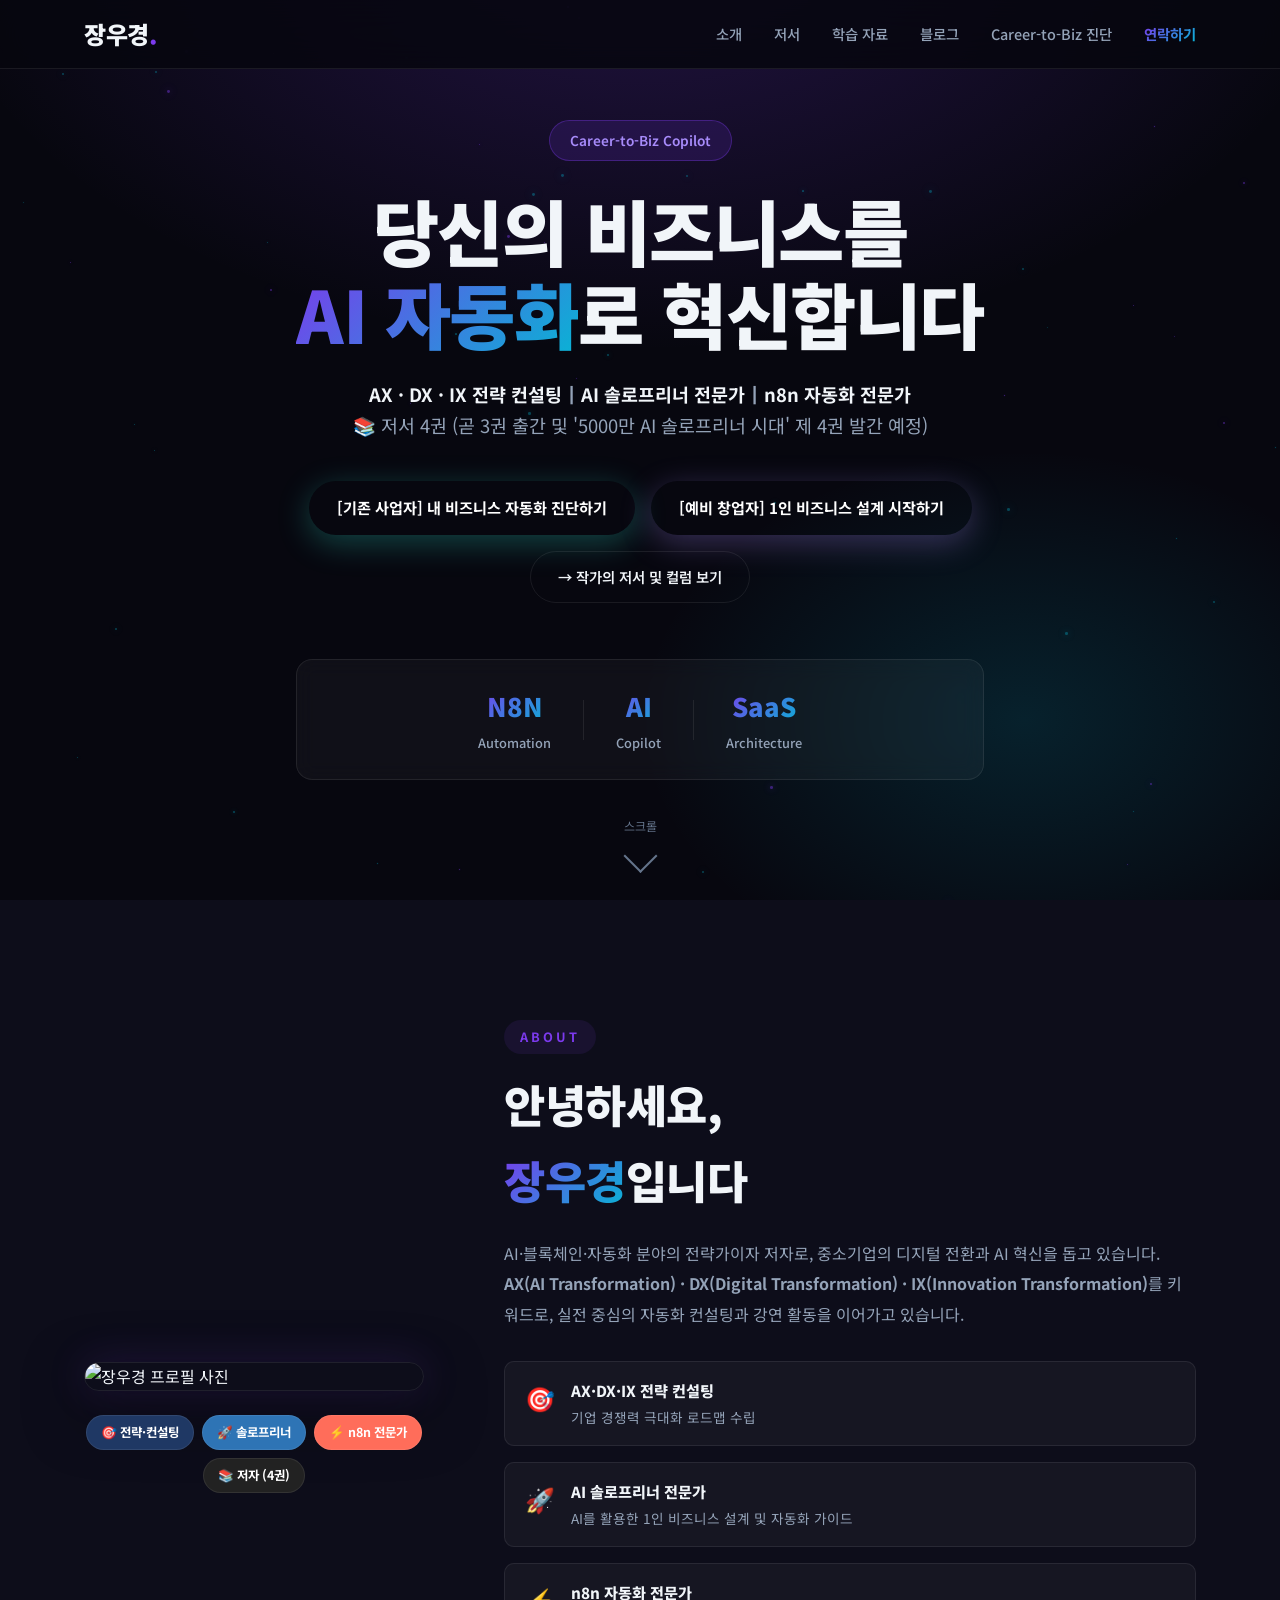
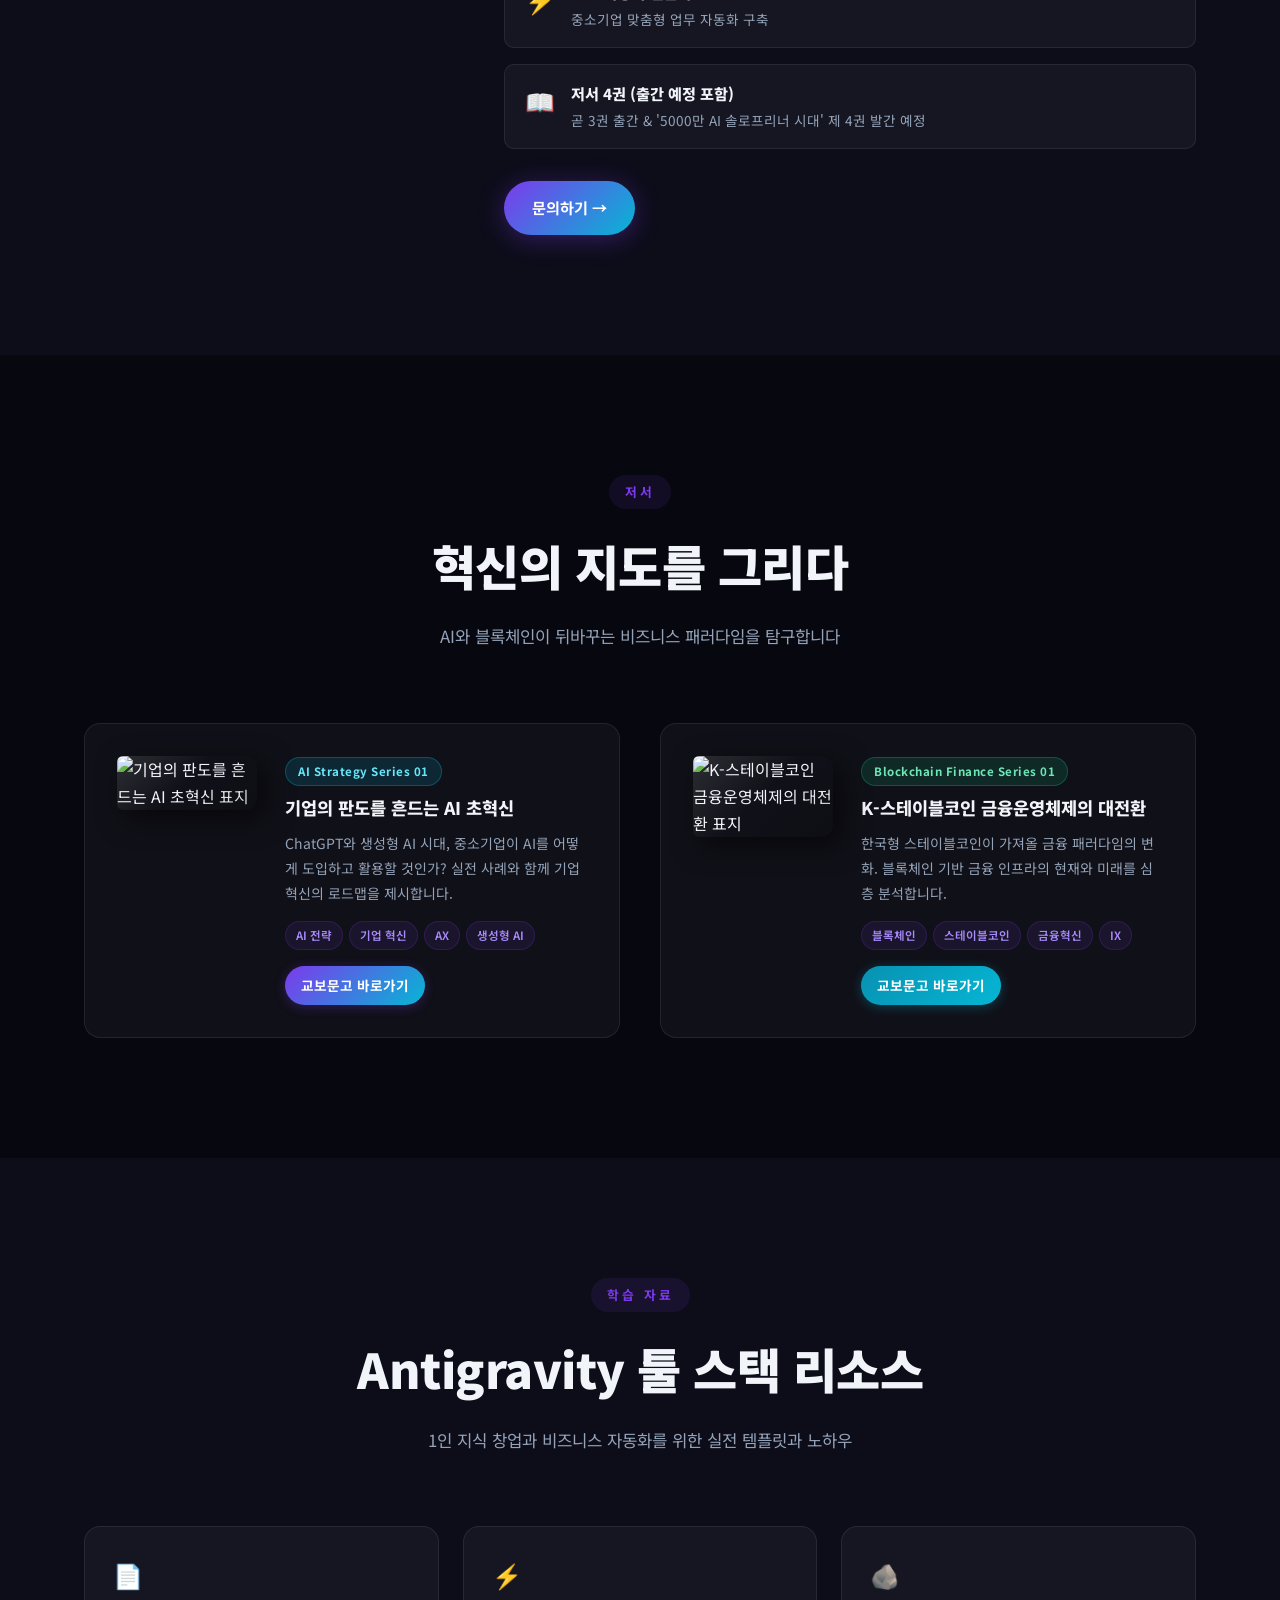
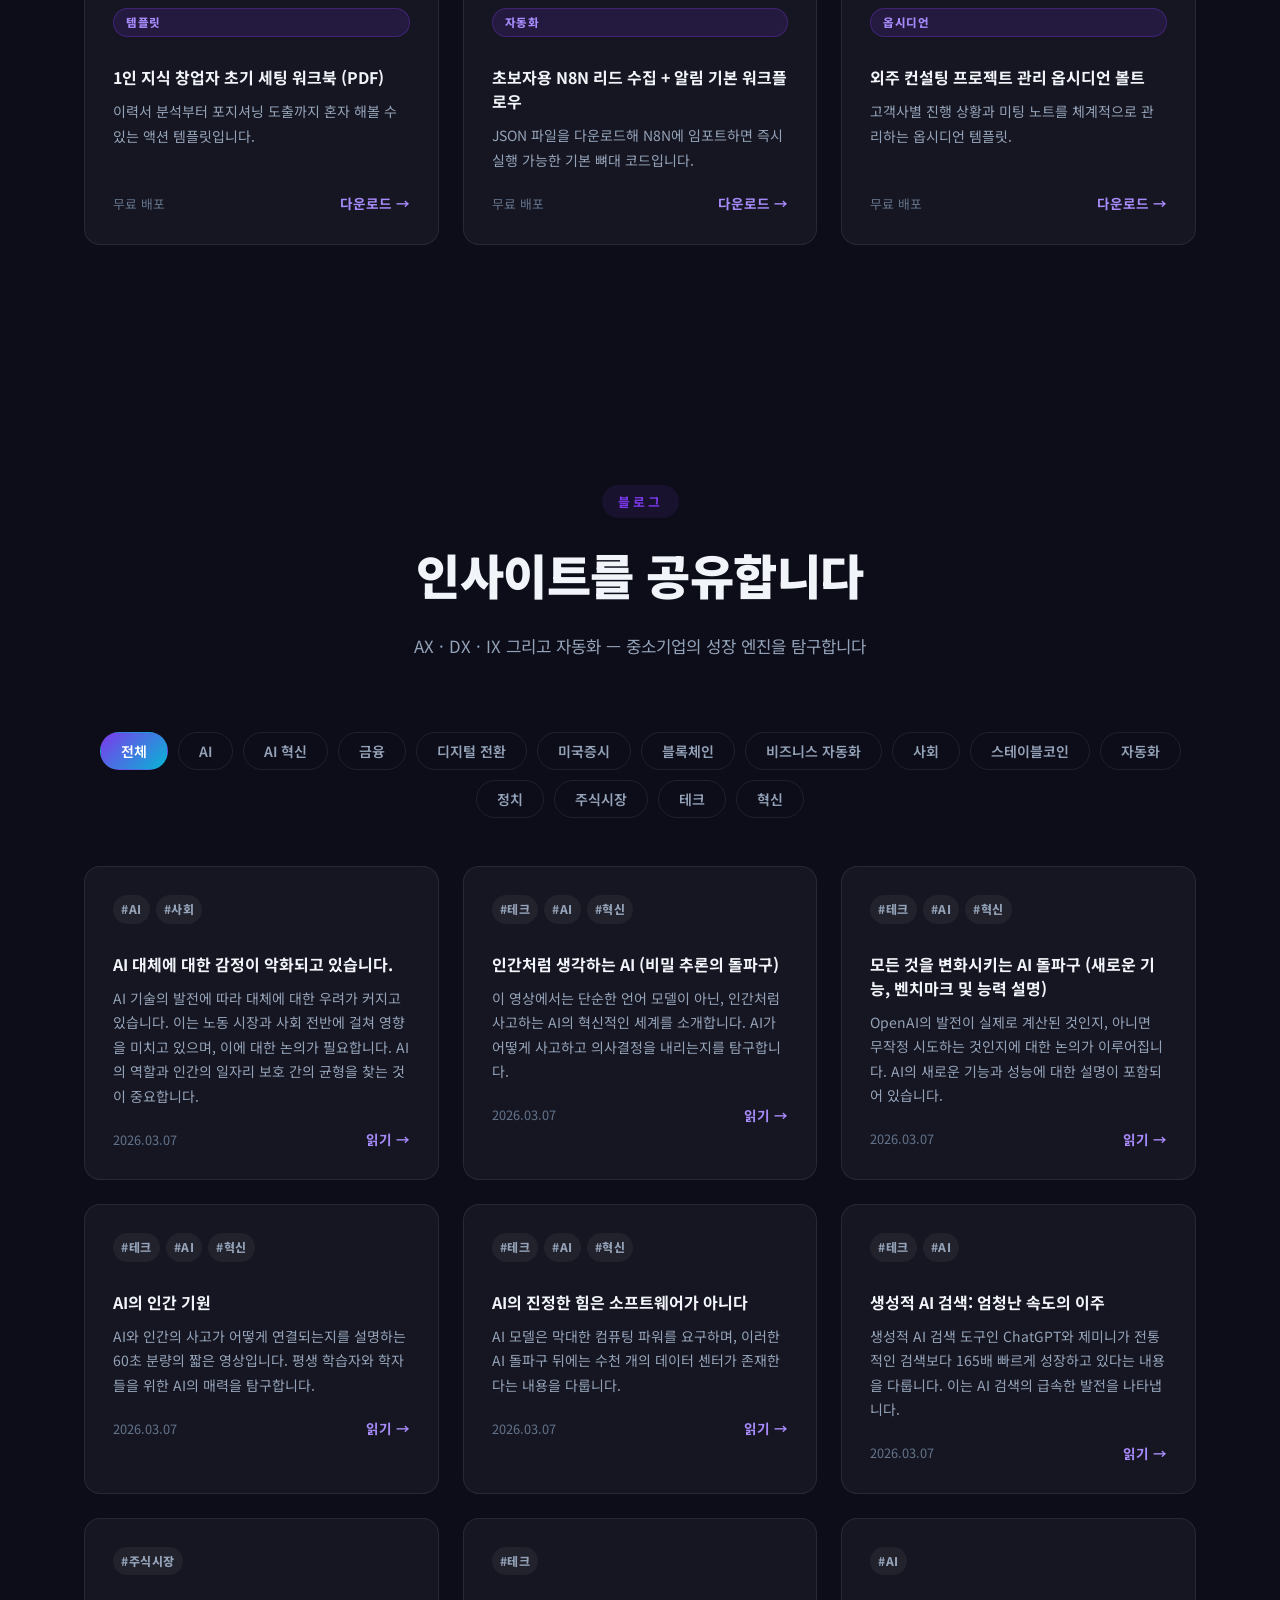
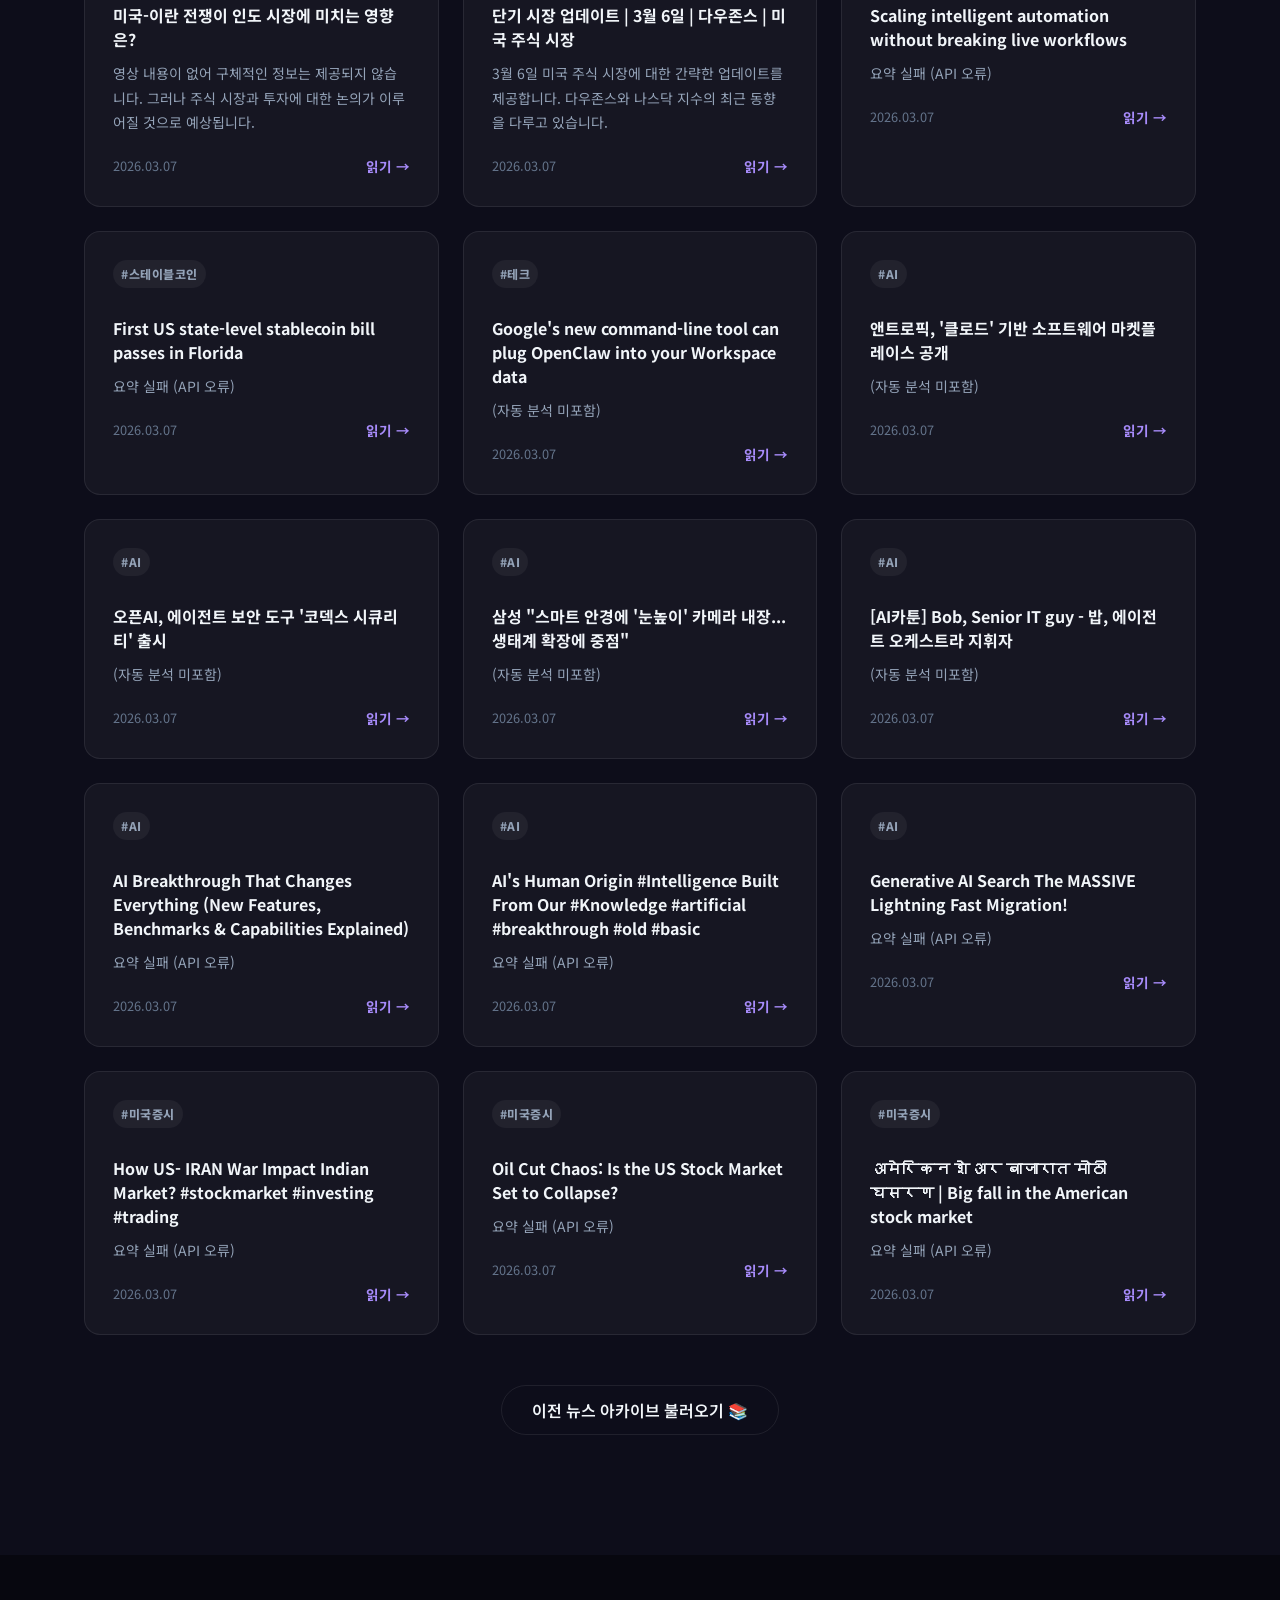
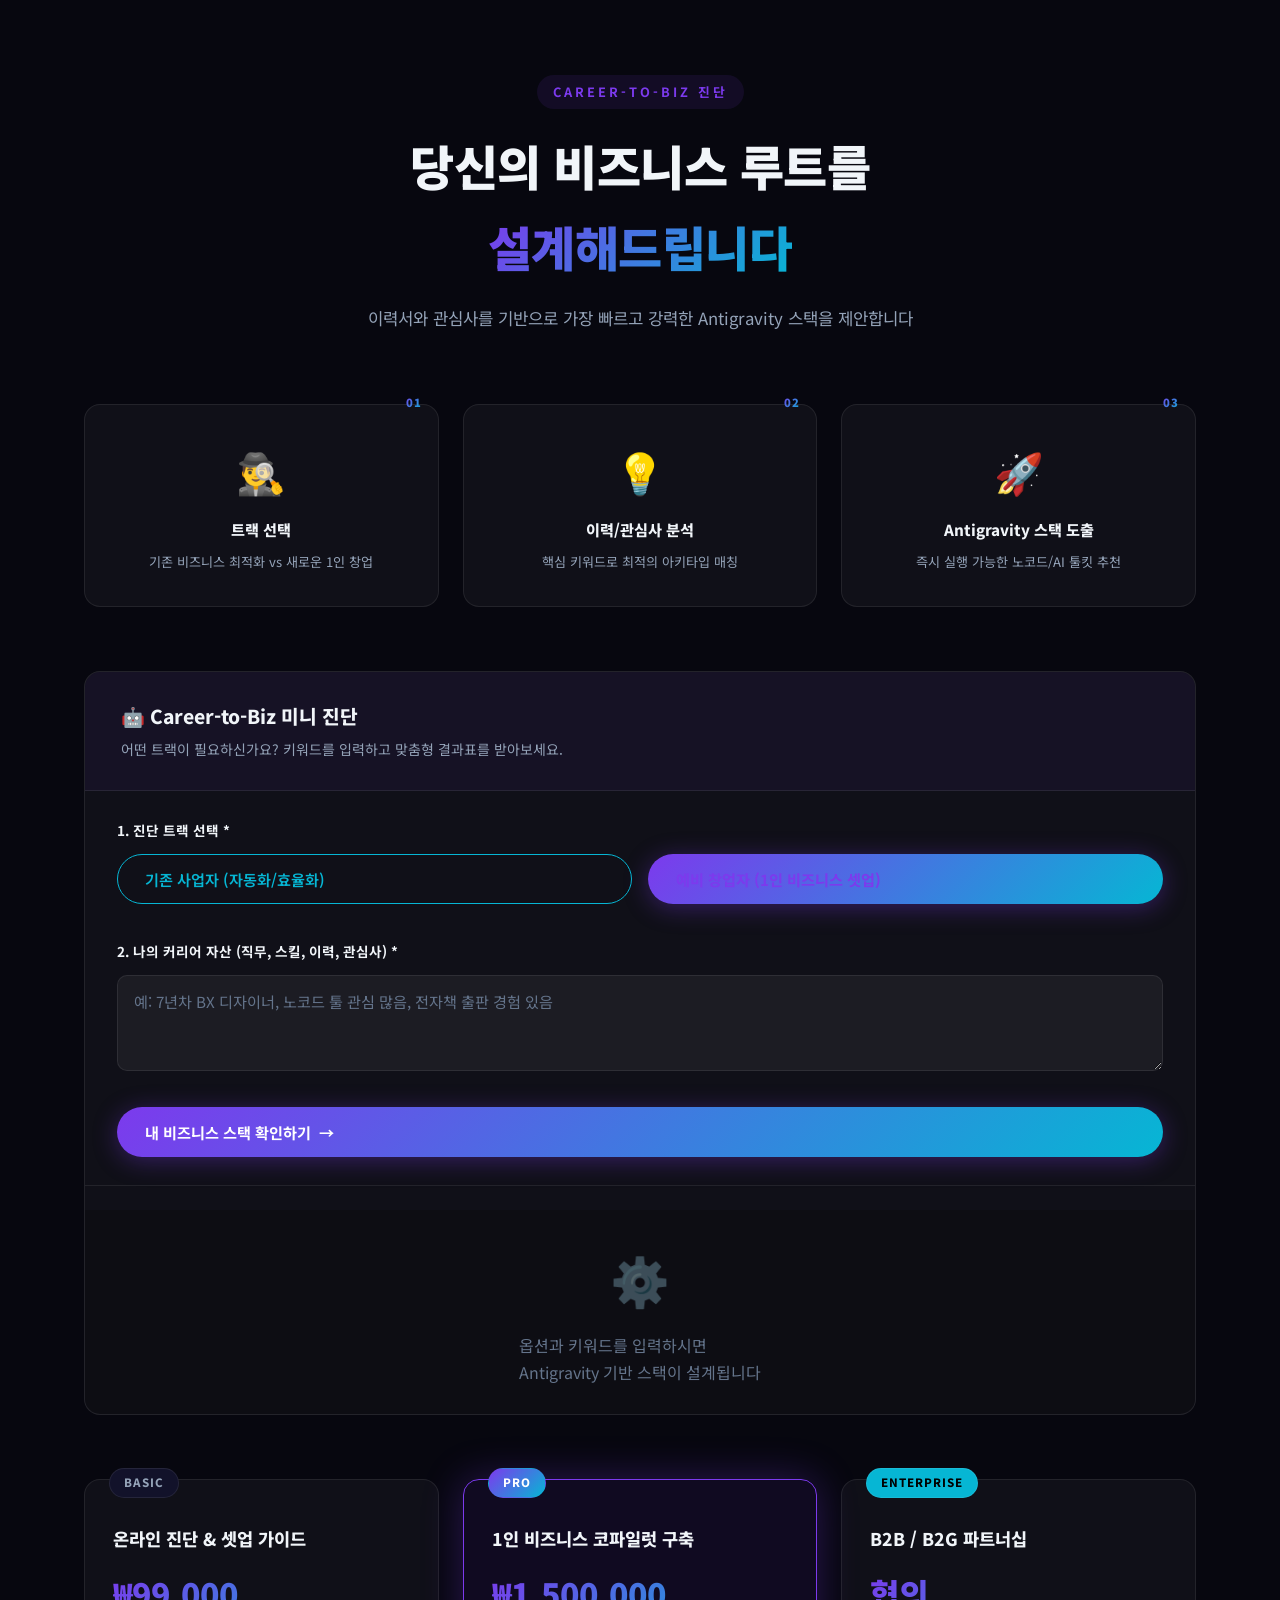
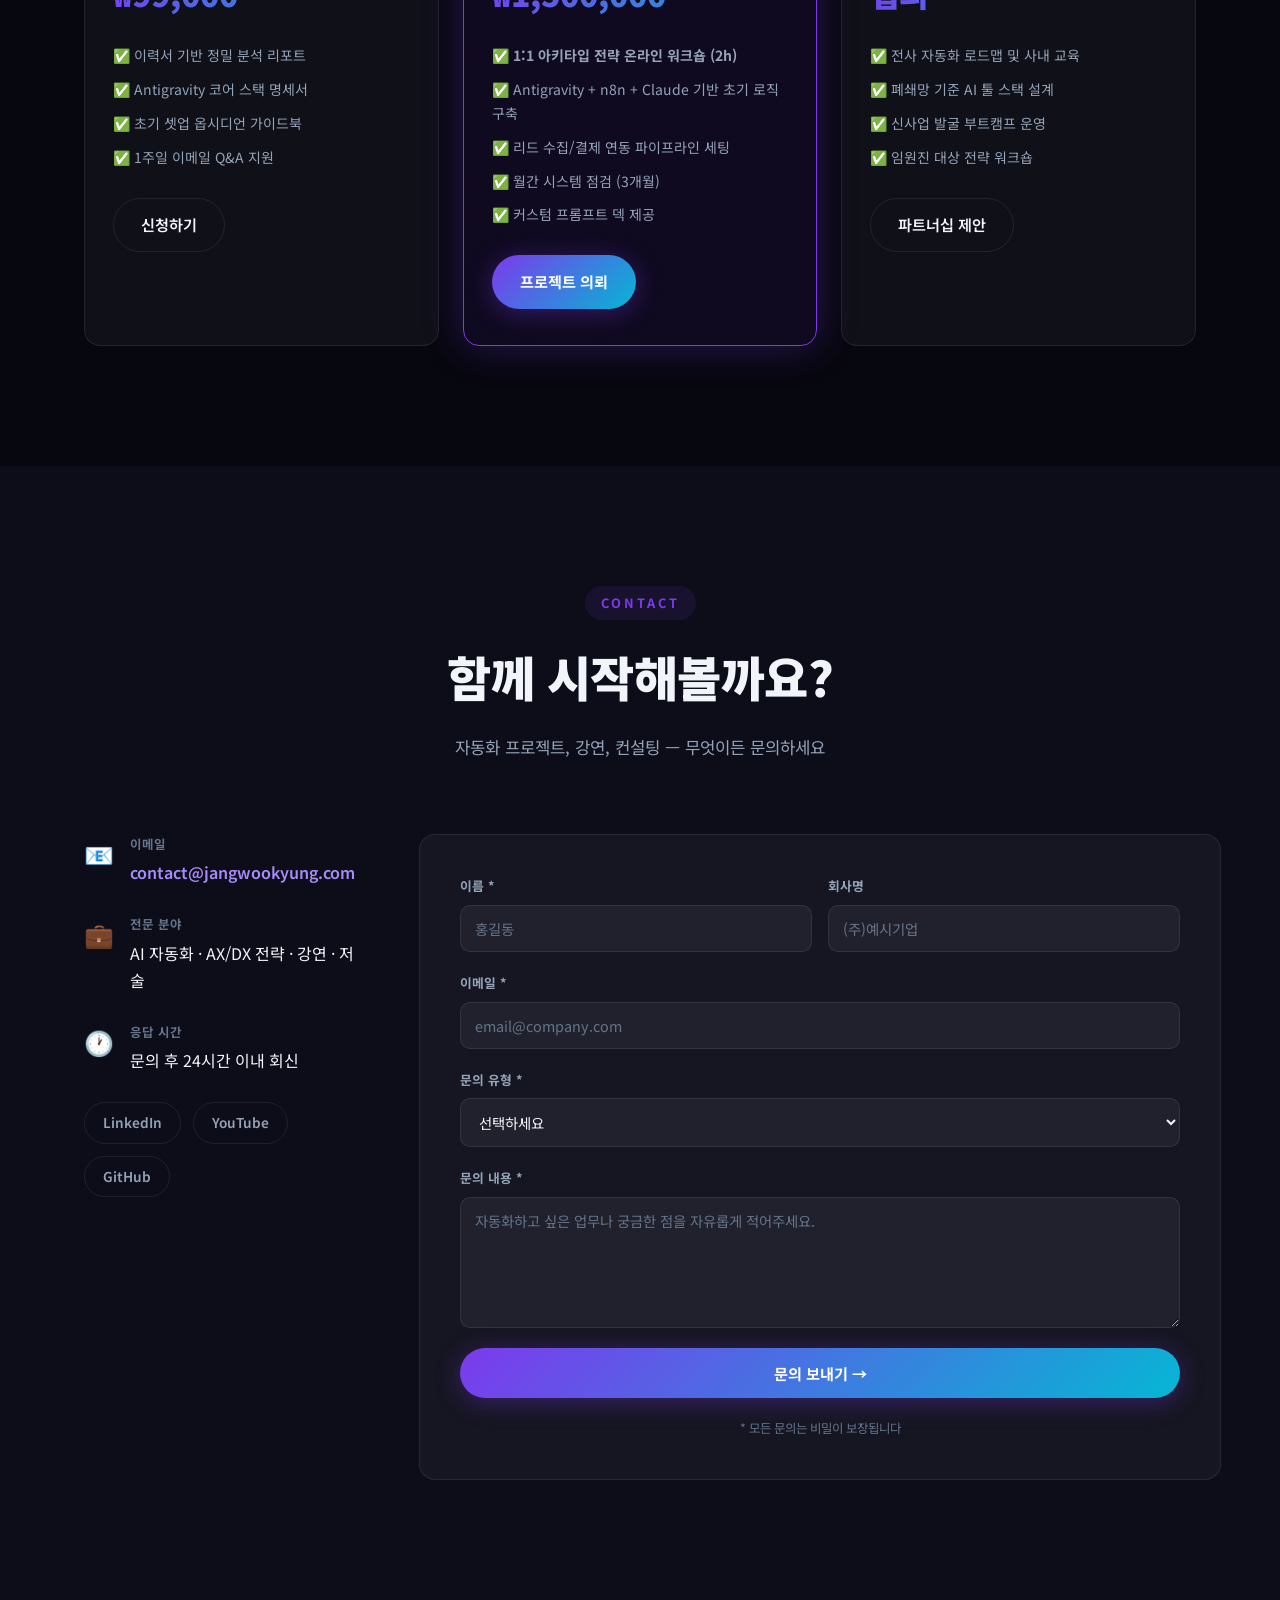
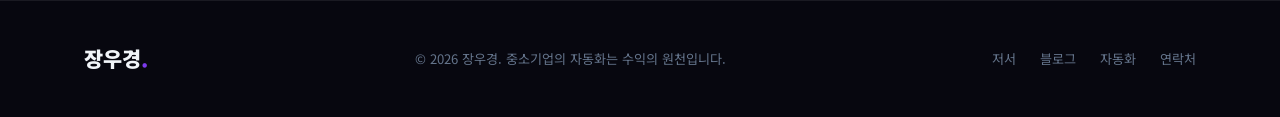
==== index.html @ 88ccba9d "Add blog archiving UI limit" ====
<!DOCTYPE html>
<html lang="ko">

<head>
  <meta charset="UTF-8" />
  <meta name="viewport" content="width=device-width, initial-scale=1.0" />
  <title>장우경 | AI 자동화 전략가 · 저자</title>
  <meta name="description" content="AI 초혁신·K-스테이블코인 저자. AX·DX·IX 전략과 중소기업 자동화 컨설팅 전문가 장우경의 공식 홈페이지." />
  <link rel="preconnect" href="https://fonts.googleapis.com" />
  <link
    href="https://fonts.googleapis.com/css2?family=Noto+Sans+KR:wght@300;400;500;700;900&family=Inter:wght@300;400;600;700&display=swap"
    rel="stylesheet" />
  <link rel="stylesheet" href="style.css" />
</head>

<body>

  <!-- ━━━ NAVBAR ━━━ -->
  <nav id="navbar">
    <div class="nav-inner">
      <a href="#hero" class="logo">장우경<span>.</span></a>
      <ul class="nav-links">
        <li><a href="#about">소개</a></li>
        <li><a href="#books">저서</a></li>
        <li><a href="#resources">학습 자료</a></li>
        <li><a href="#blog">블로그</a></li>
        <li><a href="#automation">Career-to-Biz 진단</a></li>
        <li><a href="#contact" class="btn-nav">연락하기</a></li>
      </ul>
      <button id="menu-toggle" aria-label="메뉴">☰</button>
    </div>
    <div id="mobile-menu">
      <a href="#about">소개</a>
      <a href="#books">저서</a>
      <a href="#resources">학습 자료</a>
      <a href="#blog">블로그</a>
      <a href="#automation">Career-to-Biz 진단</a>
      <a href="#contact">연락하기</a>
    </div>
  </nav>

  <!-- ━━━ HERO ━━━ -->
  <section id="hero">
    <div class="hero-bg"></div>
    <div class="particles" id="particles"></div>
    <div class="hero-content">
      <div class="badge fade-in">Career-to-Biz Copilot</div>
      <h1 class="fade-in delay-1">당신의 비즈니스를<br /><span class="gradient-text">AI 자동화</span>로 혁신합니다</h1>
      <p class="hero-sub fade-in delay-2">
        <strong>AX · DX · IX 전략 컨설팅</strong> ⎪
        <strong>AI 솔로프리너 전문가</strong> ⎪
        <strong>n8n 자동화 전문가</strong><br />
        📚 저서 4권 (곧 3권 출간 및 '5000만 AI 솔로프리너 시대' 제 4권 발간 예정)
      </p>

      <!-- Dual-Track CTAs -->
      <div class="hero-cta fade-in delay-3" style="display:flex; flex-direction:column; gap:16px; align-items:center;">
        <div style="display:flex; gap:16px; flex-wrap:wrap; justify-content:center;">
          <a href="#automation" class="btn-primary"
            style="background:linear-gradient(135deg, var(--cyan), var(--cyan-dark)); box-shadow:0 8px 32px rgba(45,212,191,0.3)">
            [기존 사업자] 내 비즈니스 자동화 진단하기
          </a>
          <a href="#automation" class="btn-primary"
            style="background:linear-gradient(135deg, var(--purple), var(--purple-dark)); box-shadow:0 8px 32px rgba(167,139,250,0.3)">
            [예비 창업자] 1인 비즈니스 설계 시작하기
          </a>
        </div>
        <a href="#books" class="btn-ghost" style="font-size: 0.9rem;">→ 작가의 저서 및 컬럼 보기</a>
      </div>

      <div class="hero-stats fade-in delay-4">
        <div class="stat"><span class="stat-num">N8N</span><span class="stat-label">Automation</span></div>
        <div class="stat-divider"></div>
        <div class="stat"><span class="stat-num">AI</span><span class="stat-label">Copilot</span></div>
        <div class="stat-divider"></div>
        <div class="stat"><span class="stat-num">SaaS</span><span class="stat-label">Architecture</span></div>
      </div>
    </div>
    <div class="scroll-hint">
      <span>스크롤</span>
      <div class="scroll-arrow"></div>
    </div>
  </section>

  <!-- ━━━ ABOUT ━━━ -->
  <section id="about" class="section section-alt">
    <div class="container">
      <div class="about-grid">
        <div class="about-avatar reveal">
          <div class="profile-photo-wrap">
            <img src="profile.jpg" alt="장우경 프로필 사진" class="profile-photo" />
          </div>
          <div class="avatar-badges">
            <span class="av-badge" style="background:#1F3864; color:white;">🎯 전략·컨설팅</span>
            <span class="av-badge" style="background:#2E74B5; color:white;">🚀 솔로프리너</span>
            <span class="av-badge" style="background:#ff6d5a; color:white;">⚡ n8n 전문가</span>
            <span class="av-badge" style="background:#222; color:white;">📚 저자 (4권)</span>
          </div>
        </div>
        <div class="about-content reveal">
          <p class="section-label">About</p>
          <h2>안녕하세요,<br /><span class="gradient-text">장우경</span>입니다</h2>
          <p class="about-desc">AI·블록체인·자동화 분야의 전략가이자 저자로, 중소기업의 디지털 전환과 AI 혁신을 돕고 있습니다. <strong>AX(AI Transformation) ·
              DX(Digital Transformation) · IX(Innovation Transformation)</strong>를 키워드로, 실전 중심의 자동화 컨설팅과 강연 활동을 이어가고
            있습니다.</p>
          <div class="about-highlights">
            <div class="highlight-item">
              <span class="hi-icon">🎯</span>
              <div>
                <strong>AX·DX·IX 전략 컨설팅</strong>
                <p>기업 경쟁력 극대화 로드맵 수립</p>
              </div>
            </div>
            <div class="highlight-item">
              <span class="hi-icon">🚀</span>
              <div>
                <strong>AI 솔로프리너 전문가</strong>
                <p>AI를 활용한 1인 비즈니스 설계 및 자동화 가이드</p>
              </div>
            </div>
            <div class="highlight-item">
              <span class="hi-icon">⚡</span>
              <div>
                <strong>n8n 자동화 전문가</strong>
                <p>중소기업 맞춤형 업무 자동화 구축</p>
              </div>
            </div>
            <div class="highlight-item">
              <span class="hi-icon">📖</span>
              <div>
                <strong>저서 4권 (출간 예정 포함)</strong>
                <p>곧 3권 출간 &amp; '5000만 AI 솔로프리너 시대' 제 4권 발간 예정</p>
              </div>
            </div>
          </div>
          <a href="#contact" class="btn-primary">문의하기 →</a>
        </div>
      </div>
    </div>
  </section>

  <!-- ━━━ BOOKS ━━━ -->
  <section id="books" class="section">
    <div class="container">
      <div class="section-header">
        <p class="section-label">저서</p>
        <h2>혁신의 지도를 그리다</h2>
        <p class="section-sub">AI와 블록체인이 뒤바꾸는 비즈니스 패러다임을 탐구합니다</p>
      </div>
      <div class="books-grid" id="books-grid">
        <!-- 동적 렌더링 (app.js) -->
      </div>
    </div>
  </section>

  <!-- ━━━ RESOURCES (학습 자료/템플릿) ━━━ -->
  <section id="resources" class="section section-alt">
    <div class="container">
      <div class="section-header">
        <p class="section-label">학습 자료</p>
        <h2>Antigravity 툴 스택 리소스</h2>
        <p class="section-sub">1인 지식 창업과 비즈니스 자동화를 위한 실전 템플릿과 노하우</p>
      </div>
      <div class="resources-grid" id="resources-grid">
        <!-- 동적 렌더링 (app.js) -->
      </div>
    </div>
  </section>

  <!-- ━━━ BLOG ━━━ -->
  <section id="blog" class="section section-alt">
    <div class="container">
      <div class="section-header">
        <p class="section-label">블로그</p>
        <h2>인사이트를 공유합니다</h2>
        <p class="section-sub">AX · DX · IX 그리고 자동화 — 중소기업의 성장 엔진을 탐구합니다</p>
      </div>

      <div class="category-tabs" id="category-tabs">
        <!-- 동적 렌더링 (app.js) -->
      </div>

      <div class="blog-grid" id="blog-grid">
        <!-- 동적 렌더링 (app.js) -->
      </div>

      <div id="blog-archive-container" style="text-align: center; margin-top: 50px;">
        <button id="btn-show-archive" class="btn-ghost"
          style="padding: 12px 30px; font-size: 1rem; border-radius: 30px; display: none;">이전 뉴스 아카이브 불러오기 📚</button>
      </div>

    </div>
  </section>

  <!-- ━━━ CAREER-TO-BIZ COPILOT (ASSESSMENT) ━━━ -->
  <section id="automation" class="section">
    <div class="container">
      <div class="section-header">
        <p class="section-label">Career-to-Biz 진단</p>
        <h2>당신의 비즈니스 루트를<br /><span class="gradient-text">설계해드립니다</span></h2>
        <p class="section-sub">이력서와 관심사를 기반으로 가장 빠르고 강력한 Antigravity 스택을 제안합니다</p>
      </div>

      <div class="auto-steps" style="grid-template-columns: repeat(3, 1fr);">
        <div class="auto-step reveal">
          <div class="step-icon">🕵️‍♂️</div>
          <div class="step-num">01</div>
          <h4>트랙 선택</h4>
          <p>기존 비즈니스 최적화 vs 새로운 1인 창업</p>
        </div>
        <div class="step-connector"></div>
        <div class="auto-step reveal">
          <div class="step-icon">💡</div>
          <div class="step-num">02</div>
          <h4>이력/관심사 분석</h4>
          <p>핵심 키워드로 최적의 아키타입 매칭</p>
        </div>
        <div class="step-connector"></div>
        <div class="auto-step reveal">
          <div class="step-icon">🚀</div>
          <div class="step-num">03</div>
          <h4>Antigravity 스택 도출</h4>
          <p>즉시 실행 가능한 노코드/AI 툴킷 추천</p>
        </div>
      </div>

      <!-- 인터랙티브 진단 도구 -->
      <div class="auto-tool reveal">
        <div class="tool-header">
          <h3>🤖 Career-to-Biz 미니 진단</h3>
          <p>어떤 트랙이 필요하신가요? 키워드를 입력하고 맞춤형 결과표를 받아보세요.</p>
        </div>
        <div class="tool-body" style="flex-direction: column; gap: 24px;">

          <div class="tool-input-area" style="width: 100%;">
            <label>1. 진단 트랙 선택 *</label>
            <div style="display:flex; gap: 16px; margin-bottom: 24px;">
              <button class="btn-ghost" id="track-existing"
                style="flex:1; border-color:var(--cyan); color:var(--cyan);">기존 사업자 (자동화/효율화)</button>
              <button class="btn-ghost" id="track-solo"
                style="flex:1; border-color:var(--purple); color:var(--purple);">예비 창업자 (1인 비즈니스 셋업)</button>
            </div>

            <label id="input-label-dynamic">2. 핵심 키워드 (직무, 스킬, 비즈니스 고민 등) *</label>
            <textarea id="process-input" rows="3" placeholder="예: 마케팅, 콘텐츠 제작, 영업 리드 관리가 너무 오래 걸림"></textarea>

            <button id="generate-btn" class="btn-primary" style="width: 100%; margin-top:24px;">
              <span>내 비즈니스 스택 확인하기</span>
              <span class="btn-icon">→</span>
            </button>
          </div>

          <div class="tool-output-area" id="diagram-area" style="width: 100%; min-height: 200px;">
            <div class="diagram-placeholder">
              <div class="placeholder-icon">⚙️</div>
              <p>옵션과 키워드를 입력하시면<br />Antigravity 기반 스택이 설계됩니다</p>
            </div>
          </div>
        </div>
      </div>

      <!-- 패키지 -->
      <div class="packages-grid">
        <div class="package-card reveal">
          <div class="pkg-badge">Basic</div>
          <h4>온라인 진단 & 셋업 가이드</h4>
          <div class="pkg-price">₩99,000</div>
          <ul>
            <li>✅ 이력서 기반 정밀 분석 리포트</li>
            <li>✅ Antigravity 코어 스택 명세서</li>
            <li>✅ 초기 셋업 옵시디언 가이드북</li>
            <li>✅ 1주일 이메일 Q&A 지원</li>
          </ul>
          <a href="#contact" class="btn-ghost">신청하기</a>
        </div>
        <div class="package-card pkg-featured reveal">
          <div class="pkg-badge featured">Pro</div>
          <h4>1인 비즈니스 코파일럿 구축</h4>
          <div class="pkg-price">₩1,500,000</div>
          <ul>
            <li>✅ <strong>1:1 아키타입 전략 온라인 워크숍 (2h)</strong></li>
            <li>✅ Antigravity + n8n + Claude 기반 초기 로직 구축</li>
            <li>✅ 리드 수집/결제 연동 파이프라인 세팅</li>
            <li>✅ 월간 시스템 점검 (3개월)</li>
            <li>✅ 커스텀 프롬프트 덱 제공</li>
          </ul>
          <a href="#contact" class="btn-primary">프로젝트 의뢰</a>
        </div>
        <div class="package-card reveal">
          <div class="pkg-badge" style="background:var(--cyan); color:#000;">Enterprise</div>
          <h4>B2B / B2G 파트너십</h4>
          <div class="pkg-price">협의</div>
          <ul>
            <li>✅ 전사 자동화 로드맵 및 사내 교육</li>
            <li>✅ 폐쇄망 기준 AI 툴 스택 설계</li>
            <li>✅ 신사업 발굴 부트캠프 운영</li>
            <li>✅ 임원진 대상 전략 워크숍</li>
          </ul>
          <a href="#contact" class="btn-ghost">파트너십 제안</a>
        </div>
      </div>
    </div>
  </section>

  <!-- ━━━ CONTACT ━━━ -->
  <section id="contact" class="section section-alt">
    <div class="container">
      <div class="section-header">
        <p class="section-label">Contact</p>
        <h2>함께 시작해볼까요?</h2>
        <p class="section-sub">자동화 프로젝트, 강연, 컨설팅 — 무엇이든 문의하세요</p>
      </div>
      <div class="contact-grid">
        <div class="contact-info reveal">
          <div class="contact-item">
            <span class="contact-icon">📧</span>
            <div>
              <p class="contact-label">이메일</p>
              <a href="mailto:contact@jangwookyung.com">contact@jangwookyung.com</a>
            </div>
          </div>
          <div class="contact-item">
            <span class="contact-icon">💼</span>
            <div>
              <p class="contact-label">전문 분야</p>
              <p>AI 자동화 · AX/DX 전략 · 강연 · 저술</p>
            </div>
          </div>
          <div class="contact-item">
            <span class="contact-icon">🕐</span>
            <div>
              <p class="contact-label">응답 시간</p>
              <p>문의 후 24시간 이내 회신</p>
            </div>
          </div>
          <div class="social-links">
            <a href="#" class="social-link">LinkedIn</a>
            <a href="#" class="social-link">YouTube</a>
            <a href="#" class="social-link">GitHub</a>
          </div>
        </div>
        <form class="contact-form reveal" id="contact-form">
          <div class="form-row">
            <div class="form-group">
              <label>이름 *</label>
              <input type="text" name="name" placeholder="홍길동" required />
            </div>
            <div class="form-group">
              <label>회사명</label>
              <input type="text" name="company" placeholder="(주)예시기업" />
            </div>
          </div>
          <div class="form-group">
            <label>이메일 *</label>
            <input type="email" name="email" placeholder="email@company.com" required />
          </div>
          <div class="form-group">
            <label>문의 유형 *</label>
            <select name="type">
              <option value="">선택하세요</option>
              <option value="automation">자동화 프로젝트 의뢰</option>
              <option value="consulting">전략 컨설팅</option>
              <option value="lecture">강연 요청</option>
              <option value="book">저서 관련</option>
              <option value="other">기타</option>
            </select>
          </div>
          <div class="form-group">
            <label>문의 내용 *</label>
            <textarea name="message" rows="5" placeholder="자동화하고 싶은 업무나 궁금한 점을 자유롭게 적어주세요." required></textarea>
          </div>
          <button type="submit" class="btn-primary full-width">
            문의 보내기 →
          </button>
          <p class="form-note">* 모든 문의는 비밀이 보장됩니다</p>
        </form>
      </div>
    </div>
  </section>

  <!-- ━━━ FOOTER ━━━ -->
  <footer>
    <div class="container">
      <div class="footer-inner">
        <p class="footer-logo">장우경<span>.</span></p>
        <p class="footer-copy">© 2026 장우경. 중소기업의 자동화는 수익의 원천입니다.</p>
        <div class="footer-links">
          <a href="#books">저서</a>
          <a href="#blog">블로그</a>
          <a href="#automation">자동화</a>
          <a href="#contact">연락처</a>
        </div>
      </div>
    </div>
  </footer>

  <script src="app.js"></script>
</body>

</html>
---- style.css ----
/* ━━━━━━━━━━━━━━━━━━━━━━━━━━━━━━━━━━━━━━━━━━━━━━━━━━
   장우경 개인 홈페이지 — 프리미엄 다크모드 스타일
━━━━━━━━━━━━━━━━━━━━━━━━━━━━━━━━━━━━━━━━━━━━━━━━━━ */

/* ── CSS 변수 ── */
:root {
  --bg-0: #07070f;
  --bg-1: #0d0d1a;
  --bg-2: #12122a;
  --bg-card: rgba(255, 255, 255, 0.04);
  --bg-card-hover: rgba(255, 255, 255, 0.08);
  --border: rgba(255, 255, 255, 0.08);
  --border-hover: rgba(124, 58, 237, 0.5);

  --purple: #7c3aed;
  --purple-light: #a78bfa;
  --cyan: #06b6d4;
  --cyan-light: #67e8f9;
  --gold: #f59e0b;

  --text-1: #f1f5f9;
  --text-2: #94a3b8;
  --text-3: #64748b;

  --grad-main: linear-gradient(135deg, #7c3aed, #06b6d4);
  --grad-gold: linear-gradient(135deg, #f59e0b, #ef4444);
  --glow: 0 0 40px rgba(124, 58, 237, 0.3);
  --glow-cyan: 0 0 40px rgba(6, 182, 212, 0.2);

  --radius: 16px;
  --radius-sm: 10px;
  --transition: 0.3s cubic-bezier(0.4, 0, 0.2, 1);
}

/* ── 리셋 ── */
*,
*::before,
*::after {
  box-sizing: border-box;
  margin: 0;
  padding: 0;
}

html {
  scroll-behavior: smooth;
}

body {
  font-family: 'Noto Sans KR', 'Inter', sans-serif;
  background: var(--bg-0);
  color: var(--text-1);
  line-height: 1.7;
  overflow-x: hidden;
}

a {
  text-decoration: none;
  color: inherit;
}

ul {
  list-style: none;
}

img {
  max-width: 100%;
}

input,
textarea,
select,
button {
  font-family: inherit;
}

/* ── 스크롤바 ── */
::-webkit-scrollbar {
  width: 6px;
}

::-webkit-scrollbar-track {
  background: var(--bg-1);
}

::-webkit-scrollbar-thumb {
  background: var(--purple);
  border-radius: 3px;
}

/* ━━━ CONTAINER ━━━ */
.container {
  max-width: 1160px;
  margin: 0 auto;
  padding: 0 24px;
}

/* ━━━ NAVBAR ━━━ */
#navbar {
  position: fixed;
  top: 0;
  left: 0;
  right: 0;
  z-index: 1000;
  backdrop-filter: blur(20px);
  background: rgba(7, 7, 15, 0.85);
  border-bottom: 1px solid var(--border);
  transition: var(--transition);
}

#navbar.scrolled {
  background: rgba(7, 7, 15, 0.98);
  box-shadow: var(--glow);
}

.nav-inner {
  display: flex;
  align-items: center;
  justify-content: space-between;
  max-width: 1160px;
  margin: 0 auto;
  padding: 0 24px;
  height: 68px;
}

.logo {
  font-size: 1.5rem;
  font-weight: 900;
  letter-spacing: -0.5px;
}

.logo span {
  color: var(--purple);
}

.nav-links {
  display: flex;
  align-items: center;
  gap: 32px;
}

.nav-links a {
  font-size: 0.9rem;
  font-weight: 500;
  color: var(--text-2);
  transition: color var(--transition);
}

.nav-links a:hover {
  color: var(--text-1);
}

.btn-nav {
  background: var(--grad-main);
  -webkit-background-clip: text;
  -webkit-text-fill-color: transparent;
  font-weight: 700 !important;
}

#menu-toggle {
  display: none;
  background: none;
  border: none;
  color: var(--text-1);
  font-size: 1.4rem;
  cursor: pointer;
}

#mobile-menu {
  display: none;
  flex-direction: column;
  gap: 0;
  background: var(--bg-1);
  border-top: 1px solid var(--border);
}

#mobile-menu.open {
  display: flex;
}

#mobile-menu a {
  padding: 14px 24px;
  font-size: 1rem;
  font-weight: 500;
  border-bottom: 1px solid var(--border);
  color: var(--text-2);
}

#mobile-menu a:hover {
  color: var(--text-1);
  background: var(--bg-card);
}

/* ━━━ HERO ━━━ */
#hero {
  position: relative;
  min-height: 100vh;
  display: flex;
  align-items: center;
  justify-content: center;
  overflow: hidden;
}

.hero-bg {
  position: absolute;
  inset: 0;
  z-index: 0;
  background: radial-gradient(ellipse 80% 70% at 50% -10%, rgba(124, 58, 237, 0.25) 0%, transparent 70%),
    radial-gradient(ellipse 50% 50% at 80% 80%, rgba(6, 182, 212, 0.15) 0%, transparent 60%);
}

#particles {
  position: absolute;
  inset: 0;
  z-index: 0;
  pointer-events: none;
}

.hero-content {
  position: relative;
  z-index: 1;
  text-align: center;
  max-width: 820px;
  padding: 0 24px;
}

.badge {
  display: inline-flex;
  align-items: center;
  gap: 8px;
  background: rgba(124, 58, 237, 0.15);
  border: 1px solid rgba(124, 58, 237, 0.35);
  border-radius: 999px;
  padding: 8px 20px;
  font-size: 0.85rem;
  font-weight: 600;
  color: var(--purple-light);
  margin-bottom: 28px;
}

#hero h1 {
  font-size: clamp(2.4rem, 6vw, 4.5rem);
  font-weight: 900;
  line-height: 1.15;
  letter-spacing: -1.5px;
  margin-bottom: 24px;
}

.gradient-text {
  background: var(--grad-main);
  -webkit-background-clip: text;
  -webkit-text-fill-color: transparent;
}

.hero-sub {
  font-size: 1.15rem;
  color: var(--text-2);
  margin-bottom: 40px;
}

.hero-sub strong {
  color: var(--text-1);
}

.hero-cta {
  display: flex;
  gap: 16px;
  justify-content: center;
  flex-wrap: wrap;
  margin-bottom: 56px;
}

.hero-stats {
  display: flex;
  align-items: center;
  justify-content: center;
  gap: 32px;
  padding: 24px 40px;
  background: var(--bg-card);
  border: 1px solid var(--border);
  border-radius: var(--radius);
  backdrop-filter: blur(10px);
}

.stat {
  text-align: center;
}

.stat-num {
  display: block;
  font-size: 1.6rem;
  font-weight: 900;
  background: var(--grad-main);
  -webkit-background-clip: text;
  -webkit-text-fill-color: transparent;
}

.stat-label {
  font-size: 0.8rem;
  color: var(--text-2);
  font-weight: 500;
}

.stat-divider {
  width: 1px;
  height: 40px;
  background: var(--border);
}

.scroll-hint {
  position: absolute;
  bottom: 32px;
  left: 50%;
  transform: translateX(-50%);
  display: flex;
  flex-direction: column;
  align-items: center;
  gap: 8px;
  color: var(--text-3);
  font-size: 0.75rem;
}

.scroll-arrow {
  width: 24px;
  height: 24px;
  border-right: 2px solid var(--text-3);
  border-bottom: 2px solid var(--text-3);
  transform: rotate(45deg);
  animation: scrollBounce 1.5s ease-in-out infinite;
}

@keyframes scrollBounce {

  0%,
  100% {
    transform: rotate(45deg) translate(-3px, -3px);
  }

  50% {
    transform: rotate(45deg) translate(3px, 3px);
  }
}

/* ━━━ BUTTONS ━━━ */
.btn-primary {
  display: inline-flex;
  align-items: center;
  gap: 8px;
  background: var(--grad-main);
  color: #fff;
  font-weight: 700;
  font-size: 0.95rem;
  padding: 14px 28px;
  border-radius: 999px;
  border: none;
  cursor: pointer;
  transition: transform var(--transition), box-shadow var(--transition);
  box-shadow: 0 4px 24px rgba(124, 58, 237, 0.35);
}

.btn-primary:hover {
  transform: translateY(-2px);
  box-shadow: 0 8px 32px rgba(124, 58, 237, 0.5);
}

.btn-ghost {
  display: inline-flex;
  align-items: center;
  gap: 8px;
  background: transparent;
  color: var(--text-1);
  font-weight: 600;
  font-size: 0.95rem;
  padding: 13px 27px;
  border-radius: 999px;
  border: 1px solid var(--border);
  transition: border-color var(--transition), background var(--transition);
}

.btn-ghost:hover {
  border-color: var(--purple);
  background: rgba(124, 58, 237, 0.08);
}

.full-width {
  width: 100%;
  justify-content: center;
}

/* ━━━ SECTIONS ━━━ */
.section {
  padding: 120px 0;
}

.section-alt {
  background: var(--bg-1);
}

.section-header {
  text-align: center;
  margin-bottom: 72px;
}

.section-label {
  display: inline-block;
  font-size: 0.8rem;
  font-weight: 700;
  letter-spacing: 3px;
  text-transform: uppercase;
  color: var(--purple);
  margin-bottom: 16px;
  background: rgba(124, 58, 237, 0.1);
  padding: 6px 16px;
  border-radius: 999px;
}

.section-header h2 {
  font-size: clamp(2rem, 4vw, 3rem);
  font-weight: 900;
  letter-spacing: -0.5px;
  margin-bottom: 16px;
}

.section-sub {
  font-size: 1.05rem;
  color: var(--text-2);
  max-width: 560px;
  margin: 0 auto;
}

/* ━━━ ABOUT ━━━ */
.about-grid {
  display: grid;
  grid-template-columns: 340px 1fr;
  gap: 80px;
  align-items: center;
}

.about-avatar {
  display: flex;
  flex-direction: column;
  align-items: center;
  gap: 24px;
}

.profile-photo-wrap {
  width: 100%;
  border-radius: 16px;
  overflow: hidden;
  box-shadow: 0 20px 60px rgba(0, 0, 0, 0.5), 0 0 40px rgba(124, 58, 237, 0.2);
  border: 1px solid var(--border);
  transition: transform var(--transition), box-shadow var(--transition);
}

.profile-photo-wrap:hover {
  transform: translateY(-4px);
  box-shadow: 0 28px 70px rgba(0, 0, 0, 0.6), 0 0 50px rgba(124, 58, 237, 0.3);
}

.profile-photo {
  width: 100%;
  height: auto;
  display: block;
  object-fit: cover;
}

.avatar-badges {
  display: flex;
  flex-wrap: wrap;
  gap: 8px;
  justify-content: center;
}

.av-badge {
  font-size: 0.78rem;
  font-weight: 700;
  padding: 6px 14px;
  border-radius: 999px;
  background: var(--bg-card);
  border: 1px solid var(--border);
  color: var(--text-2);
}

.about-content .section-label {
  margin-bottom: 12px;
}

.about-content h2 {
  font-size: clamp(2rem, 3.5vw, 2.8rem);
  font-weight: 900;
  margin-bottom: 20px;
  letter-spacing: -0.5px;
}

.about-desc {
  font-size: 1rem;
  color: var(--text-2);
  line-height: 1.9;
  margin-bottom: 32px;
}

.about-highlights {
  display: flex;
  flex-direction: column;
  gap: 16px;
  margin-bottom: 32px;
}

.highlight-item {
  display: flex;
  align-items: flex-start;
  gap: 16px;
  padding: 16px 20px;
  border-radius: var(--radius-sm);
  background: var(--bg-card);
  border: 1px solid var(--border);
  transition: border-color var(--transition);
}

.highlight-item:hover {
  border-color: var(--purple);
}

.hi-icon {
  font-size: 1.5rem;
  flex-shrink: 0;
}

.highlight-item strong {
  display: block;
  font-size: 0.95rem;
  font-weight: 800;
  margin-bottom: 2px;
}

.highlight-item p {
  font-size: 0.85rem;
  color: var(--text-2);
  margin: 0;
}

/* ━━━ BOOKS ━━━ */
.books-grid {
  display: grid;
  grid-template-columns: 1fr 1fr;
  gap: 40px;
}

.book-card {
  display: flex;
  gap: 28px;
  align-items: flex-start;
  background: var(--bg-card);
  border: 1px solid var(--border);
  border-radius: var(--radius);
  padding: 32px;
  transition: border-color var(--transition), transform var(--transition), box-shadow var(--transition);
}

.book-card:hover {
  border-color: var(--purple);
  transform: translateY(-4px);
  box-shadow: var(--glow);
}

/* 실제 이미지 책 표지 */
.book-cover-img {
  flex-shrink: 0;
  width: 140px;
  border-radius: 6px 12px 12px 6px;
  overflow: hidden;
  position: relative;
  box-shadow: 8px 8px 28px rgba(0, 0, 0, 0.6);
  transition: transform var(--transition), box-shadow var(--transition);
}

.book-card:hover .book-cover-img {
  transform: rotate(-1deg) scale(1.02);
  box-shadow: 12px 12px 36px rgba(0, 0, 0, 0.7);
}

.book-cover-img img {
  width: 100%;
  height: auto;
  display: block;
}

.book-img-shine {
  position: absolute;
  inset: 0;
  background: linear-gradient(135deg, rgba(255, 255, 255, 0.12) 0%, transparent 50%, rgba(0, 0, 0, 0.15) 100%);
  pointer-events: none;
}

/* CSS 그라디언트 표지 (레거시용) */
.book-cover {
  flex-shrink: 0;
  width: 130px;
  height: 185px;
  border-radius: 4px 12px 12px 4px;
  background: linear-gradient(135deg, #4c1d95, #7c3aed, #06b6d4);
  position: relative;
  overflow: hidden;
  box-shadow: 6px 6px 24px rgba(0, 0, 0, 0.5);
}

.book-cover-2 {
  background: linear-gradient(135deg, #065f46, #0891b2, #7c3aed);
}

.book-spine {
  position: absolute;
  left: 0;
  top: 0;
  bottom: 0;
  width: 14px;
  background: rgba(0, 0, 0, 0.3);
}

.book-face {
  position: absolute;
  inset: 0;
  left: 14px;
  display: flex;
  flex-direction: column;
  align-items: center;
  justify-content: center;
  padding: 12px;
  text-align: center;
}

.book-icon {
  font-size: 1.8rem;
  margin-bottom: 6px;
}

.book-series {
  font-size: 0.55rem;
  color: rgba(255, 255, 255, 0.7);
  letter-spacing: 1px;
  text-transform: uppercase;
  margin-bottom: 4px;
}

.book-face h3 {
  font-size: 0.62rem;
  color: #fff;
  font-weight: 700;
  line-height: 1.4;
}

.book-series-tag {
  display: inline-block;
  font-size: 0.72rem;
  font-weight: 700;
  letter-spacing: 0.5px;
  padding: 4px 12px;
  border-radius: 999px;
  margin-bottom: 10px;
  background: rgba(124, 58, 237, 0.15);
  border: 1px solid rgba(124, 58, 237, 0.3);
  color: var(--purple-light);
}

.book-info h3 {
  font-size: 1.1rem;
  font-weight: 800;
  margin-bottom: 10px;
  line-height: 1.4;
}

.book-info p {
  font-size: 0.875rem;
  color: var(--text-2);
  line-height: 1.8;
  margin-bottom: 14px;
}

.book-tags {
  display: flex;
  flex-wrap: wrap;
  gap: 6px;
  margin-bottom: 16px;
}

.book-tags li {
  font-size: 0.72rem;
  font-weight: 600;
  padding: 4px 10px;
  border-radius: 999px;
  background: rgba(124, 58, 237, 0.1);
  border: 1px solid rgba(124, 58, 237, 0.2);
  color: var(--purple-light);
}

.book-actions {
  display: flex;
  gap: 10px;
  flex-wrap: wrap;
}

.btn-book {
  display: inline-flex;
  align-items: center;
  gap: 6px;
  font-size: 0.85rem;
  font-weight: 700;
  padding: 8px 16px;
  border-radius: 999px;
  background: var(--grad-main);
  color: #fff;
  transition: transform var(--transition), box-shadow var(--transition);
  box-shadow: 0 2px 12px rgba(124, 58, 237, 0.3);
}

.btn-book:hover {
  transform: translateY(-2px);
  box-shadow: 0 4px 20px rgba(124, 58, 237, 0.5);
  color: #fff;
}

.btn-book-ghost {
  background: transparent;
  color: var(--text-2);
  border: 1px solid var(--border);
  box-shadow: none;
}

.btn-book-ghost:hover {
  border-color: var(--purple);
  color: var(--purple-light);
  box-shadow: none;
  transform: none;
}

.btn-book-teal {
  background: linear-gradient(135deg, #0891b2, #06b6d4);
  box-shadow: 0 2px 12px rgba(6, 182, 212, 0.3);
}

.btn-book-teal:hover {
  box-shadow: 0 4px 20px rgba(6, 182, 212, 0.5);
}

/* ━━━ BLOG ━━━ */
.category-tabs {
  display: flex;
  gap: 10px;
  flex-wrap: wrap;
  justify-content: center;
  margin-bottom: 48px;
}

.tab {
  padding: 8px 20px;
  border-radius: 999px;
  border: 1px solid var(--border);
  background: transparent;
  color: var(--text-2);
  font-size: 0.875rem;
  font-weight: 600;
  cursor: pointer;
  transition: all var(--transition);
}

.tab.active,
.tab:hover {
  background: var(--grad-main);
  border-color: transparent;
  color: #fff;
}

.blog-grid {
  display: grid;
  grid-template-columns: repeat(3, 1fr);
  gap: 24px;
}

.blog-card {
  background: var(--bg-card);
  border: 1px solid var(--border);
  border-radius: var(--radius);
  padding: 28px;
  transition: all var(--transition);
  cursor: pointer;
}

.blog-card:hover {
  border-color: var(--purple);
  transform: translateY(-4px);
  box-shadow: var(--glow);
  background: var(--bg-card-hover);
}

.blog-card[style*="none"] {
  display: none;
}

.blog-cat {
  display: inline-block;
  font-size: 0.72rem;
  font-weight: 800;
  padding: 4px 12px;
  border-radius: 999px;
  margin-bottom: 16px;
  letter-spacing: 0.5px;
  text-transform: uppercase;
}

.blog-cat.auto {
  background: rgba(124, 58, 237, 0.15);
  color: var(--purple-light);
  border: 1px solid rgba(124, 58, 237, 0.3);
}

.blog-cat.ax {
  background: rgba(6, 182, 212, 0.15);
  color: var(--cyan-light);
  border: 1px solid rgba(6, 182, 212, 0.3);
}

.blog-cat.dx {
  background: rgba(16, 185, 129, 0.15);
  color: #6ee7b7;
  border: 1px solid rgba(16, 185, 129, 0.3);
}

.blog-cat.ix {
  background: rgba(245, 158, 11, 0.15);
  color: #fcd34d;
  border: 1px solid rgba(245, 158, 11, 0.3);
}

.blog-card h3 {
  font-size: 1rem;
  font-weight: 700;
  margin-bottom: 10px;
  line-height: 1.5;
}

.blog-card p {
  font-size: 0.875rem;
  color: var(--text-2);
  line-height: 1.75;
  margin-bottom: 20px;
}

.blog-footer {
  display: flex;
  justify-content: space-between;
  align-items: center;
}

.blog-date {
  font-size: 0.8rem;
  color: var(--text-3);
}

.blog-read {
  font-size: 0.85rem;
  font-weight: 700;
  color: var(--purple-light);
  transition: color var(--transition);
}

.blog-read:hover {
  color: var(--cyan-light);
}

/* ━━━ RESOURCES ━━━ */
.resources-grid {
  display: grid;
  grid-template-columns: repeat(auto-fit, minmax(300px, 1fr));
  gap: 24px;
}

.res-icon {
  margin-bottom: 12px;
  font-size: 1.5rem;
  background: transparent;
  border: none;
  padding: 0;
  display: inline-block;
}

/* ━━━ AUTOMATION / COPILOT ━━━ */
.auto-steps {
  display: grid;
  grid-template-columns: repeat(auto-fit, minmax(240px, 1fr));
  gap: 24px;
  margin-bottom: 64px;
}

.auto-step {
  text-align: center;
  padding: 32px 24px;
  background: var(--bg-card);
  border: 1px solid var(--border);
  border-radius: var(--radius);
  position: relative;
  transition: all var(--transition);
}

.auto-step:hover {
  border-color: var(--purple);
  background: var(--bg-card-hover);
  transform: translateY(-4px);
}

.step-icon {
  font-size: 2.5rem;
  margin-bottom: 12px;
}

.step-num {
  position: absolute;
  top: -12px;
  right: 16px;
  font-size: 0.7rem;
  font-weight: 900;
  background: var(--grad-main);
  -webkit-background-clip: text;
  -webkit-text-fill-color: transparent;
  letter-spacing: 1px;
}

.auto-step h4 {
  font-size: 0.95rem;
  font-weight: 800;
  margin-bottom: 8px;
}

.auto-step p {
  font-size: 0.82rem;
  color: var(--text-2);
}

.step-connector {
  display: none;
  /* Hide default connector in new grid layout, or use media queries if line is needed */
}

/* 자동화 진단 도구 */
.auto-tool {
  background: var(--bg-card);
  border: 1px solid var(--border);
  border-radius: var(--radius);
  overflow: hidden;
  margin-bottom: 64px;
}

.tool-header {
  padding: 28px 36px;
  border-bottom: 1px solid var(--border);
  background: rgba(124, 58, 237, 0.06);
}

.tool-header h3 {
  font-size: 1.2rem;
  font-weight: 800;
  margin-bottom: 6px;
}

.tool-header p {
  font-size: 0.875rem;
  color: var(--text-2);
}

.tool-body {
  display: flex;
  flex-direction: column;
  min-height: auto;
}

.tool-input-area {
  padding: 28px 32px;
  display: flex;
  flex-direction: column;
  gap: 12px;
  border-bottom: 1px solid var(--border);
}

.tool-input-area label {
  font-size: 0.85rem;
  font-weight: 700;
  color: var(--text-1);
}

.tool-input-area input,
.tool-input-area textarea {
  background: rgba(255, 255, 255, 0.05);
  border: 1px solid var(--border);
  border-radius: var(--radius-sm);
  color: var(--text-1);
  padding: 14px 16px;
  font-size: 0.95rem;
  resize: vertical;
  transition: border-color var(--transition);
}

.tool-input-area input:focus,
.tool-input-area textarea:focus {
  outline: none;
  border-color: var(--purple-light);
  background: rgba(255, 255, 255, 0.08);
}

.tool-output-area {
  padding: 32px;
  background: rgba(0, 0, 0, 0.2);
  display: flex;
  flex-direction: column;
  justify-content: center;
}

.copilot-result {
  animation: fadeIn 0.4s ease forwards;
}

.tool-input-area input::placeholder,
.tool-input-area textarea::placeholder {
  color: var(--text-3);
}

.tool-output-area {
  padding: 28px 32px;
  overflow-y: auto;
}

.diagram-placeholder {
  height: 100%;
  display: flex;
  flex-direction: column;
  align-items: center;
  justify-content: center;
  gap: 12px;
  color: var(--text-3);
}

.placeholder-icon {
  font-size: 3rem;
  opacity: 0.4;
}

/* 다이어그램 노드 */
.diagram {
  display: flex;
  flex-direction: column;
  gap: 0;
  animation: fadeUp 0.4s ease;
}

.d-node {
  display: flex;
  align-items: flex-start;
  gap: 14px;
  padding: 12px 16px;
  border-radius: var(--radius-sm);
  background: rgba(255, 255, 255, 0.04);
  border: 1px solid var(--border);
  margin-bottom: 4px;
  position: relative;
}

.d-node.auto {
  border-color: rgba(124, 58, 237, 0.5);
  background: rgba(124, 58, 237, 0.08);
}

.d-node.manual {
  border-color: rgba(245, 158, 11, 0.4);
  background: rgba(245, 158, 11, 0.06);
}

.d-icon {
  font-size: 1.1rem;
  flex-shrink: 0;
  margin-top: 2px;
}

.d-content {
  flex: 1;
}

.d-label {
  font-size: 0.8rem;
  font-weight: 800;
  text-transform: uppercase;
  letter-spacing: 0.5px;
  color: var(--text-3);
  margin-bottom: 2px;
}

.d-label.auto-label {
  color: var(--purple-light);
}

.d-label.manual-label {
  color: #fcd34d;
}

.d-text {
  font-size: 0.875rem;
  color: var(--text-1);
}

.d-arrow {
  text-align: center;
  font-size: 1.1rem;
  color: var(--purple);
  padding: 2px 0;
}

.d-summary {
  margin-top: 12px;
  padding: 10px 14px;
  background: rgba(6, 182, 212, 0.08);
  border: 1px solid rgba(6, 182, 212, 0.3);
  border-radius: var(--radius-sm);
  font-size: 0.82rem;
  color: var(--cyan-light);
}

.btn-icon {
  transition: transform var(--transition);
}

.btn-primary:hover .btn-icon {
  transform: translateX(4px);
}

/* ━━━ PACKAGES ━━━ */
.packages-grid {
  display: grid;
  grid-template-columns: repeat(3, 1fr);
  gap: 24px;
}

.package-card {
  background: var(--bg-card);
  border: 1px solid var(--border);
  border-radius: var(--radius);
  padding: 36px 28px;
  transition: all var(--transition);
  position: relative;
}

.package-card:hover {
  border-color: var(--purple);
  transform: translateY(-4px);
}

.pkg-featured {
  border-color: var(--purple) !important;
  background: rgba(124, 58, 237, 0.08) !important;
  box-shadow: var(--glow);
}

.pkg-badge {
  position: absolute;
  top: -12px;
  left: 24px;
  font-size: 0.72rem;
  font-weight: 800;
  padding: 4px 14px;
  border-radius: 999px;
  background: var(--bg-2);
  border: 1px solid var(--border);
  color: var(--text-2);
  letter-spacing: 1px;
  text-transform: uppercase;
}

.pkg-badge.featured {
  background: var(--grad-main);
  border-color: transparent;
  color: #fff;
}

.package-card h4 {
  font-size: 1.1rem;
  font-weight: 800;
  margin-bottom: 12px;
  padding-top: 8px;
}

.pkg-price {
  font-size: 2rem;
  font-weight: 900;
  margin-bottom: 24px;
  background: var(--grad-main);
  -webkit-background-clip: text;
  -webkit-text-fill-color: transparent;
}

.package-card ul {
  display: flex;
  flex-direction: column;
  gap: 10px;
  margin-bottom: 28px;
}

.package-card li {
  font-size: 0.875rem;
  color: var(--text-2);
}

/* ━━━ CONTACT ━━━ */
.contact-grid {
  display: grid;
  grid-template-columns: 1fr 1.6fr;
  gap: 64px;
  align-items: start;
}

.contact-info {
  display: flex;
  flex-direction: column;
  gap: 28px;
}

.contact-item {
  display: flex;
  gap: 16px;
  align-items: flex-start;
}

.contact-icon {
  font-size: 1.5rem;
  flex-shrink: 0;
}

.contact-label {
  font-size: 0.78rem;
  font-weight: 700;
  color: var(--text-3);
  text-transform: uppercase;
  letter-spacing: 1px;
  margin-bottom: 4px;
}

.contact-item a {
  color: var(--purple-light);
  font-weight: 600;
}

.contact-item a:hover {
  color: var(--cyan-light);
}

.social-links {
  display: flex;
  gap: 12px;
  flex-wrap: wrap;
}

.social-link {
  padding: 8px 18px;
  border: 1px solid var(--border);
  border-radius: 999px;
  font-size: 0.85rem;
  font-weight: 600;
  color: var(--text-2);
  transition: all var(--transition);
}

.social-link:hover {
  border-color: var(--purple);
  color: var(--purple-light);
}

/* 폼 */
.contact-form {
  background: var(--bg-card);
  border: 1px solid var(--border);
  border-radius: var(--radius);
  padding: 40px;
  display: flex;
  flex-direction: column;
  gap: 20px;
}

.form-row {
  display: grid;
  grid-template-columns: 1fr 1fr;
  gap: 16px;
}

.form-group {
  display: flex;
  flex-direction: column;
  gap: 8px;
}

.form-group label {
  font-size: 0.8rem;
  font-weight: 700;
  color: var(--text-2);
}

.form-group input,
.form-group textarea,
.form-group select {
  background: rgba(255, 255, 255, 0.05);
  border: 1px solid var(--border);
  border-radius: var(--radius-sm);
  color: var(--text-1);
  padding: 12px 14px;
  font-size: 0.9rem;
  transition: border-color var(--transition);
}

.form-group input:focus,
.form-group textarea:focus,
.form-group select:focus {
  outline: none;
  border-color: var(--purple);
}

.form-group input::placeholder,
.form-group textarea::placeholder {
  color: var(--text-3);
}

.form-group select {
  cursor: pointer;
}

.form-group select option {
  background: var(--bg-2);
  color: var(--text-1);
}

.form-group textarea {
  resize: vertical;
}

.form-note {
  font-size: 0.78rem;
  color: var(--text-3);
  text-align: center;
}

/* 제출 성공 */
#form-success {
  display: none;
  text-align: center;
  padding: 32px;
  font-size: 1.1rem;
  font-weight: 700;
  color: #6ee7b7;
}

/* ━━━ FOOTER ━━━ */
footer {
  background: var(--bg-0);
  border-top: 1px solid var(--border);
  padding: 40px 0;
}

.footer-inner {
  display: flex;
  align-items: center;
  justify-content: space-between;
  gap: 16px;
  flex-wrap: wrap;
}

.footer-logo {
  font-size: 1.3rem;
  font-weight: 900;
}

.footer-logo span {
  color: var(--purple);
}

.footer-copy {
  font-size: 0.82rem;
  color: var(--text-3);
}

.footer-links {
  display: flex;
  gap: 24px;
}

.footer-links a {
  font-size: 0.82rem;
  color: var(--text-3);
  transition: color var(--transition);
}

.footer-links a:hover {
  color: var(--text-1);
}

/* ━━━ ANIMATIONS ━━━ */
.fade-in {
  opacity: 0;
  transform: translateY(24px);
  animation: fadeUp 0.8s ease forwards;
}

.delay-1 {
  animation-delay: 0.15s;
}

.delay-2 {
  animation-delay: 0.3s;
}

.delay-3 {
  animation-delay: 0.45s;
}

.delay-4 {
  animation-delay: 0.6s;
}

@keyframes fadeUp {
  to {
    opacity: 1;
    transform: translateY(0);
  }
}

.reveal {
  opacity: 0;
  transform: translateY(32px);
  transition: opacity 0.7s ease, transform 0.7s ease;
}

.reveal.visible {
  opacity: 1;
  transform: translateY(0);
}

/* ━━━ RESPONSIVE ━━━ */
@media (max-width: 960px) {
  .books-grid {
    grid-template-columns: 1fr;
  }

  .blog-grid {
    grid-template-columns: 1fr 1fr;
  }

  .packages-grid {
    grid-template-columns: 1fr;
  }

  .contact-grid {
    grid-template-columns: 1fr;
    gap: 40px;
  }

  .tool-body {
    grid-template-columns: 1fr;
  }

  .tool-input-area {
    border-right: none;
    border-bottom: 1px solid var(--border);
  }

  .auto-steps {
    gap: 12px;
  }

  .step-connector {
    display: none;
  }
}

@media (max-width: 640px) {
  .nav-links {
    display: none;
  }

  #menu-toggle {
    display: block;
  }

  .blog-grid {
    grid-template-columns: 1fr;
  }

  .hero-stats {
    flex-direction: column;
    gap: 20px;
    padding: 20px;
  }

  .stat-divider {
    width: 80px;
    height: 1px;
  }

  .form-row {
    grid-template-columns: 1fr;
  }

  .section {
    padding: 80px 0;
  }

  .book-card {
    flex-direction: column;
  }

  .book-cover {
    width: 100%;
    height: 200px;
  }

  .footer-inner {
    flex-direction: column;
    text-align: center;
  }
}
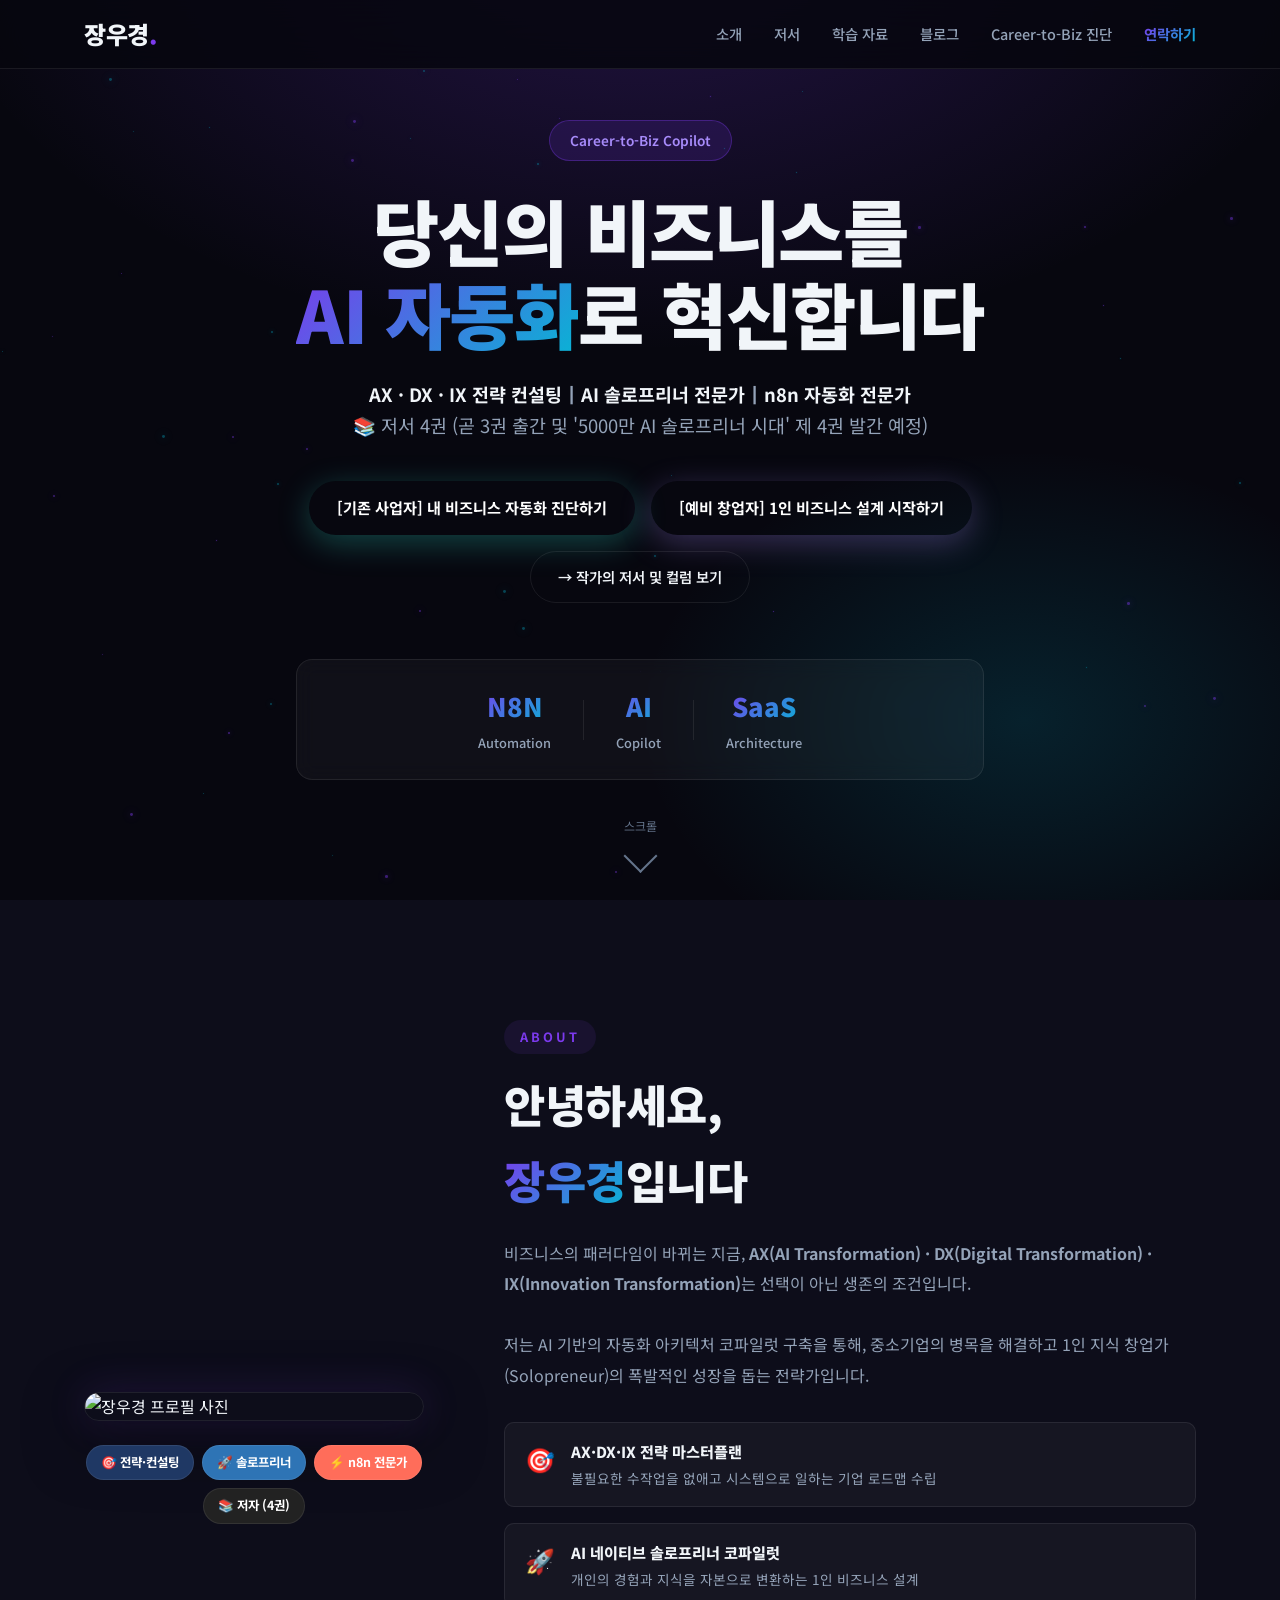
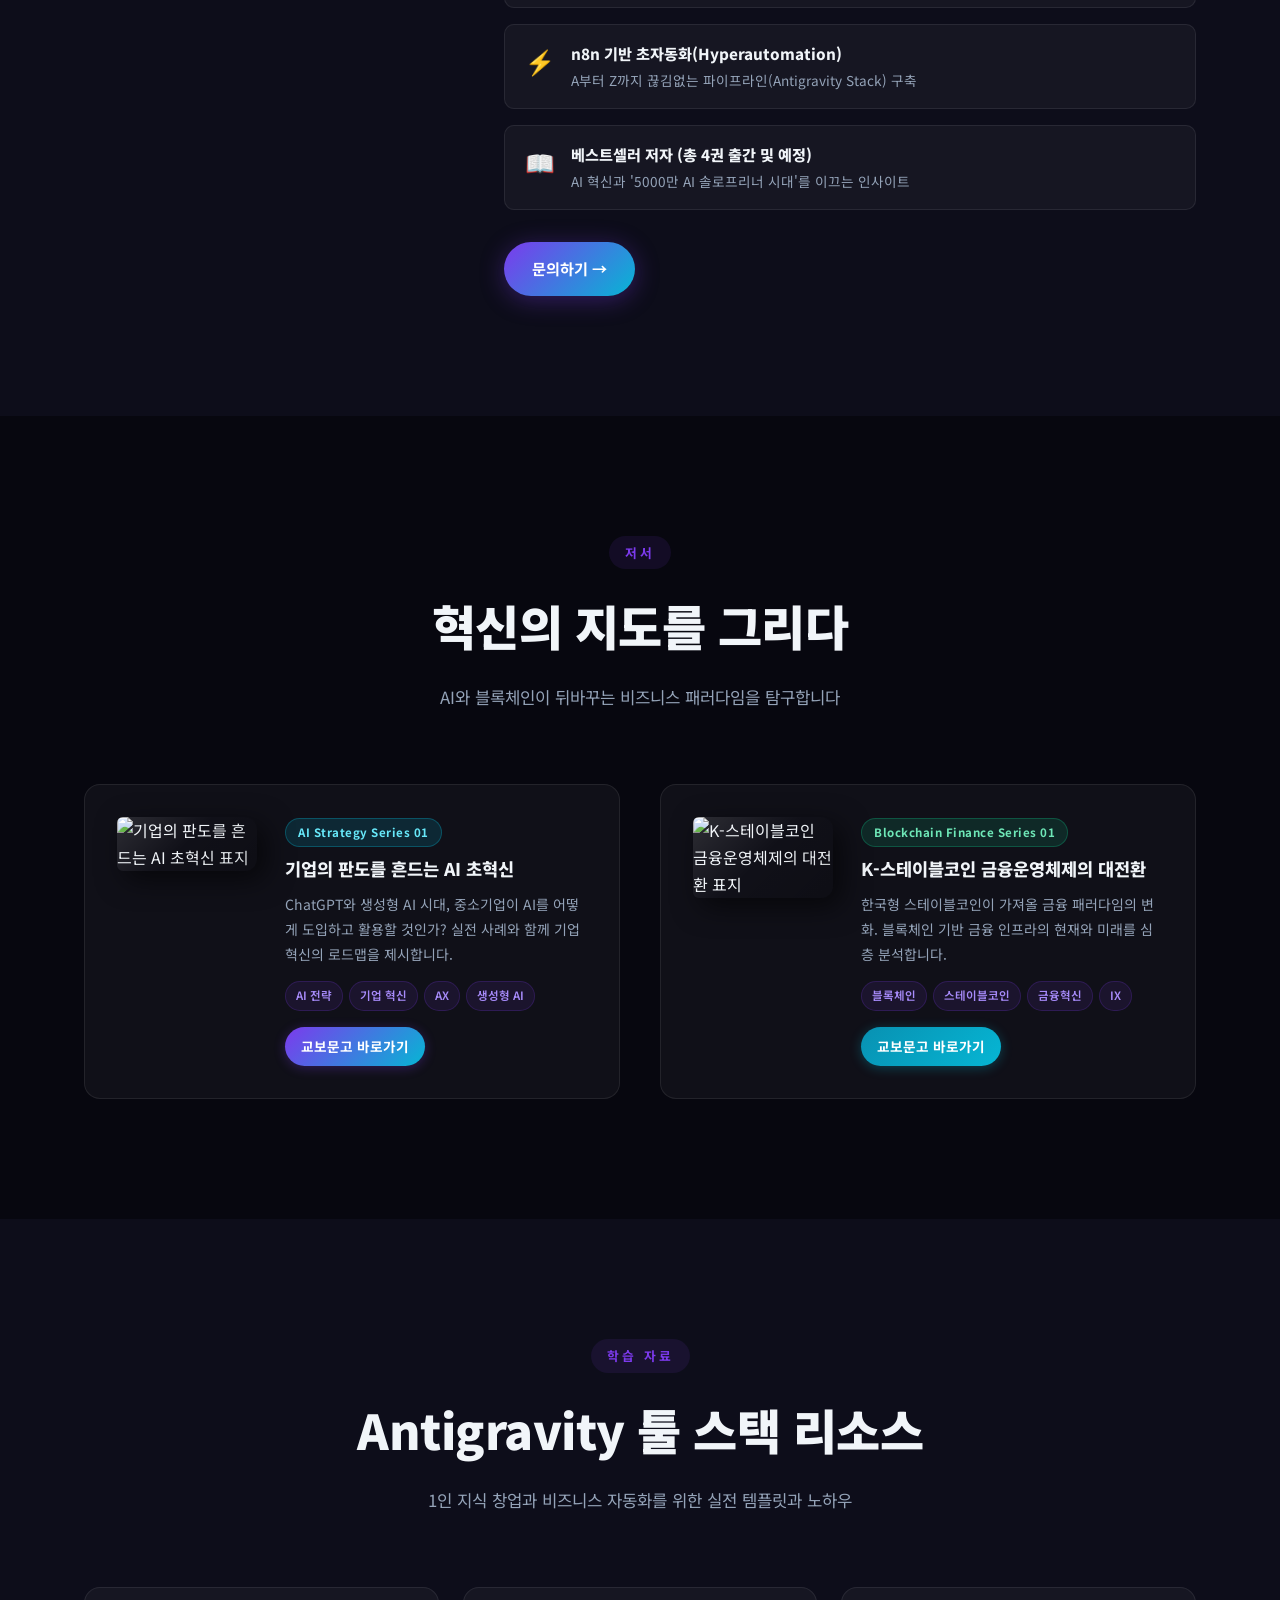
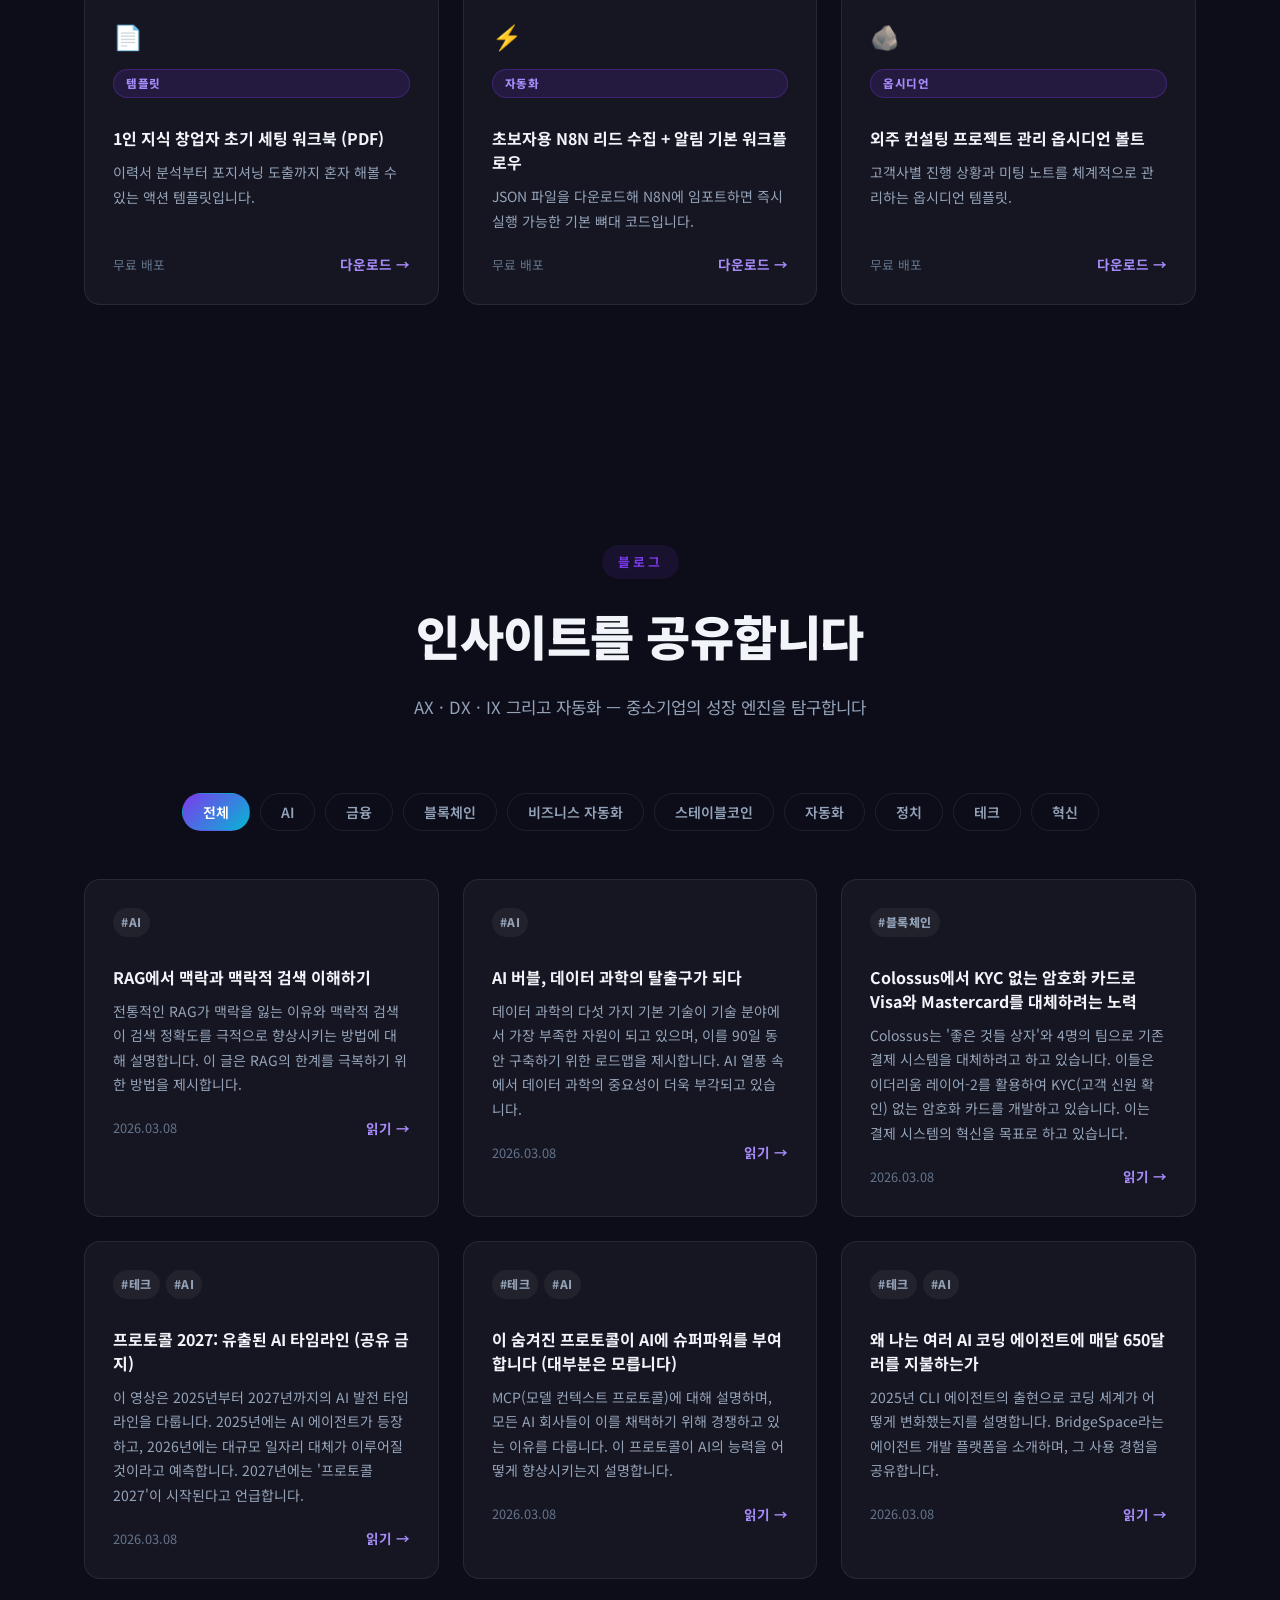
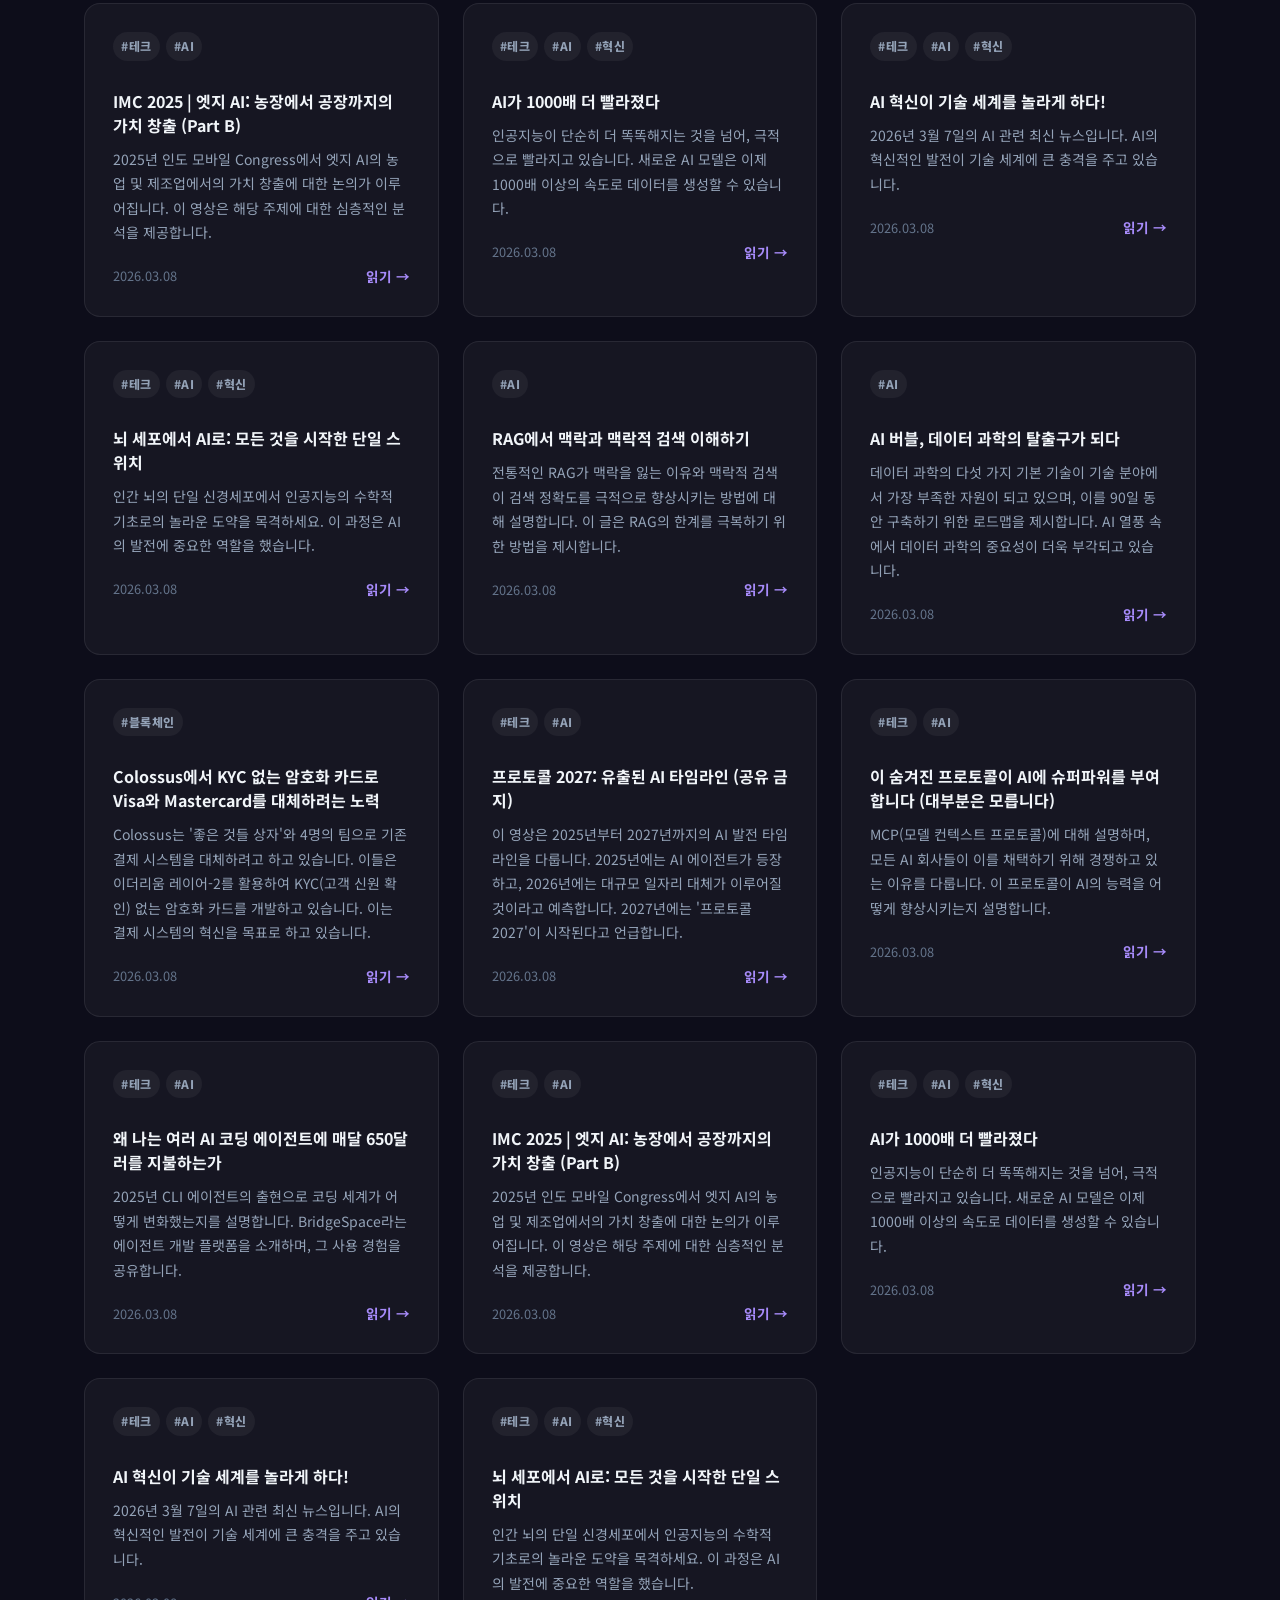
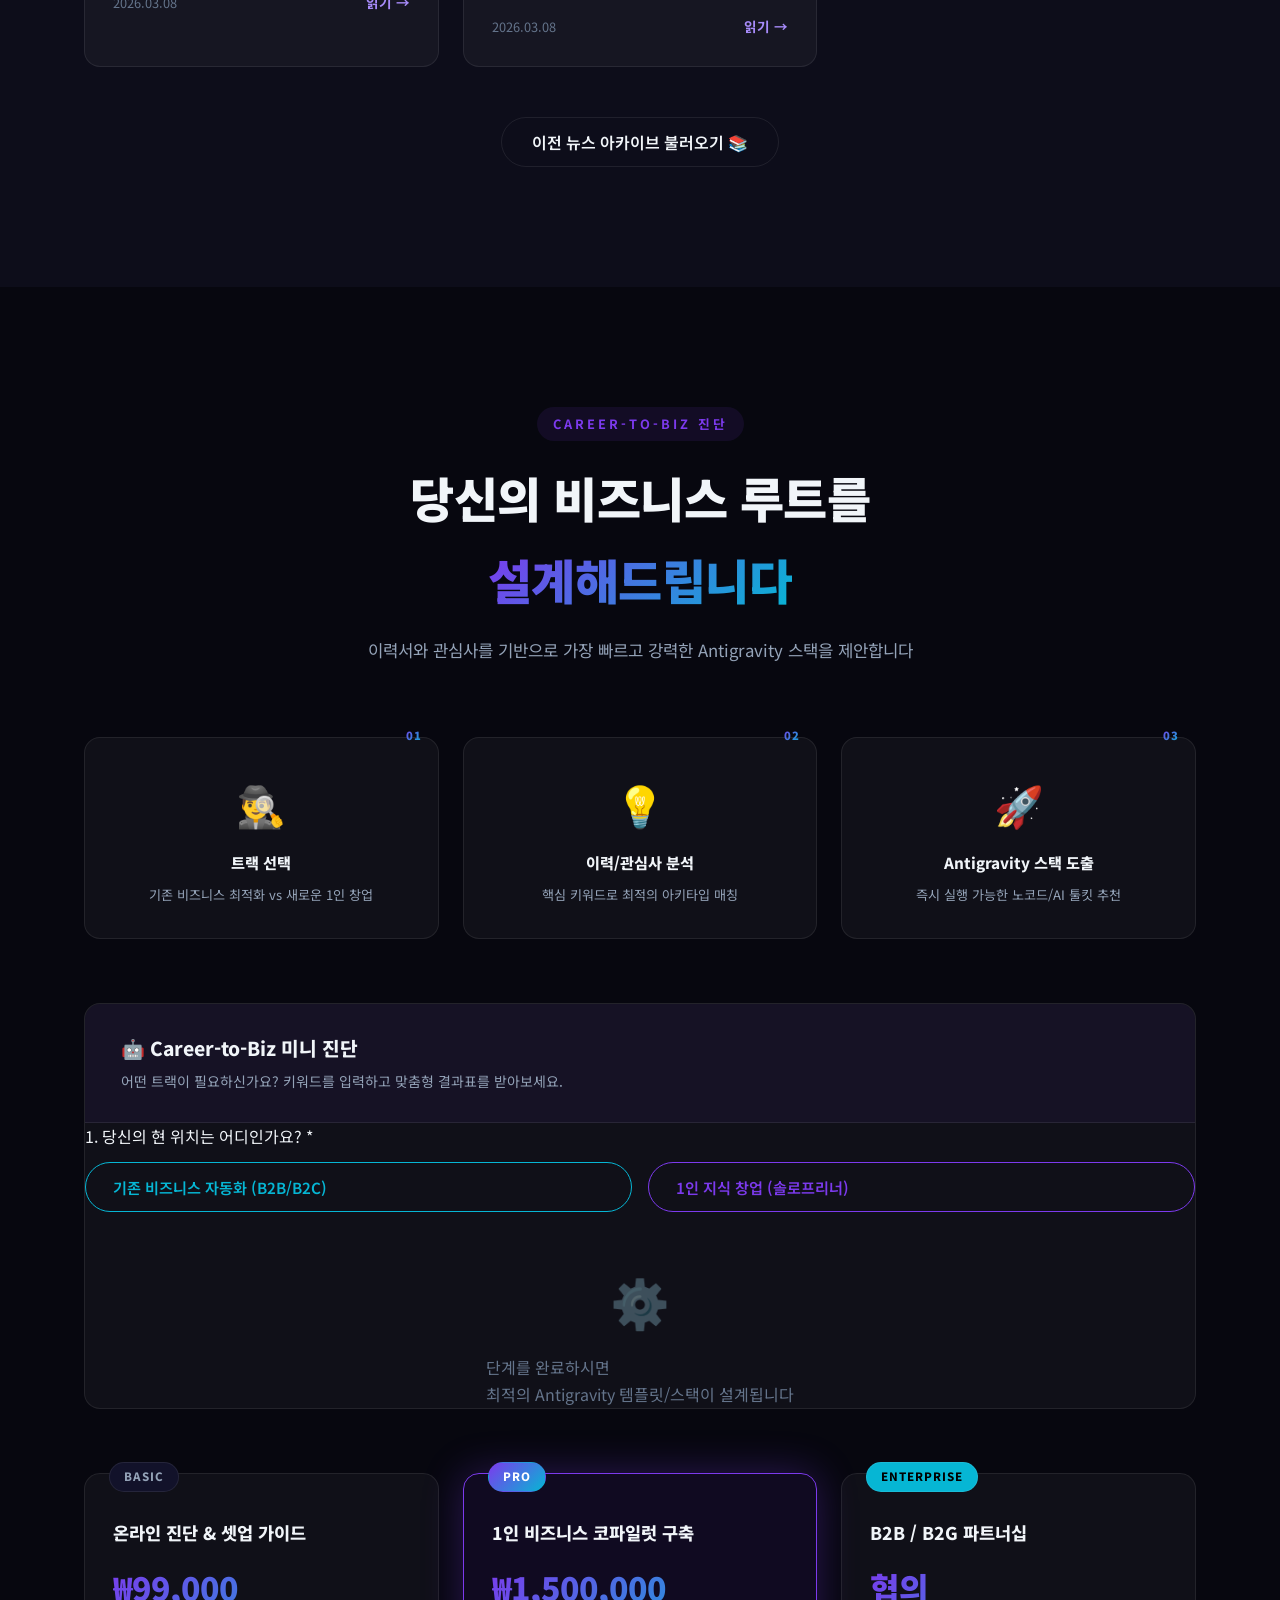
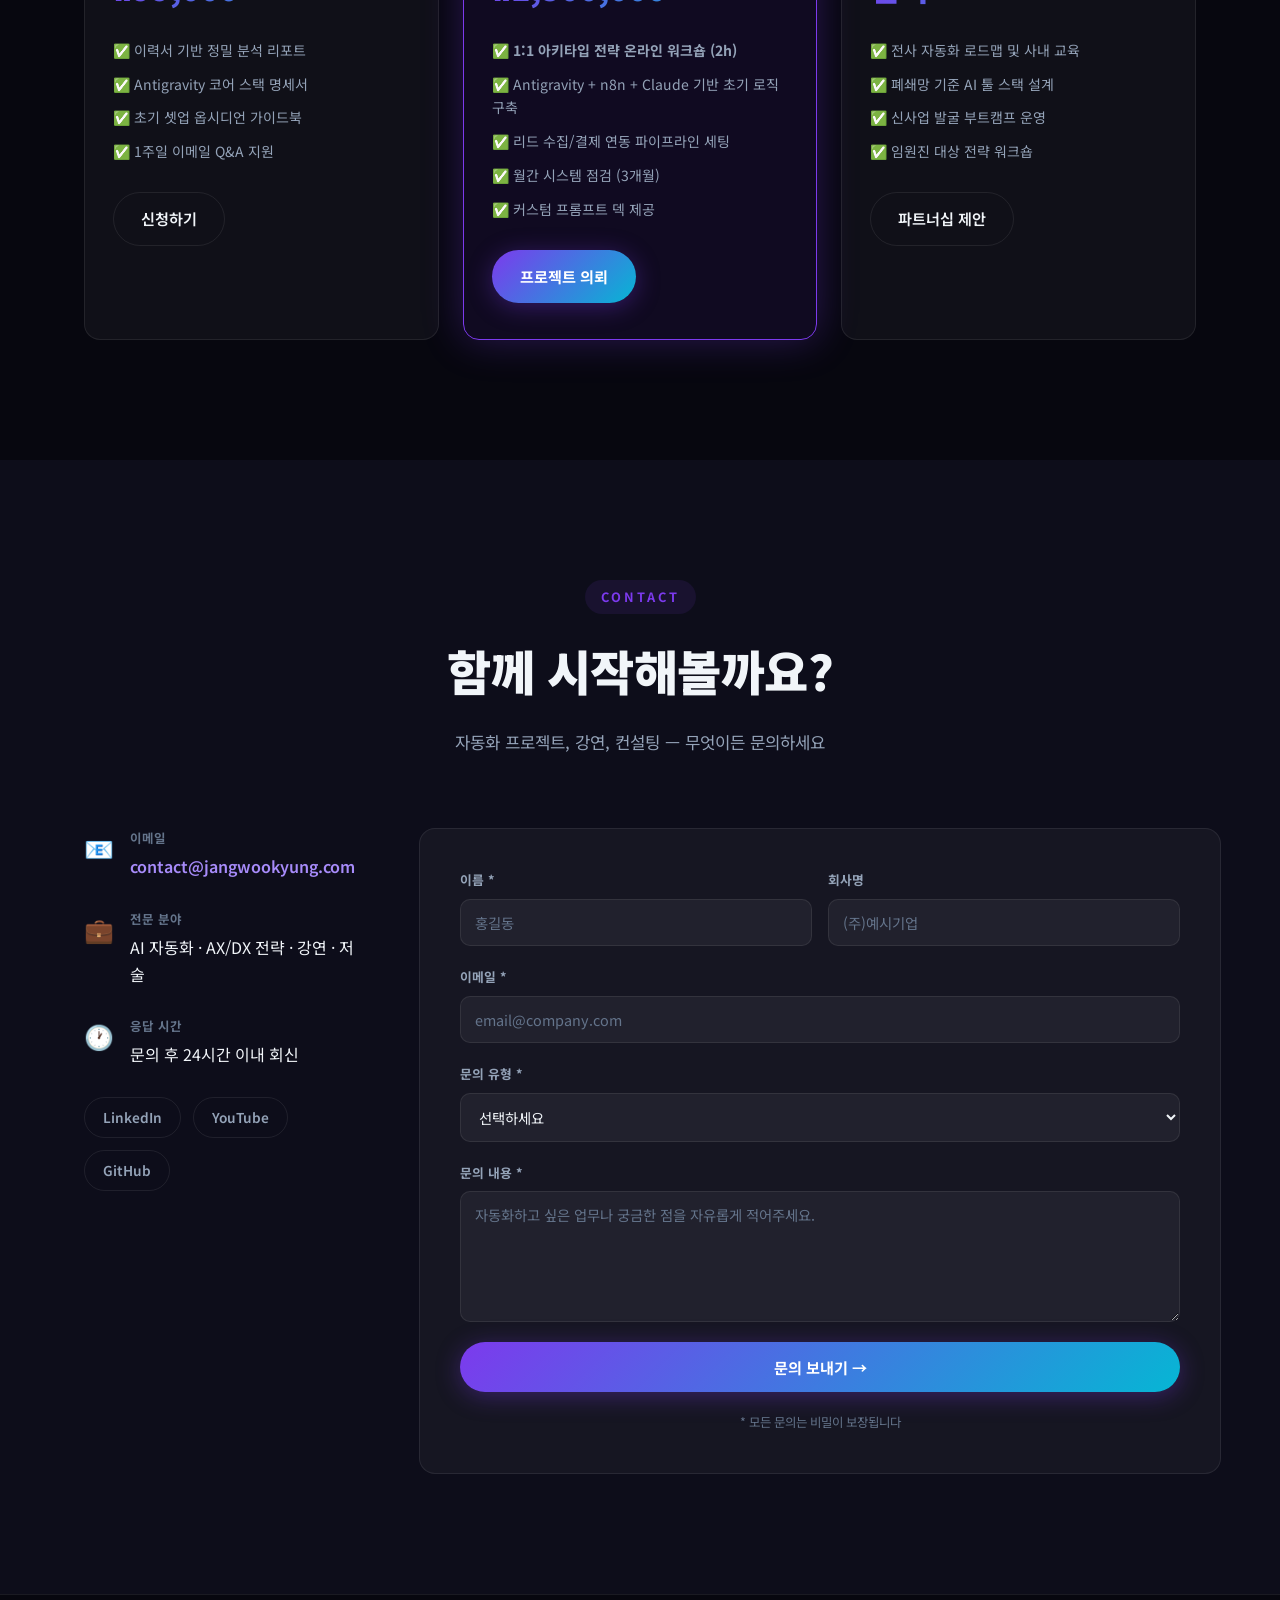
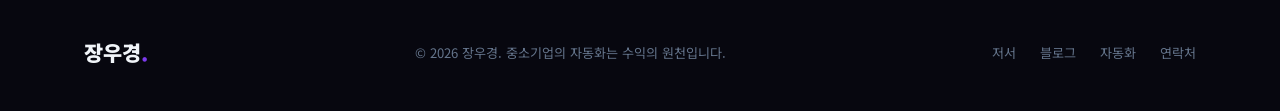
==== commit 192f4b05: "feat: implement Career-to-Biz Copilot and update UI" ====
--- a/index.html
+++ b/index.html
@@ -100,36 +100,38 @@
         <div class="about-content reveal">
           <p class="section-label">About</p>
           <h2>안녕하세요,<br /><span class="gradient-text">장우경</span>입니다</h2>
-          <p class="about-desc">AI·블록체인·자동화 분야의 전략가이자 저자로, 중소기업의 디지털 전환과 AI 혁신을 돕고 있습니다. <strong>AX(AI Transformation) ·
-              DX(Digital Transformation) · IX(Innovation Transformation)</strong>를 키워드로, 실전 중심의 자동화 컨설팅과 강연 활동을 이어가고
-            있습니다.</p>
+          <p class="about-desc">
+            비즈니스의 패러다임이 바뀌는 지금, <strong>AX(AI Transformation) · DX(Digital Transformation) · IX(Innovation
+              Transformation)</strong>는 선택이 아닌 생존의 조건입니다.<br /><br />
+            저는 AI 기반의 자동화 아키텍처 코파일럿 구축을 통해, 중소기업의 병목을 해결하고 1인 지식 창업가(Solopreneur)의 폭발적인 성장을 돕는 전략가입니다.
+          </p>
           <div class="about-highlights">
             <div class="highlight-item">
               <span class="hi-icon">🎯</span>
               <div>
-                <strong>AX·DX·IX 전략 컨설팅</strong>
-                <p>기업 경쟁력 극대화 로드맵 수립</p>
+                <strong>AX·DX·IX 전략 마스터플랜</strong>
+                <p>불필요한 수작업을 없애고 시스템으로 일하는 기업 로드맵 수립</p>
               </div>
             </div>
             <div class="highlight-item">
               <span class="hi-icon">🚀</span>
               <div>
-                <strong>AI 솔로프리너 전문가</strong>
-                <p>AI를 활용한 1인 비즈니스 설계 및 자동화 가이드</p>
+                <strong>AI 네이티브 솔로프리너 코파일럿</strong>
+                <p>개인의 경험과 지식을 자본으로 변환하는 1인 비즈니스 설계</p>
               </div>
             </div>
             <div class="highlight-item">
               <span class="hi-icon">⚡</span>
               <div>
-                <strong>n8n 자동화 전문가</strong>
-                <p>중소기업 맞춤형 업무 자동화 구축</p>
+                <strong>n8n 기반 초자동화(Hyperautomation)</strong>
+                <p>A부터 Z까지 끊김없는 파이프라인(Antigravity Stack) 구축</p>
               </div>
             </div>
             <div class="highlight-item">
               <span class="hi-icon">📖</span>
               <div>
-                <strong>저서 4권 (출간 예정 포함)</strong>
-                <p>곧 3권 출간 &amp; '5000만 AI 솔로프리너 시대' 제 4권 발간 예정</p>
+                <strong>베스트셀러 저자 (총 4권 출간 및 예정)</strong>
+                <p>AI 혁신과 '5000만 AI 솔로프리너 시대'를 이끄는 인사이트</p>
               </div>
             </div>
           </div>
@@ -232,29 +234,70 @@
         </div>
         <div class="tool-body" style="flex-direction: column; gap: 24px;">
 
-          <div class="tool-input-area" style="width: 100%;">
-            <label>1. 진단 트랙 선택 *</label>
-            <div style="display:flex; gap: 16px; margin-bottom: 24px;">
-              <button class="btn-ghost" id="track-existing"
-                style="flex:1; border-color:var(--cyan); color:var(--cyan);">기존 사업자 (자동화/효율화)</button>
-              <button class="btn-ghost" id="track-solo"
-                style="flex:1; border-color:var(--purple); color:var(--purple);">예비 창업자 (1인 비즈니스 셋업)</button>
-            </div>
-
-            <label id="input-label-dynamic">2. 핵심 키워드 (직무, 스킬, 비즈니스 고민 등) *</label>
-            <textarea id="process-input" rows="3" placeholder="예: 마케팅, 콘텐츠 제작, 영업 리드 관리가 너무 오래 걸림"></textarea>
-
-            <button id="generate-btn" class="btn-primary" style="width: 100%; margin-top:24px;">
-              <span>내 비즈니스 스택 확인하기</span>
-              <span class="btn-icon">→</span>
-            </button>
-          </div>
-
-          <div class="tool-output-area" id="diagram-area" style="width: 100%; min-height: 200px;">
-            <div class="diagram-placeholder">
-              <div class="placeholder-icon">⚙️</div>
-              <p>옵션과 키워드를 입력하시면<br />Antigravity 기반 스택이 설계됩니다</p>
-            </div>
+          <!-- 1단계: 진단 트랙 선택 -->
+          <div class="copilot-step active" id="step-track" style="width: 100%;">
+            <label>1. 당신의 현 위치는 어디인가요? *</label>
+            <div style="display:flex; gap: 16px; margin-top: 12px; margin-bottom: 24px;">
+              <button class="btn-ghost" data-track="existing"
+                style="flex:1; border-color:var(--cyan); color:var(--cyan);">기존 비즈니스 자동화 (B2B/B2C)</button>
+              <button class="btn-ghost" data-track="solo"
+                style="flex:1; border-color:var(--purple); color:var(--purple);">1인 지식 창업 (솔로프리너)</button>
+            </div>
+          </div>
+
+          <!-- 2단계: 산업 및 직무 선택 (기존 비즈니스용) -->
+          <div class="copilot-step" id="step-industry" style="width: 100%; display: none;">
+            <label>2. 소속된 산업 및 업무 분야를 알려주세요 *</label>
+            <div style="display:flex; flex-direction:column; gap: 16px; margin-top: 12px; margin-bottom: 24px;">
+              <select id="select-industry" class="form-select">
+                <option value="">산업군 선택</option>
+                <!-- 동적 렌더링 -->
+              </select>
+              <select id="select-category" class="form-select" disabled>
+                <option value="">세부 업무 카테고리 선택</option>
+                <!-- 동적 렌더링 -->
+              </select>
+            </div>
+            <button id="btn-next-to-task" class="btn-primary" style="width: 100%;" disabled>다음 단계로 →</button>
+          </div>
+
+          <!-- 3단계: 단위 사업 및 고민 선택 (기존 비즈니스용) -->
+          <div class="copilot-step" id="step-painpoint" style="width: 100%; display: none;">
+            <label>3. 가장 자동화가 시급한 업무와 고민은 무엇인가요? *</label>
+            <div style="display:flex; flex-direction:column; gap: 16px; margin-top: 12px; margin-bottom: 24px;">
+              <select id="select-task" class="form-select">
+                <option value="">해결하고 싶은 단위 업무 선택</option>
+                <!-- 동적 렌더링 -->
+              </select>
+              <div id="painpoint-radio-group"
+                style="display: flex; flex-direction: column; gap: 8px; margin-top: 12px;">
+                <!-- 동적 라디오 버튼 렌더링 -->
+              </div>
+            </div>
+            <div style="display:flex; gap: 16px;">
+              <button id="btn-back-to-industry" class="btn-ghost" style="flex:1;">← 뒤로가기</button>
+              <button id="btn-generate-existing" class="btn-primary" style="flex:2;" disabled>솔루션 진단 완료하기 🚀</button>
+            </div>
+          </div>
+
+          <!-- 2단계: 솔로프리너용 입력 -->
+          <div class="copilot-step" id="step-solo-input" style="width: 100%; display: none;">
+            <label>2. 나의 커리어 자산 (직무, 스킬, 이력, 관심사) *</label>
+            <textarea id="process-input-solo" rows="3" placeholder="예: 7년차 BX 디자이너, 노코드 툴 관심 많음, 전자책 출판 경험 있음"
+              style="margin-top: 12px; width: 100%; padding: 12px; background: rgba(0,0,0,0.3); border: 1px solid rgba(255,255,255,0.1); color: white; border-radius: 8px;"></textarea>
+            <div style="display:flex; gap: 16px; margin-top: 24px;">
+              <button id="btn-back-to-track" class="btn-ghost" style="flex:1;">← 뒤로가기</button>
+              <button id="btn-generate-solo" class="btn-primary" style="flex:2;">내 비즈니스 스택 확인하기 🚀</button>
+            </div>
+          </div>
+
+          <!-- 결과 영역 -->
+          <div class="tool-output-area" id="diagram-area" style="width: 100%; min-height: 200px; display: none;">
+            <!-- 동적 렌더링 -->
+          </div>
+          <div id="diagram-placeholder-initial" class="diagram-placeholder" style="width: 100%;">
+            <div class="placeholder-icon">⚙️</div>
+            <p>단계를 완료하시면<br />최적의 Antigravity 템플릿/스택이 설계됩니다</p>
           </div>
         </div>
       </div>
--- a/style.css
+++ b/style.css
@@ -1021,6 +1021,72 @@
   color: var(--text-3);
 }
 
+.form-select {
+  width: 100%;
+  background: rgba(255, 255, 255, 0.05);
+  border: 1px solid var(--border);
+  border-radius: var(--radius-sm);
+  color: var(--text-1);
+  padding: 14px 16px;
+  font-size: 0.95rem;
+  appearance: none;
+  cursor: pointer;
+  transition: border-color var(--transition);
+}
+
+.form-select:focus {
+  outline: none;
+  border-color: var(--purple-light);
+  background: rgba(255, 255, 255, 0.08);
+}
+
+.form-select:disabled {
+  opacity: 0.5;
+  cursor: not-allowed;
+}
+
+.form-select option {
+  background: var(--bg-1);
+  color: var(--text-1);
+}
+
+.copilot-step {
+  display: none;
+  animation: fadeIn 0.4s ease forwards;
+}
+
+.copilot-step.active {
+  display: block;
+}
+
+/* 라디오 버튼 스타일링 (Pain Points) */
+.painpoint-radio {
+  display: flex;
+  align-items: center;
+  gap: 12px;
+  padding: 12px 16px;
+  background: rgba(255, 255, 255, 0.03);
+  border: 1px solid var(--border);
+  border-radius: var(--radius-sm);
+  cursor: pointer;
+  transition: all var(--transition);
+}
+
+.painpoint-radio:hover {
+  background: rgba(255, 255, 255, 0.08);
+}
+
+.painpoint-radio input[type="radio"] {
+  accent-color: var(--purple-light);
+  width: 16px;
+  height: 16px;
+}
+
+.painpoint-radio.selected {
+  border-color: var(--purple-light);
+  background: rgba(124, 58, 237, 0.1);
+}
+
 .tool-output-area {
   padding: 28px 32px;
   overflow-y: auto;
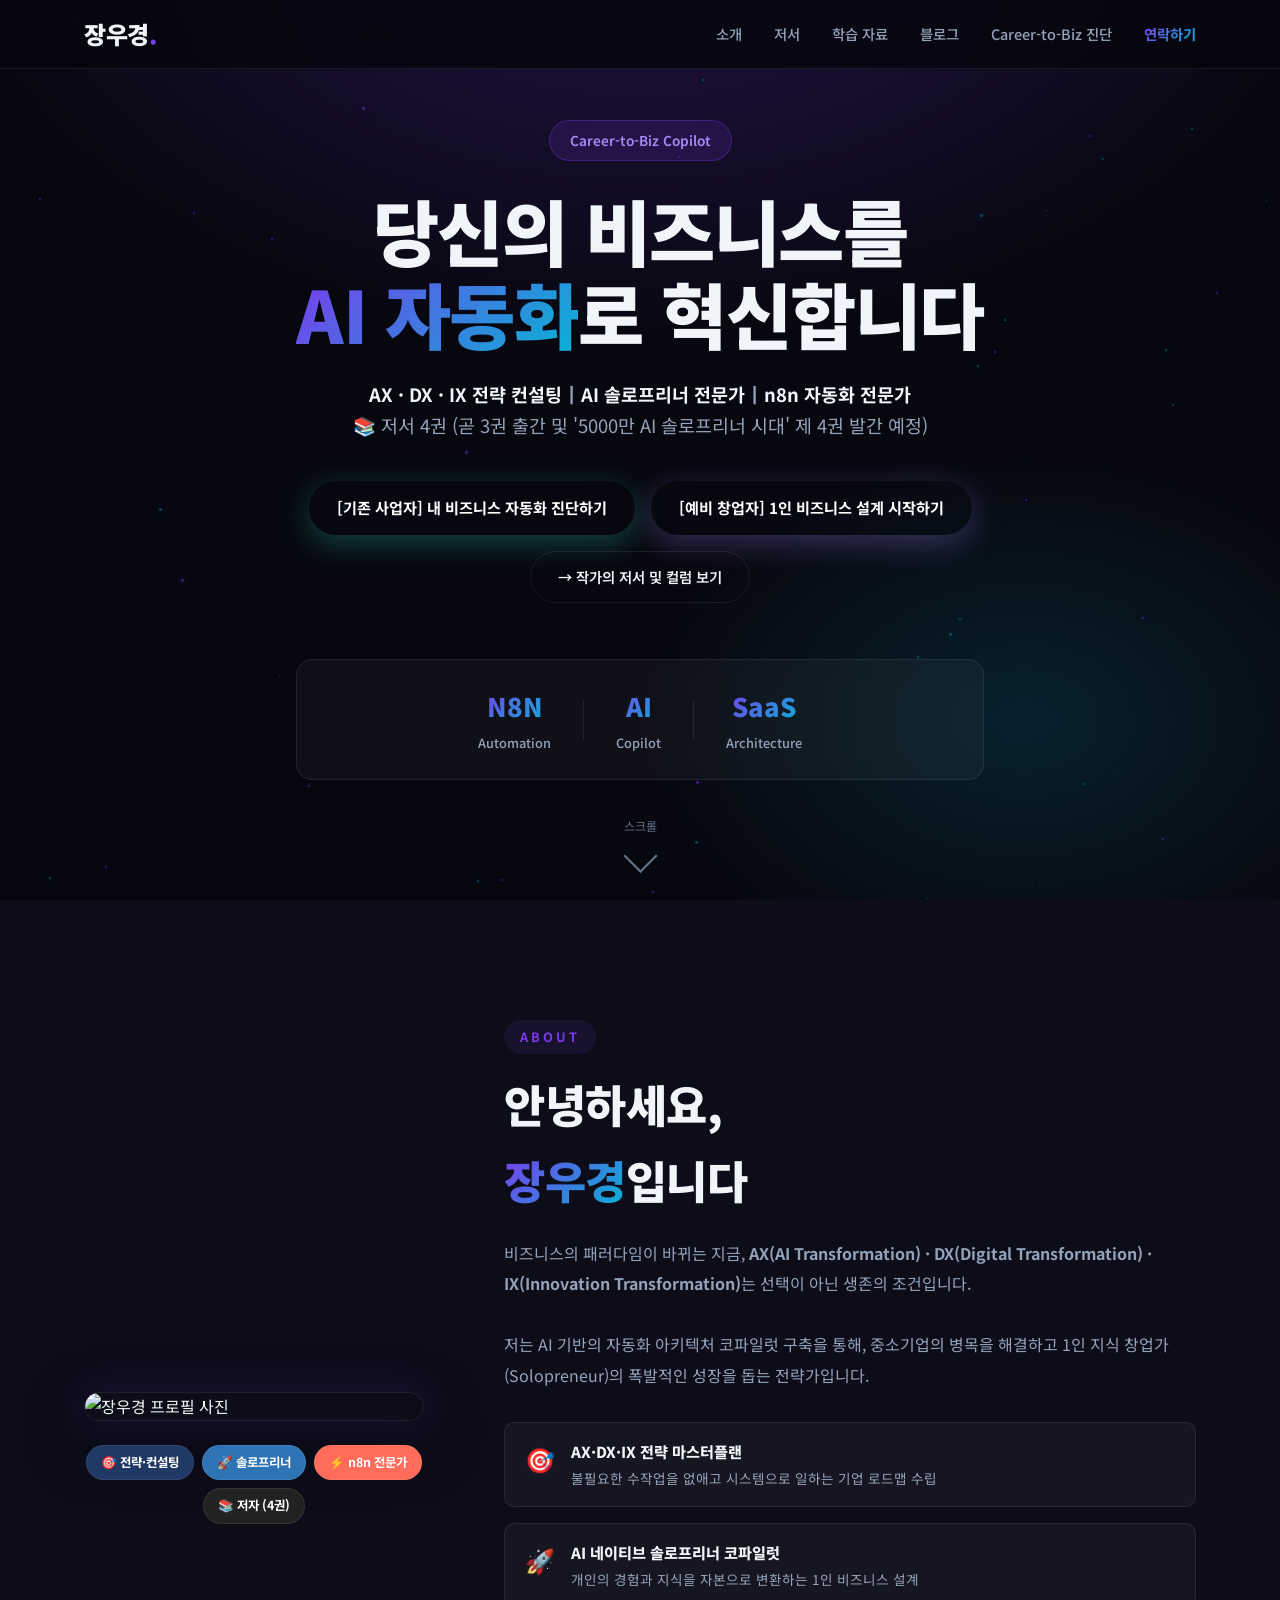
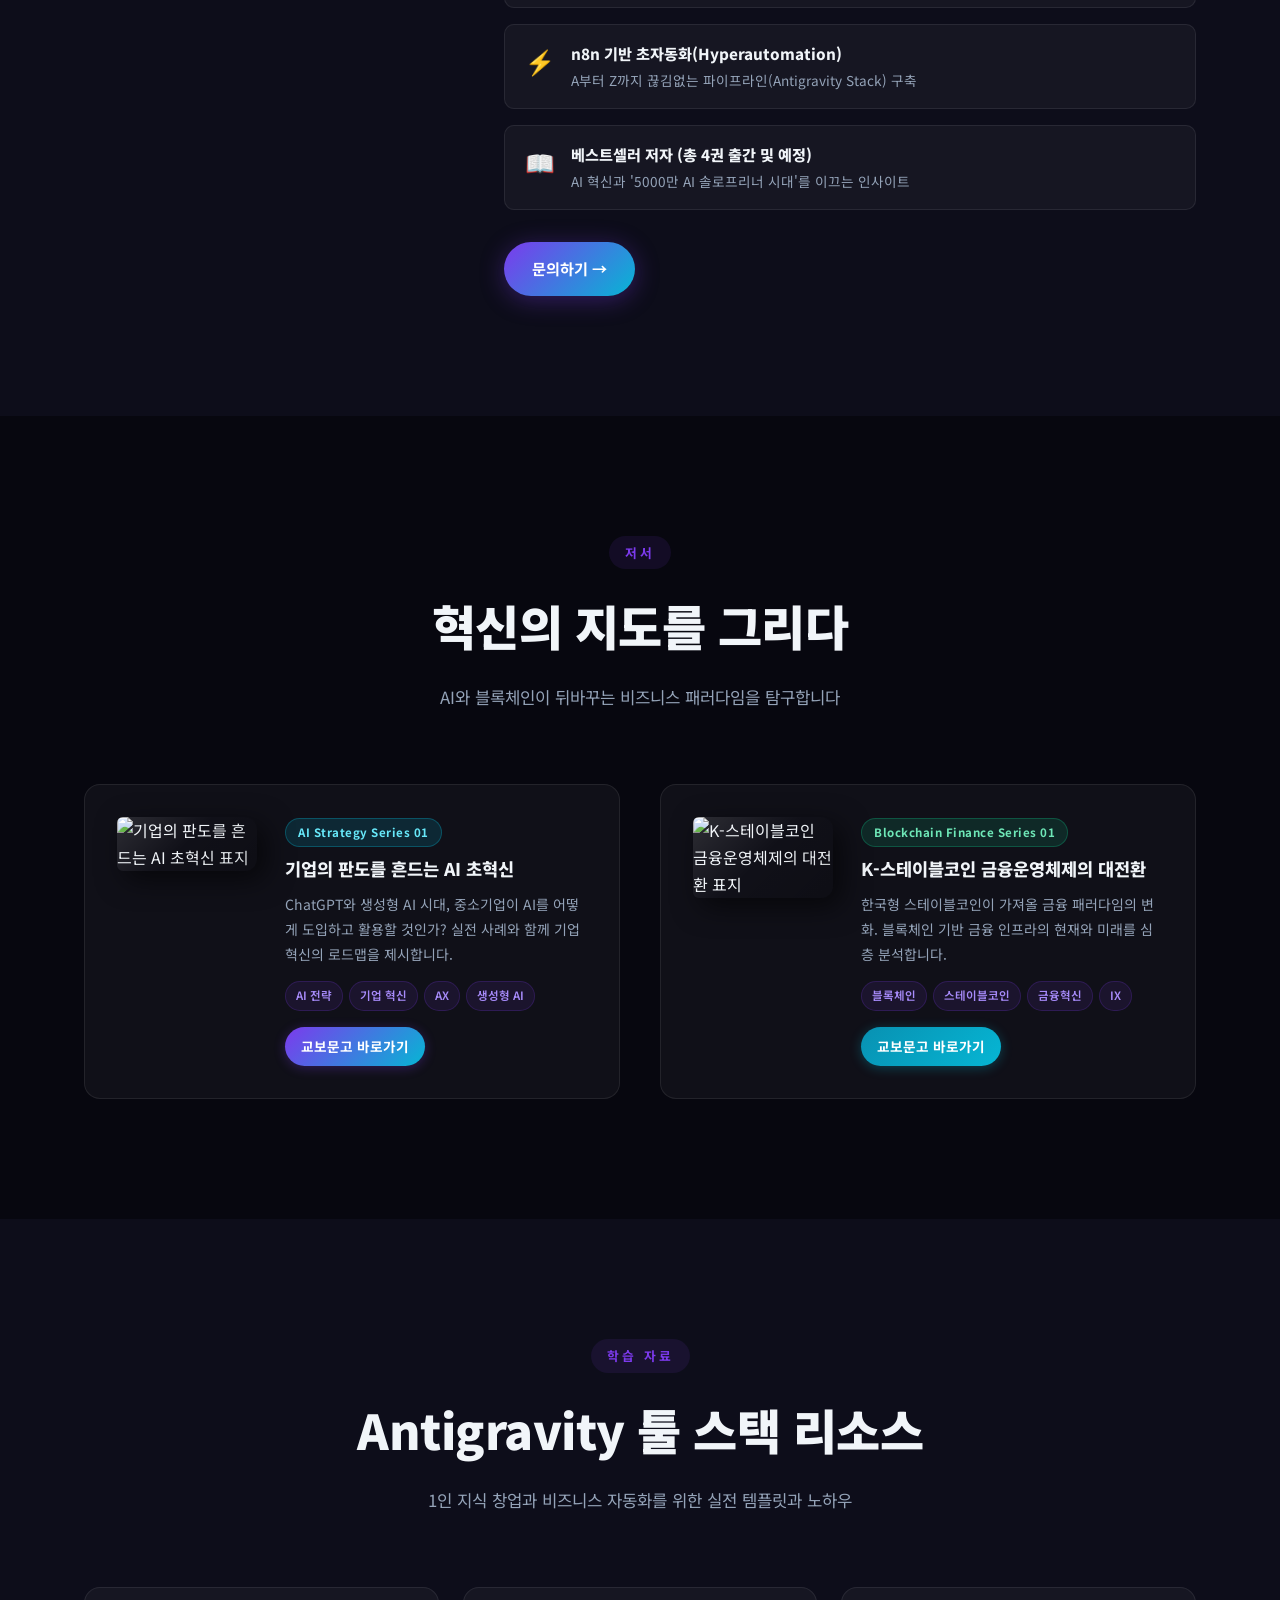
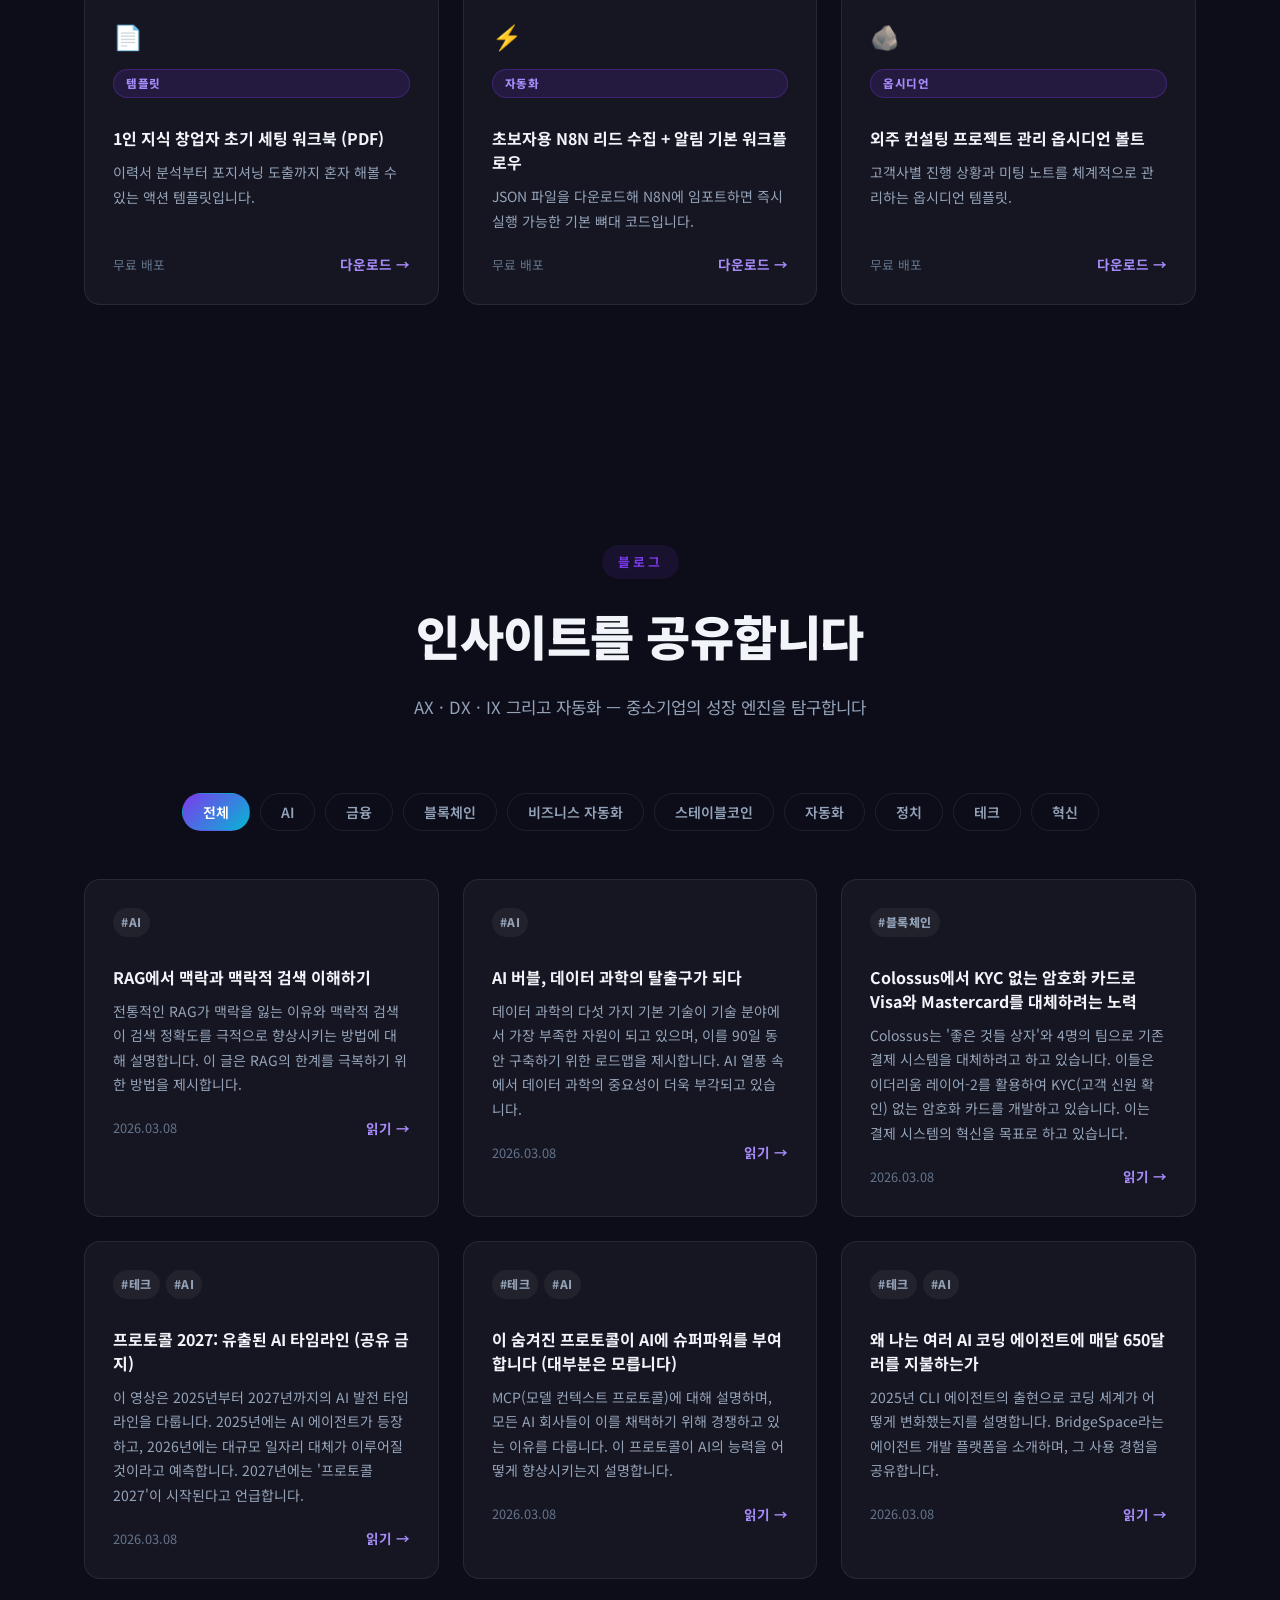
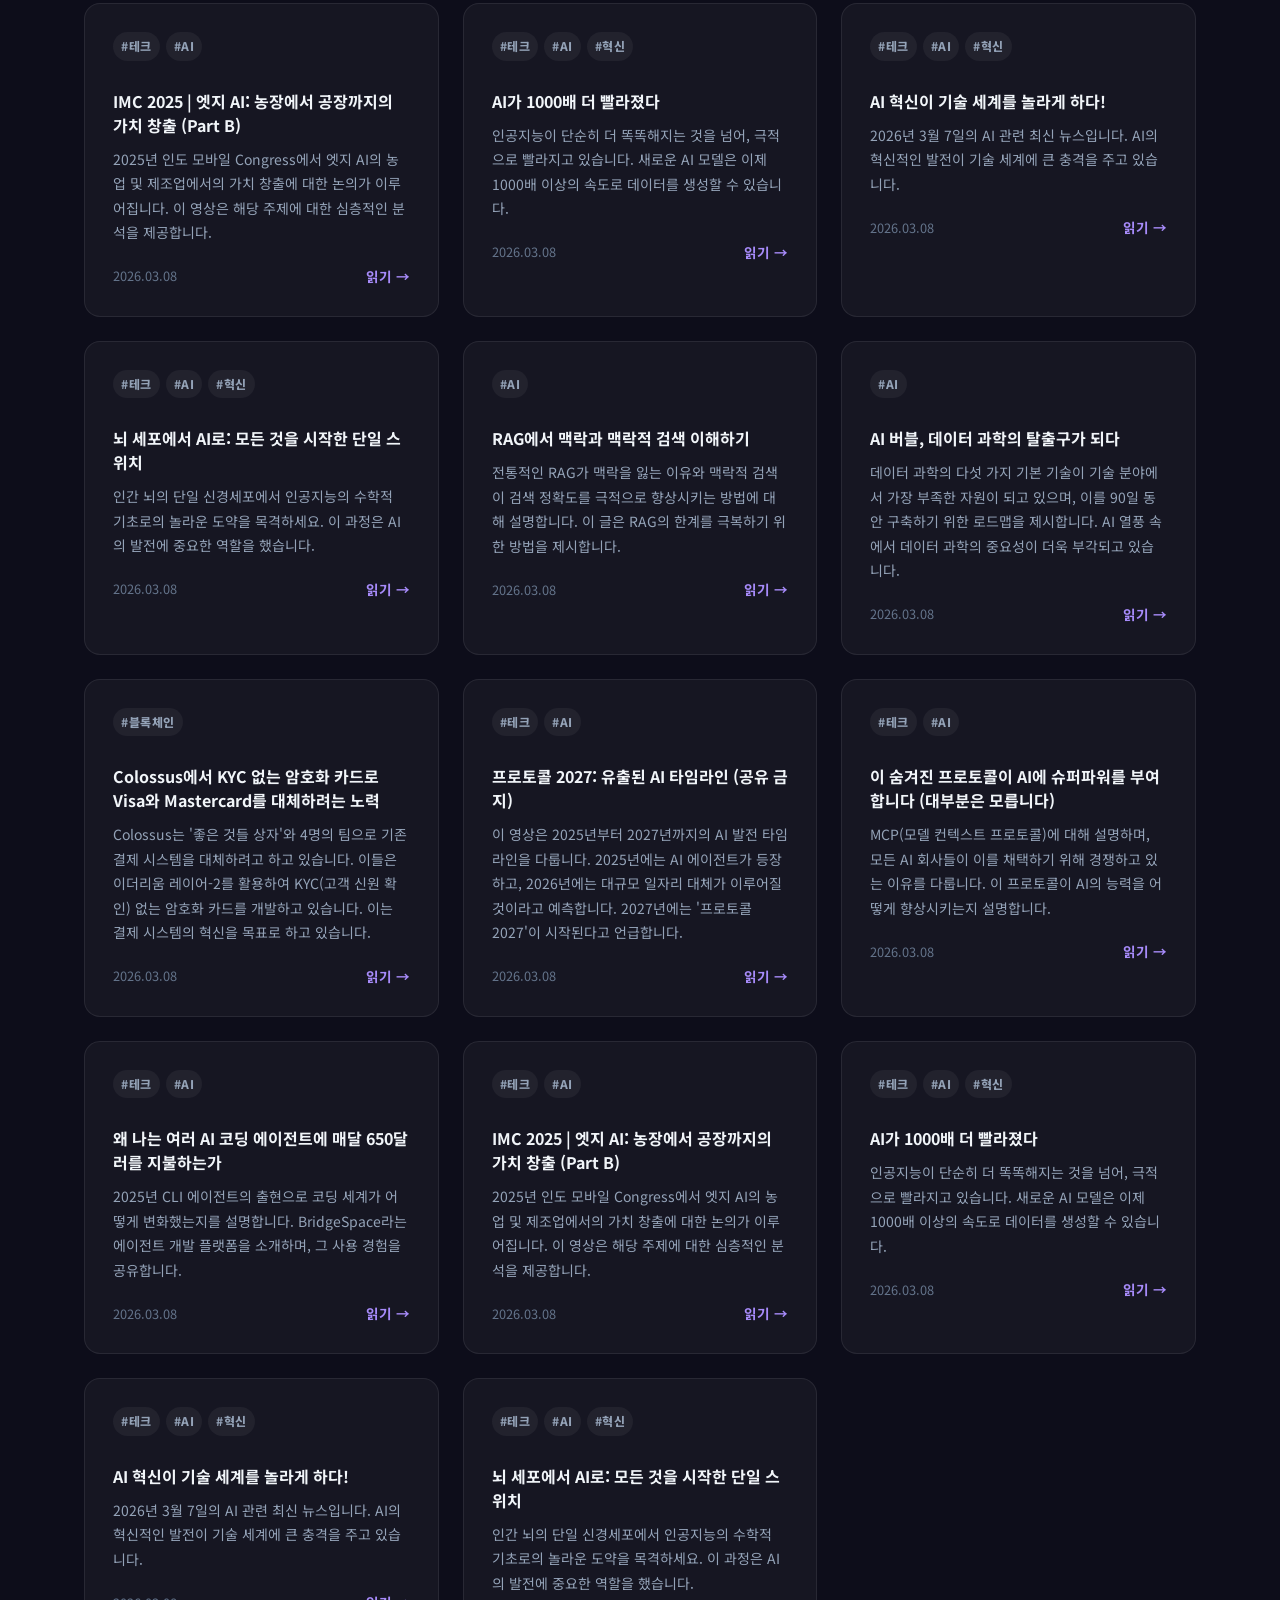
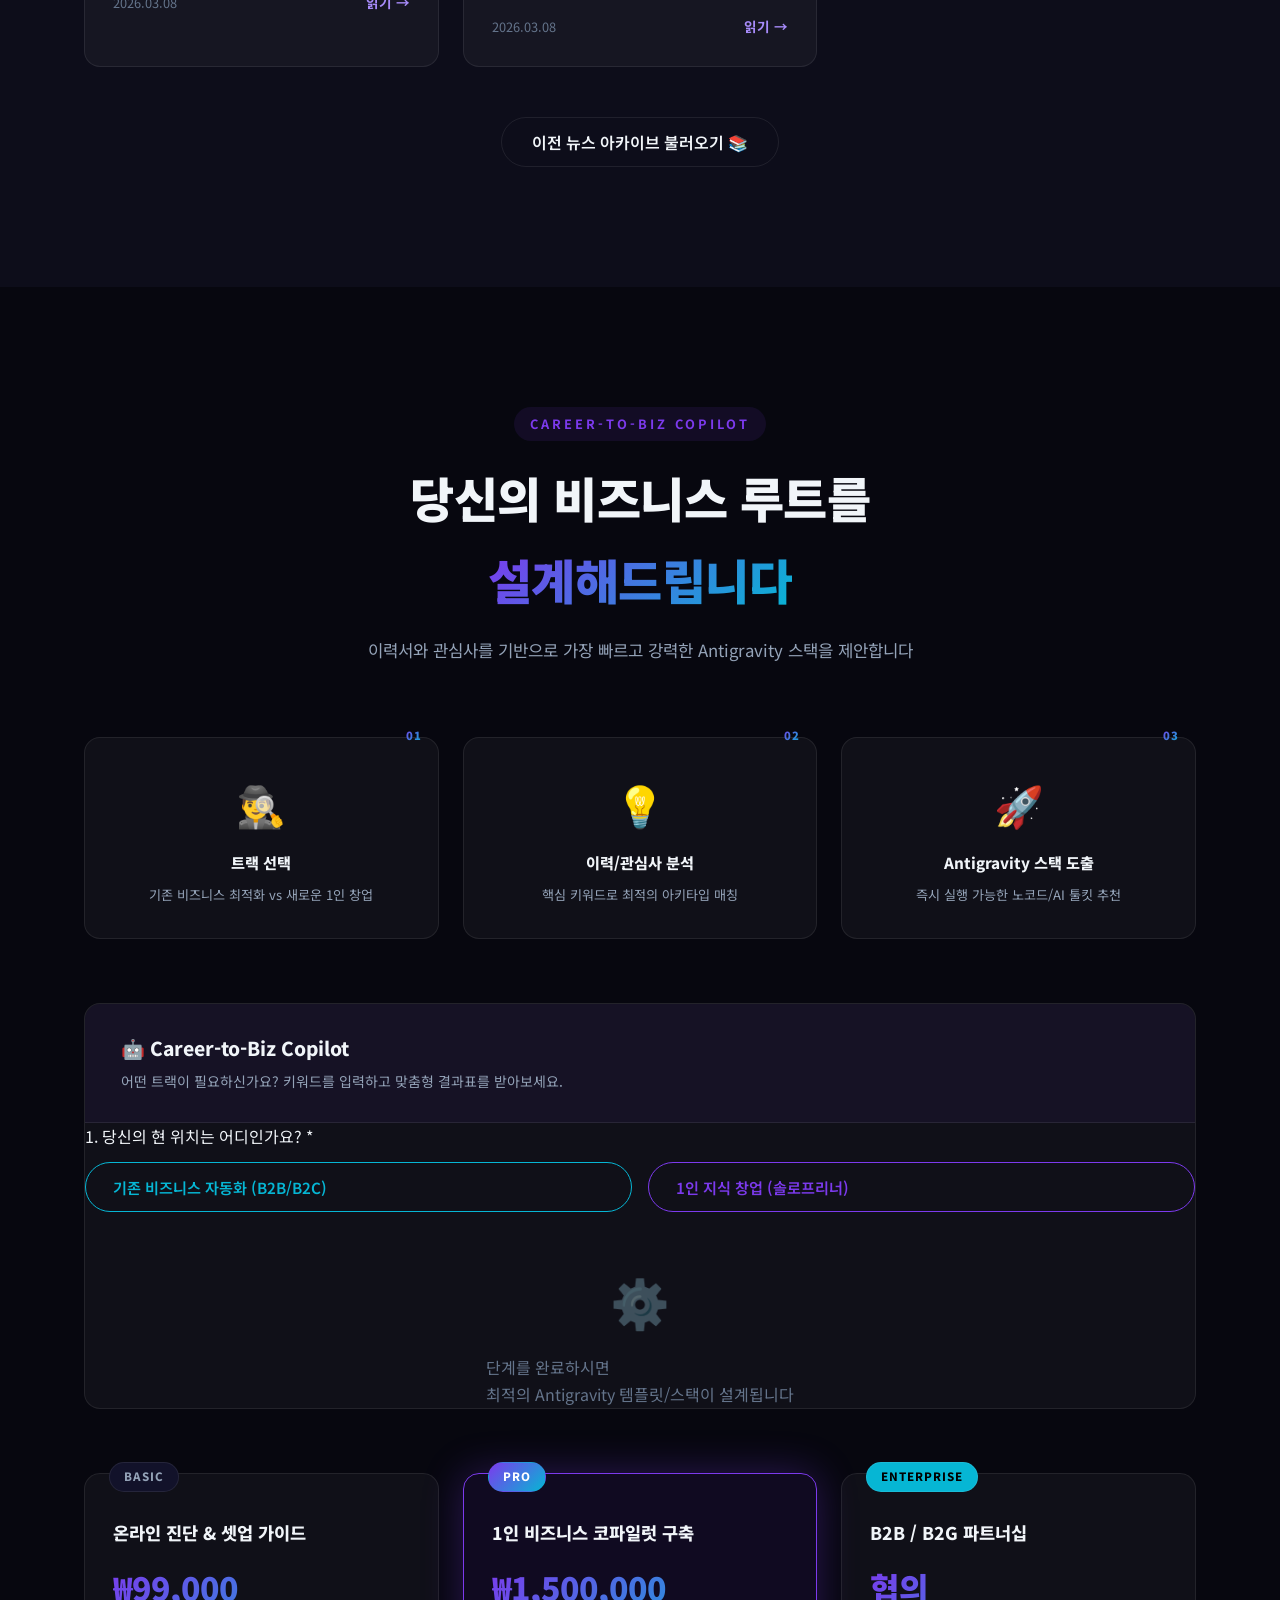
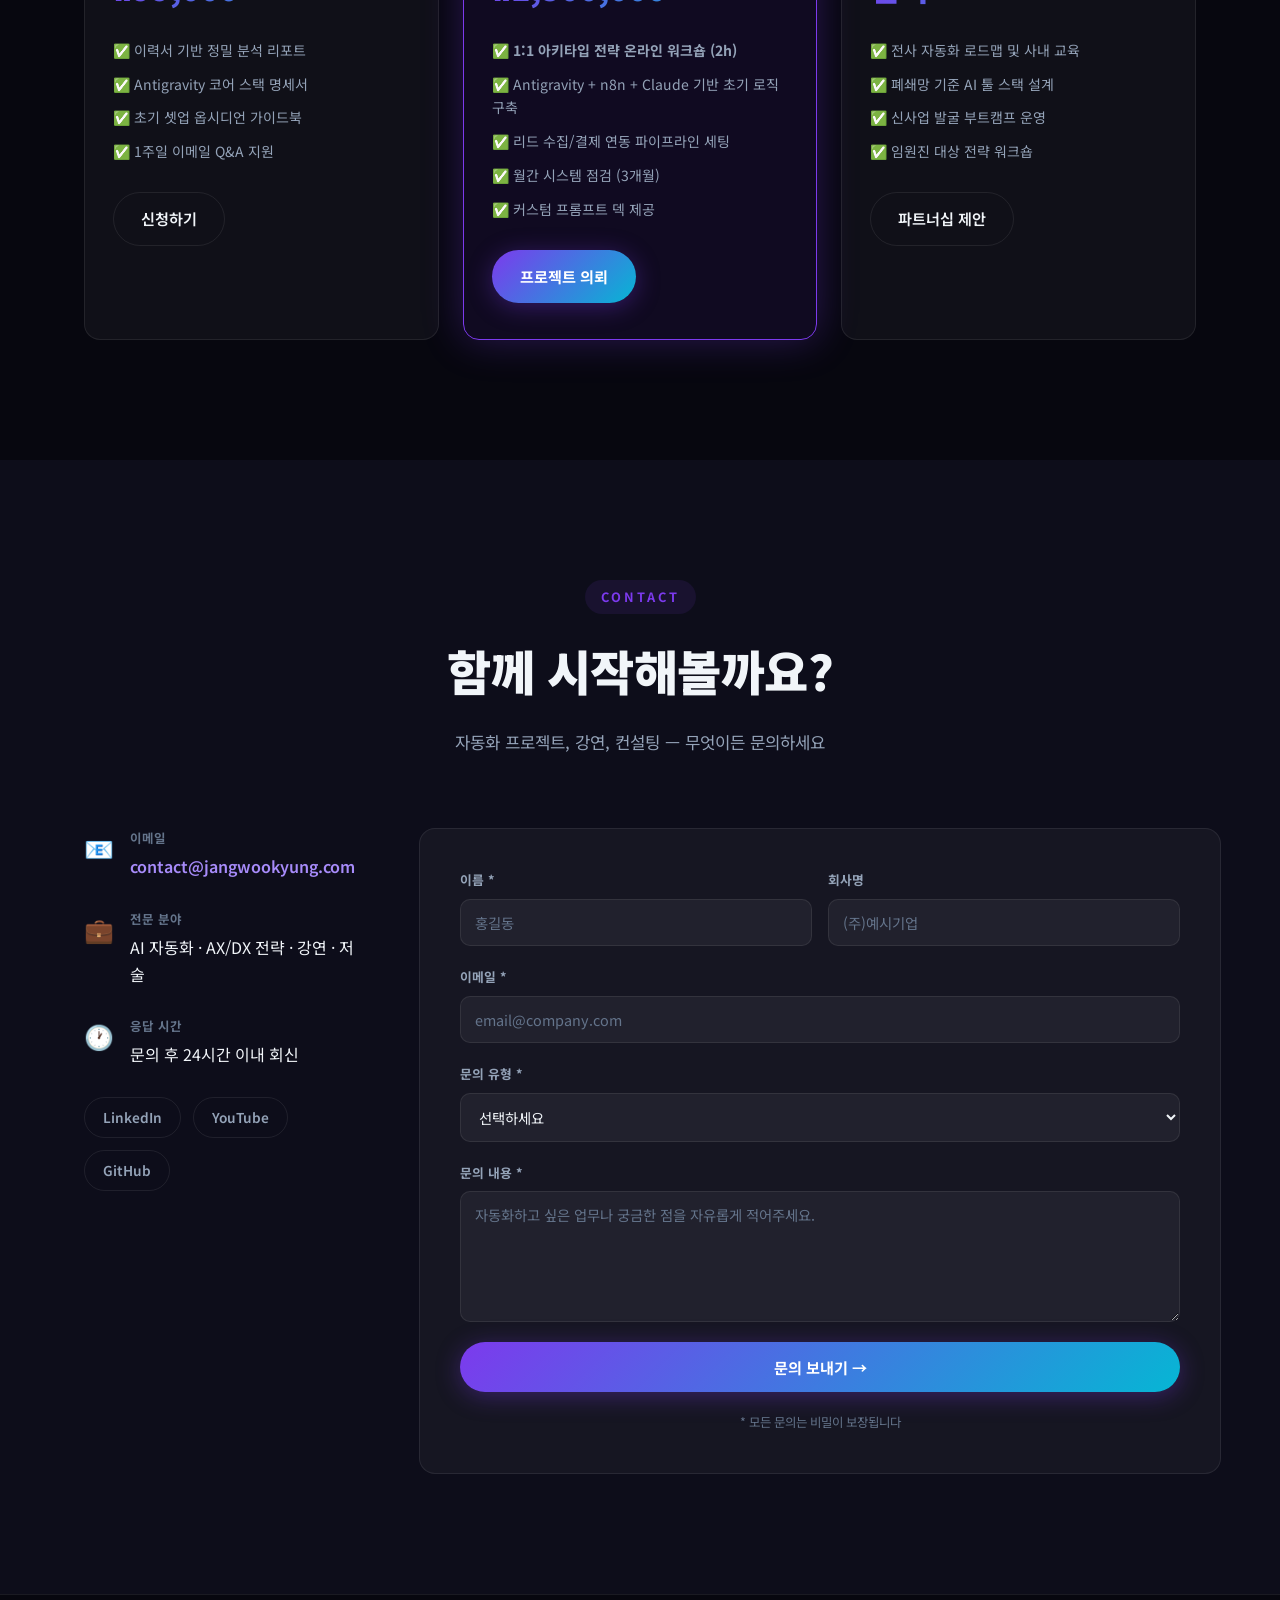
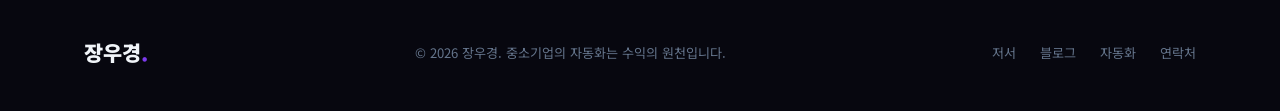
==== commit 741eb160: "fix(ui): change '미니 진단' to 'Copilot'" ====
--- a/index.html
+++ b/index.html
@@ -198,7 +198,7 @@
   <section id="automation" class="section">
     <div class="container">
       <div class="section-header">
-        <p class="section-label">Career-to-Biz 진단</p>
+        <p class="section-label">Career-to-Biz Copilot</p>
         <h2>당신의 비즈니스 루트를<br /><span class="gradient-text">설계해드립니다</span></h2>
         <p class="section-sub">이력서와 관심사를 기반으로 가장 빠르고 강력한 Antigravity 스택을 제안합니다</p>
       </div>
@@ -229,7 +229,7 @@
       <!-- 인터랙티브 진단 도구 -->
       <div class="auto-tool reveal">
         <div class="tool-header">
-          <h3>🤖 Career-to-Biz 미니 진단</h3>
+          <h3>🤖 Career-to-Biz Copilot</h3>
           <p>어떤 트랙이 필요하신가요? 키워드를 입력하고 맞춤형 결과표를 받아보세요.</p>
         </div>
         <div class="tool-body" style="flex-direction: column; gap: 24px;">
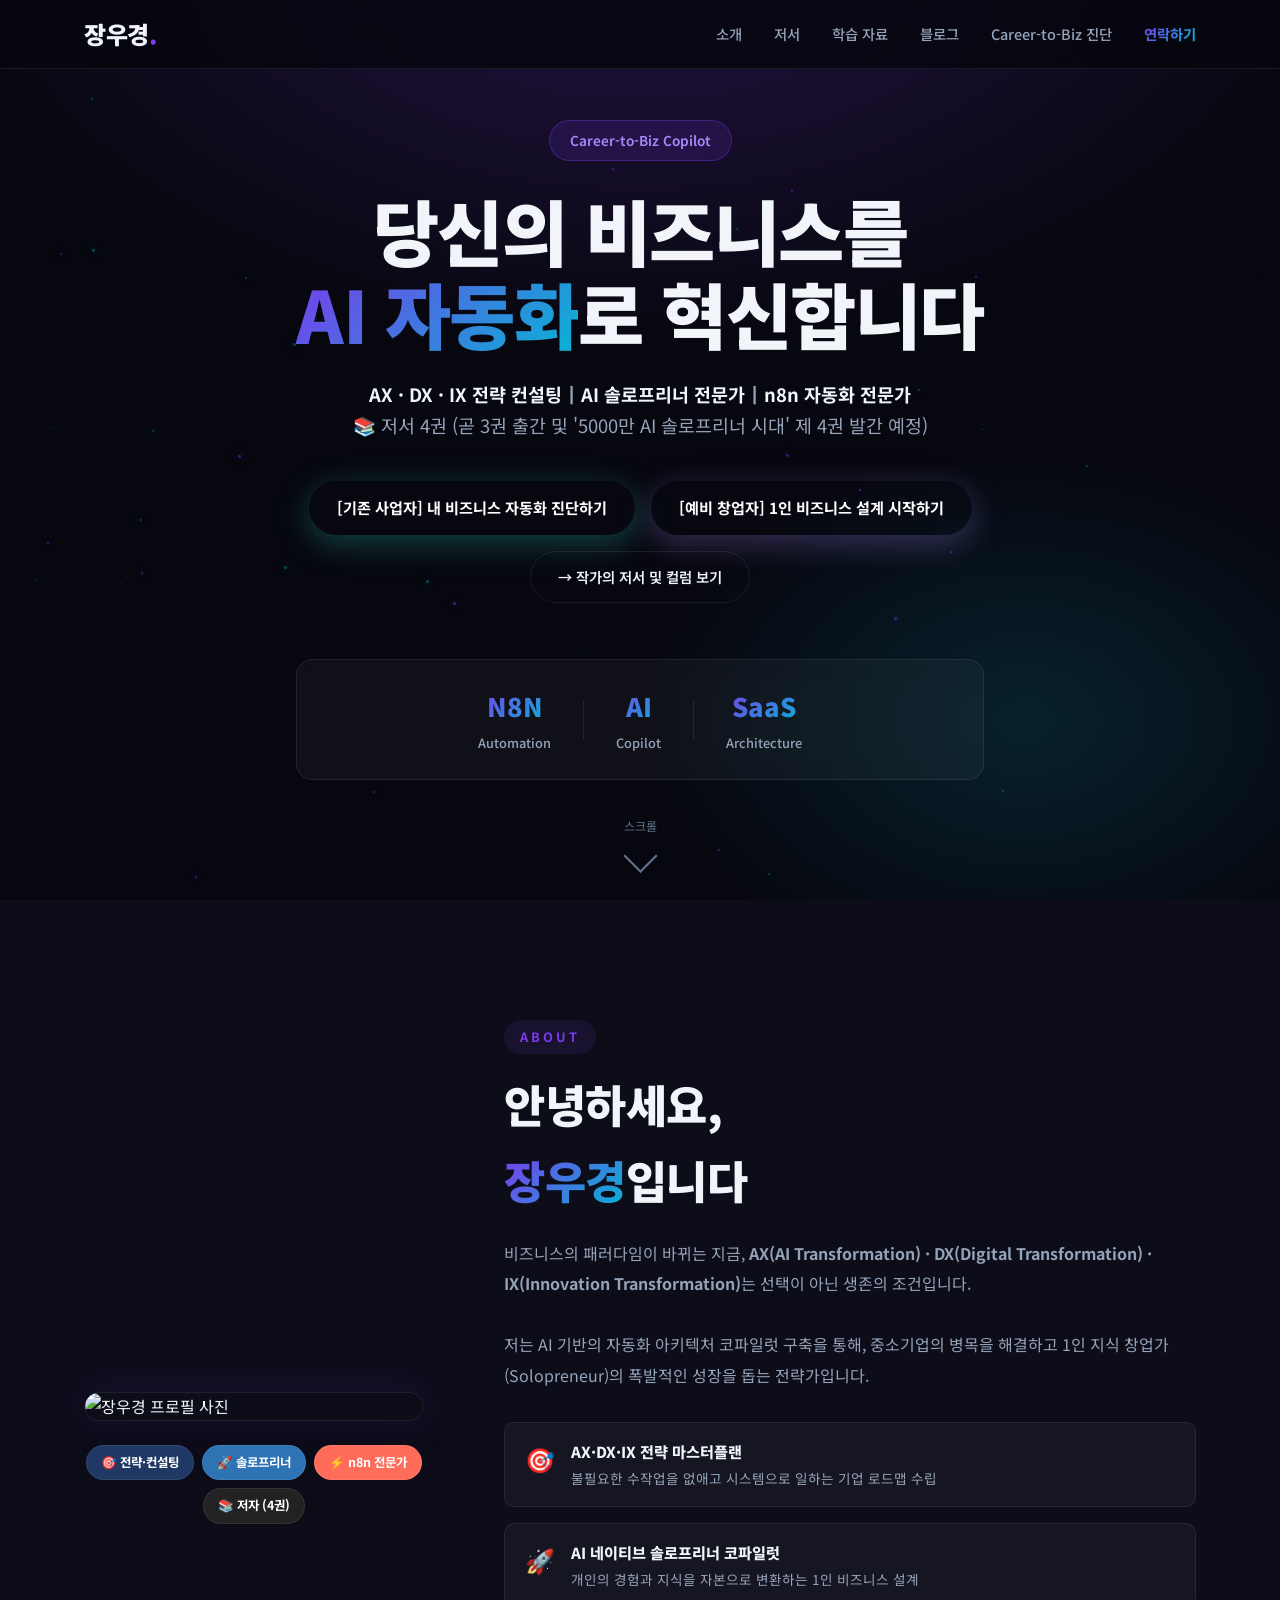
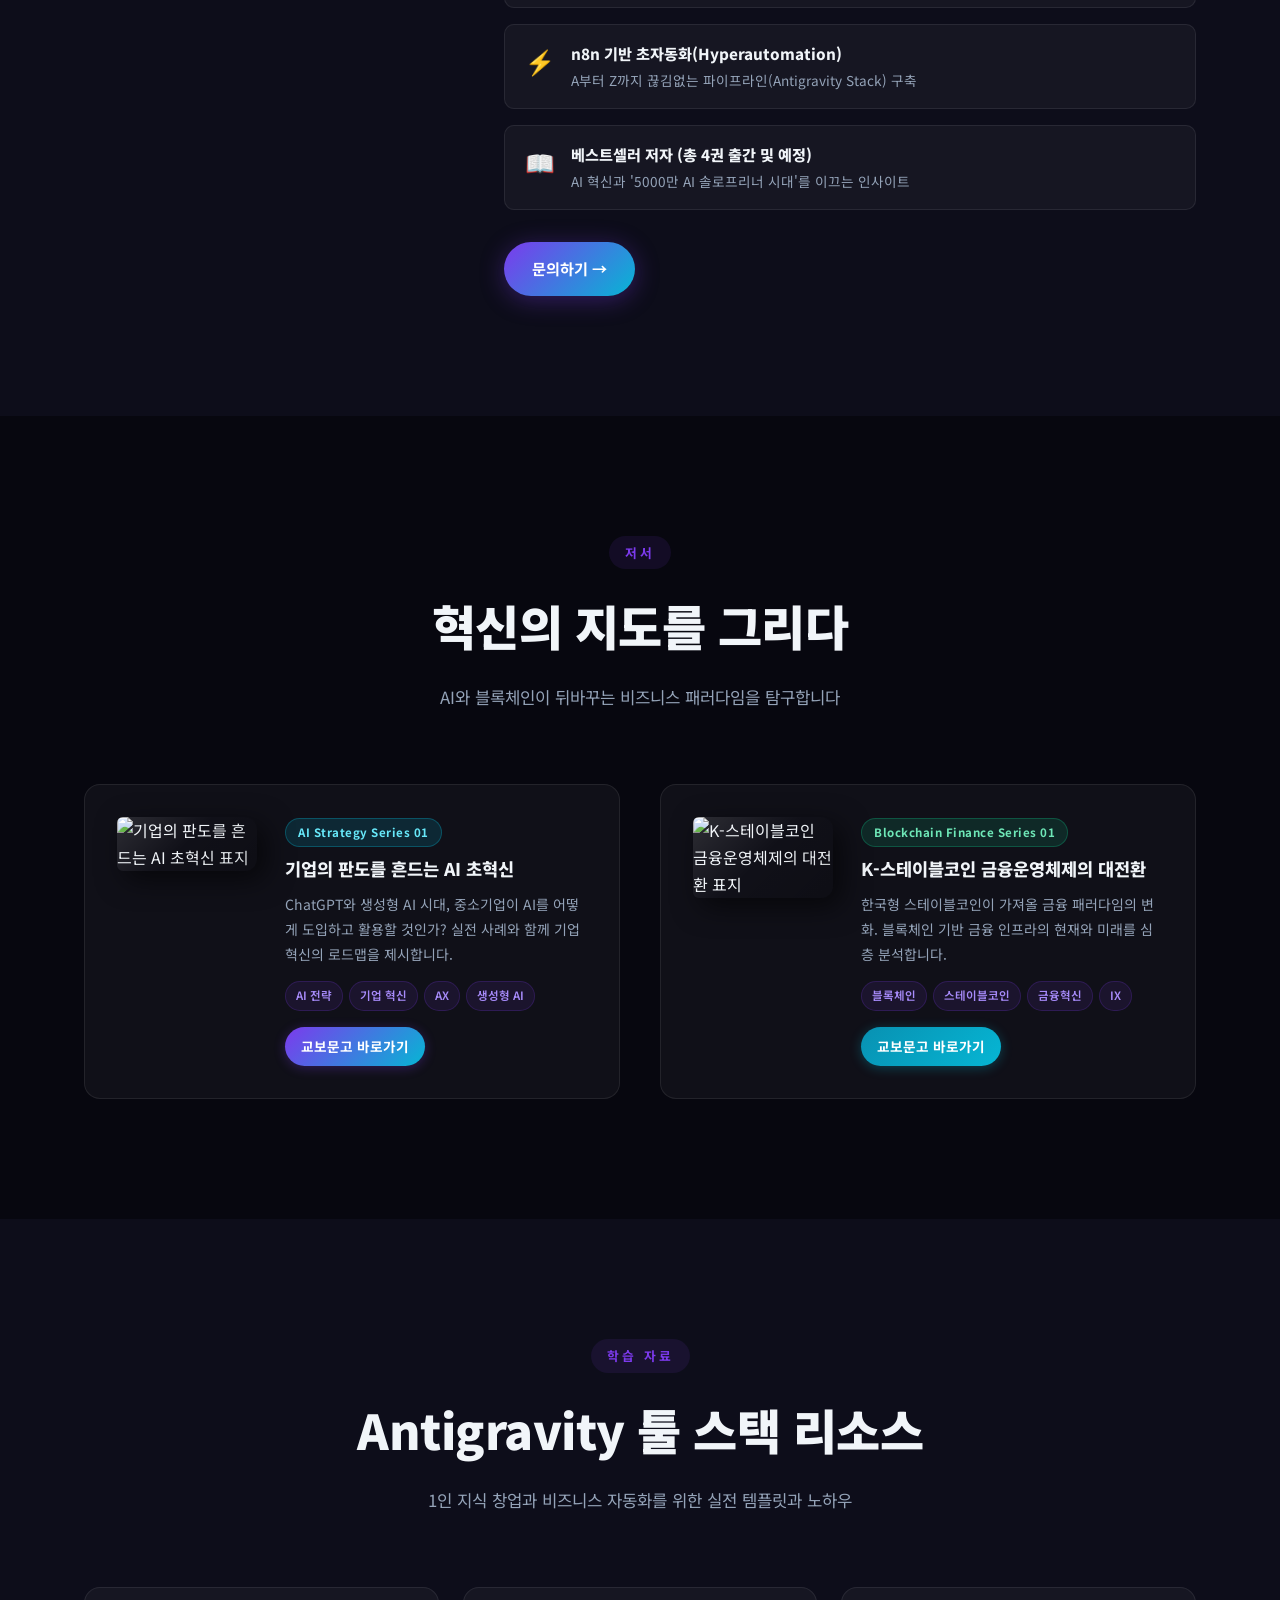
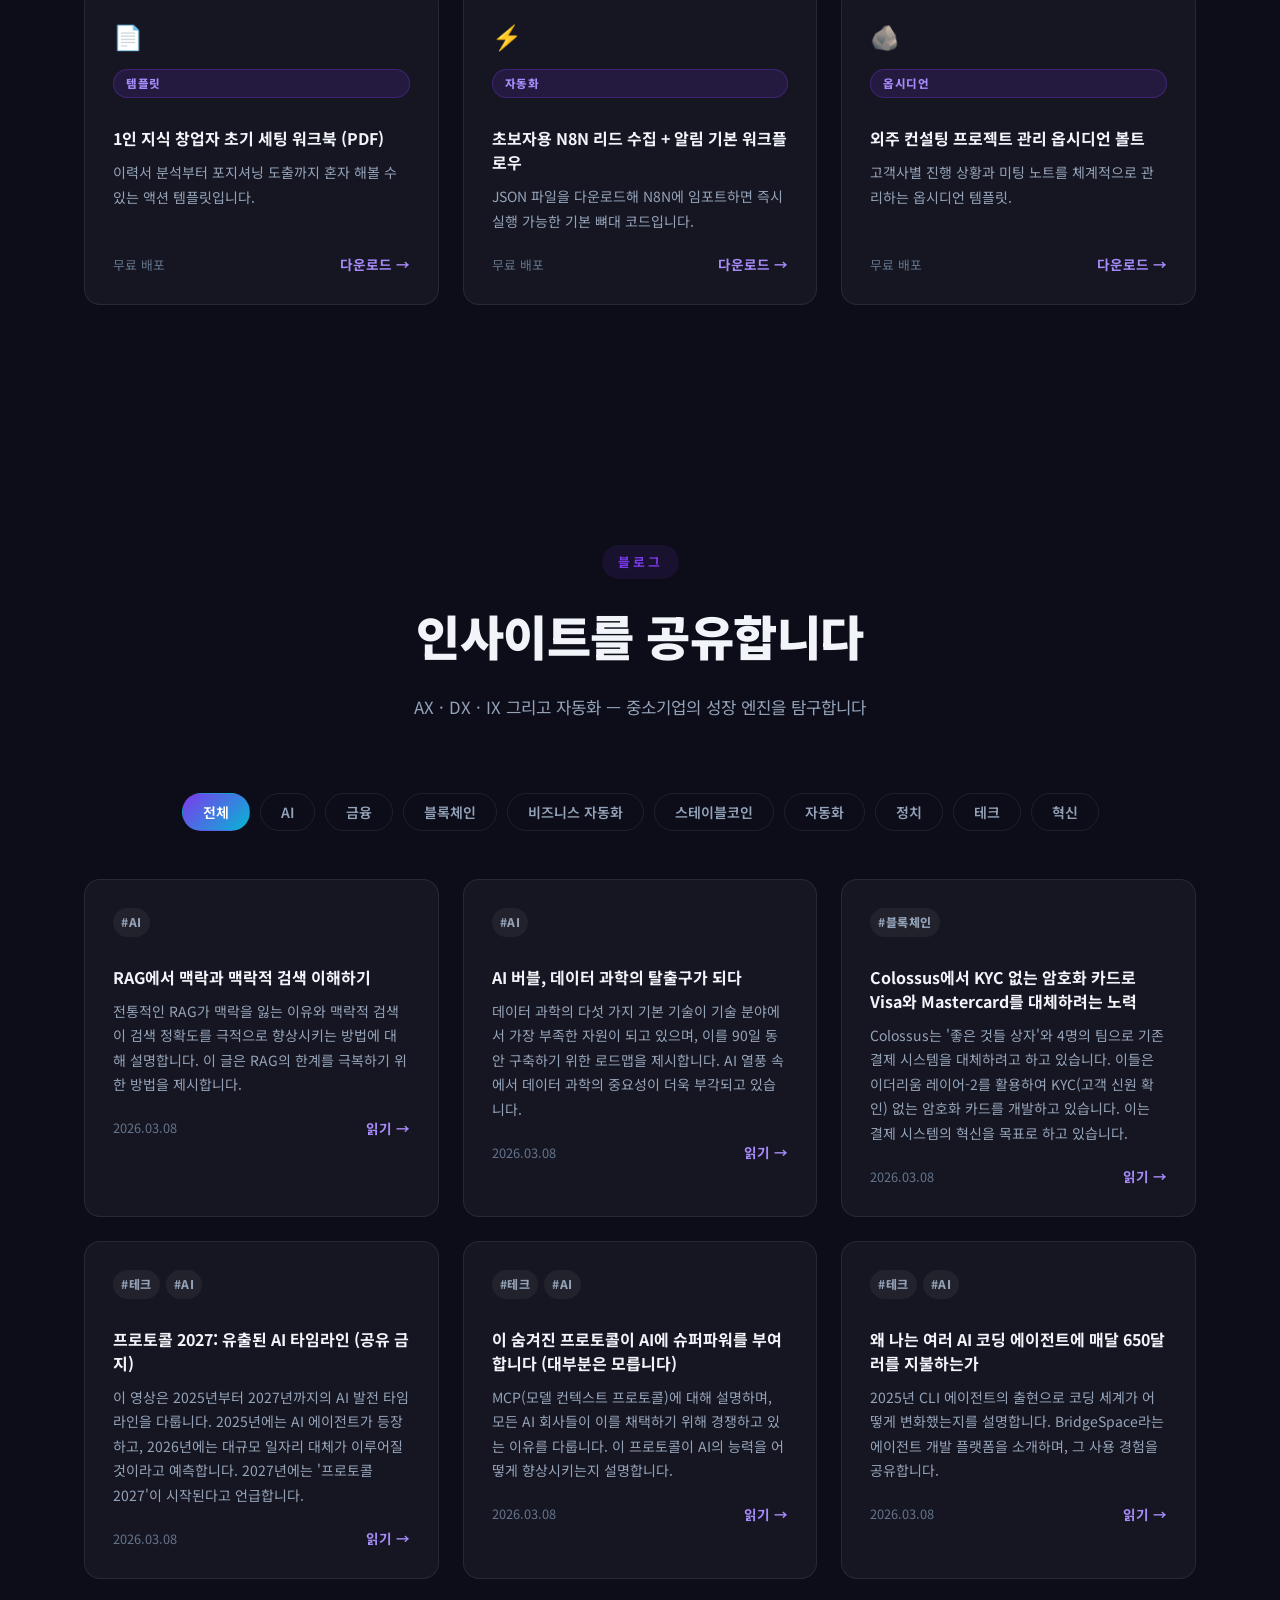
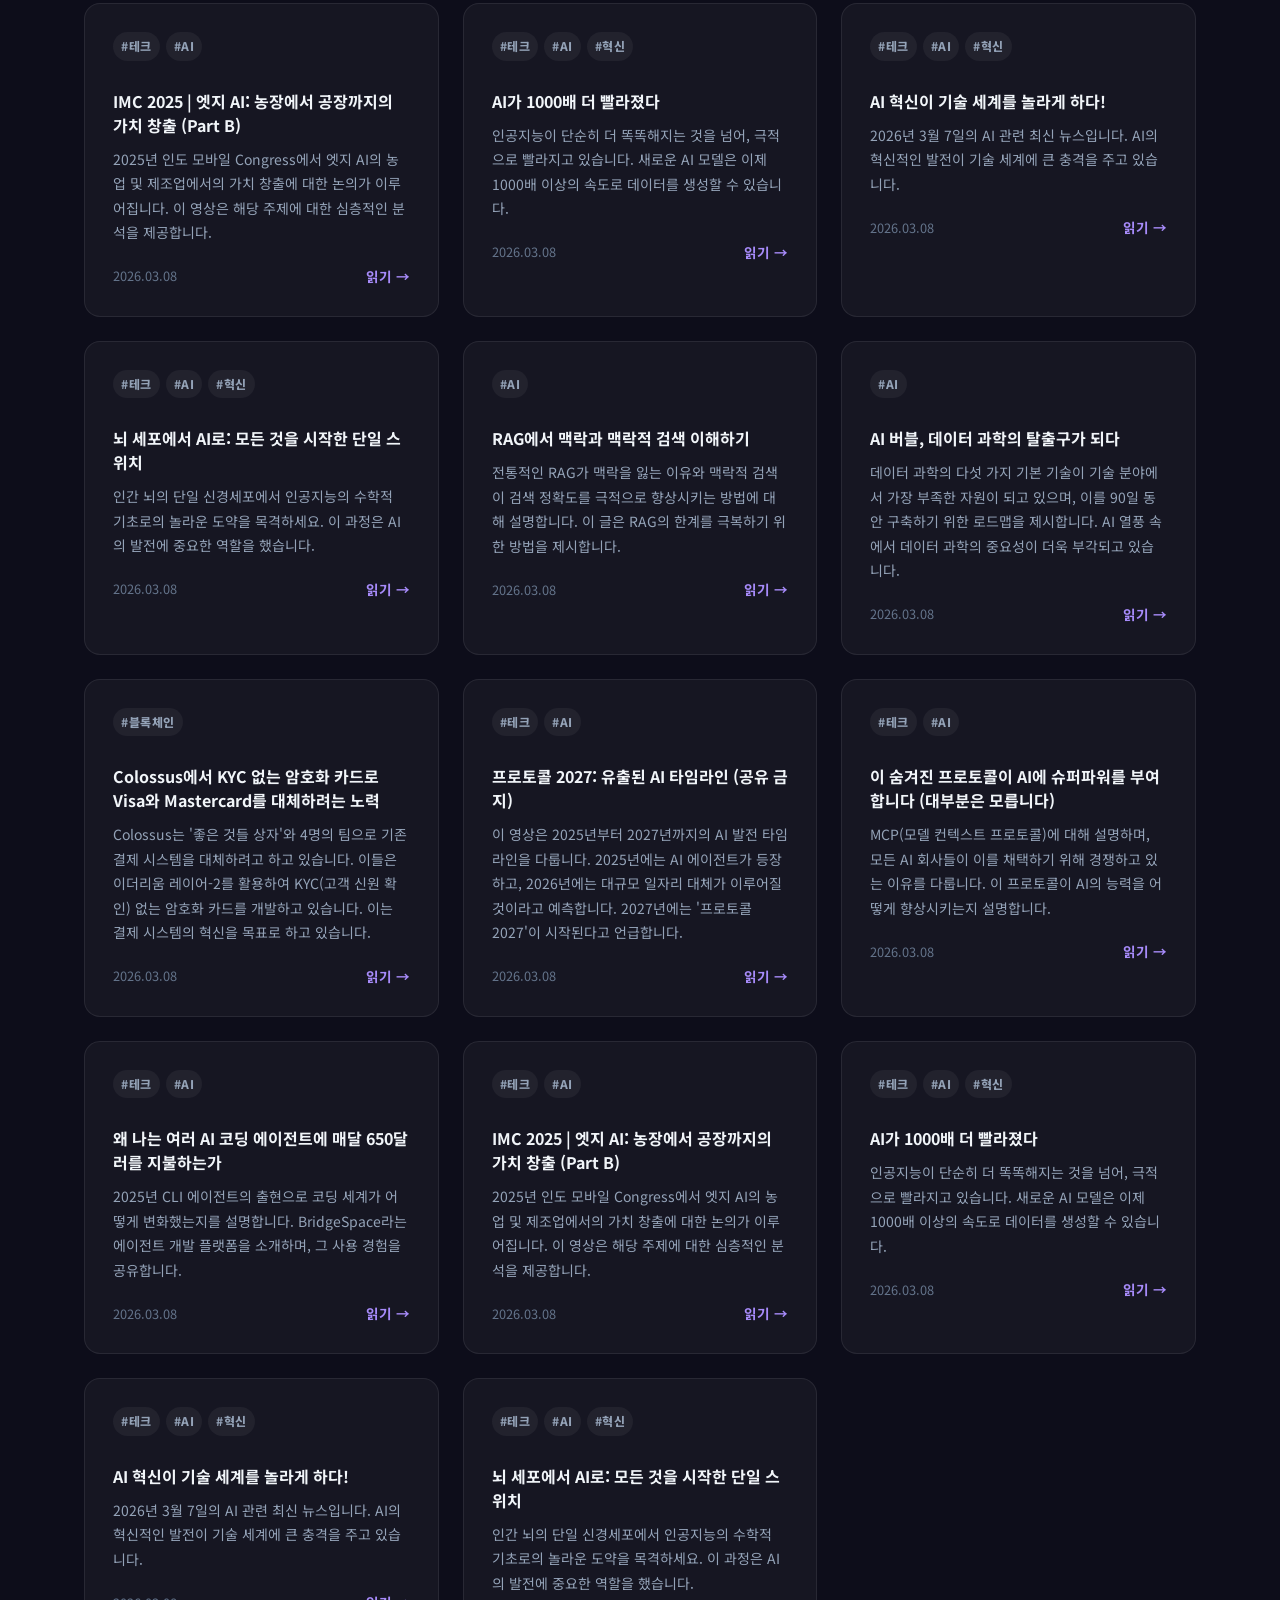
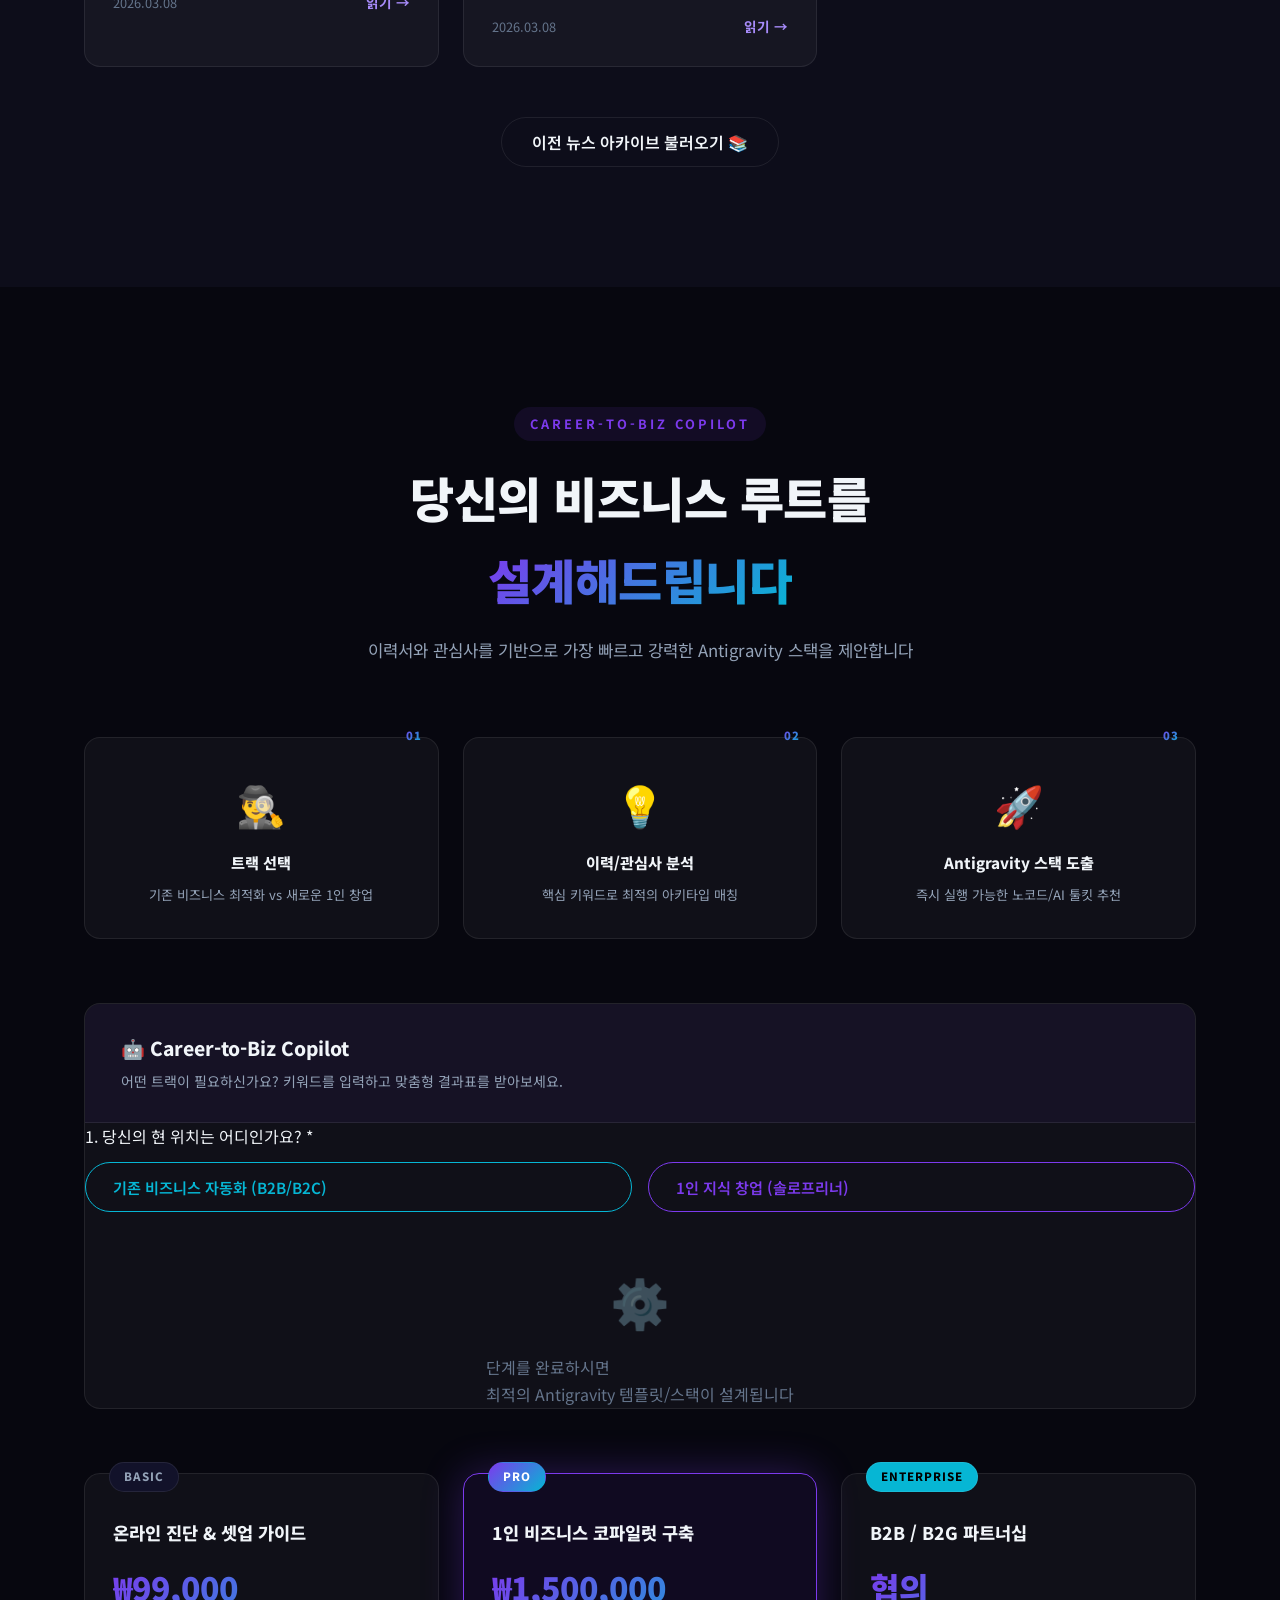
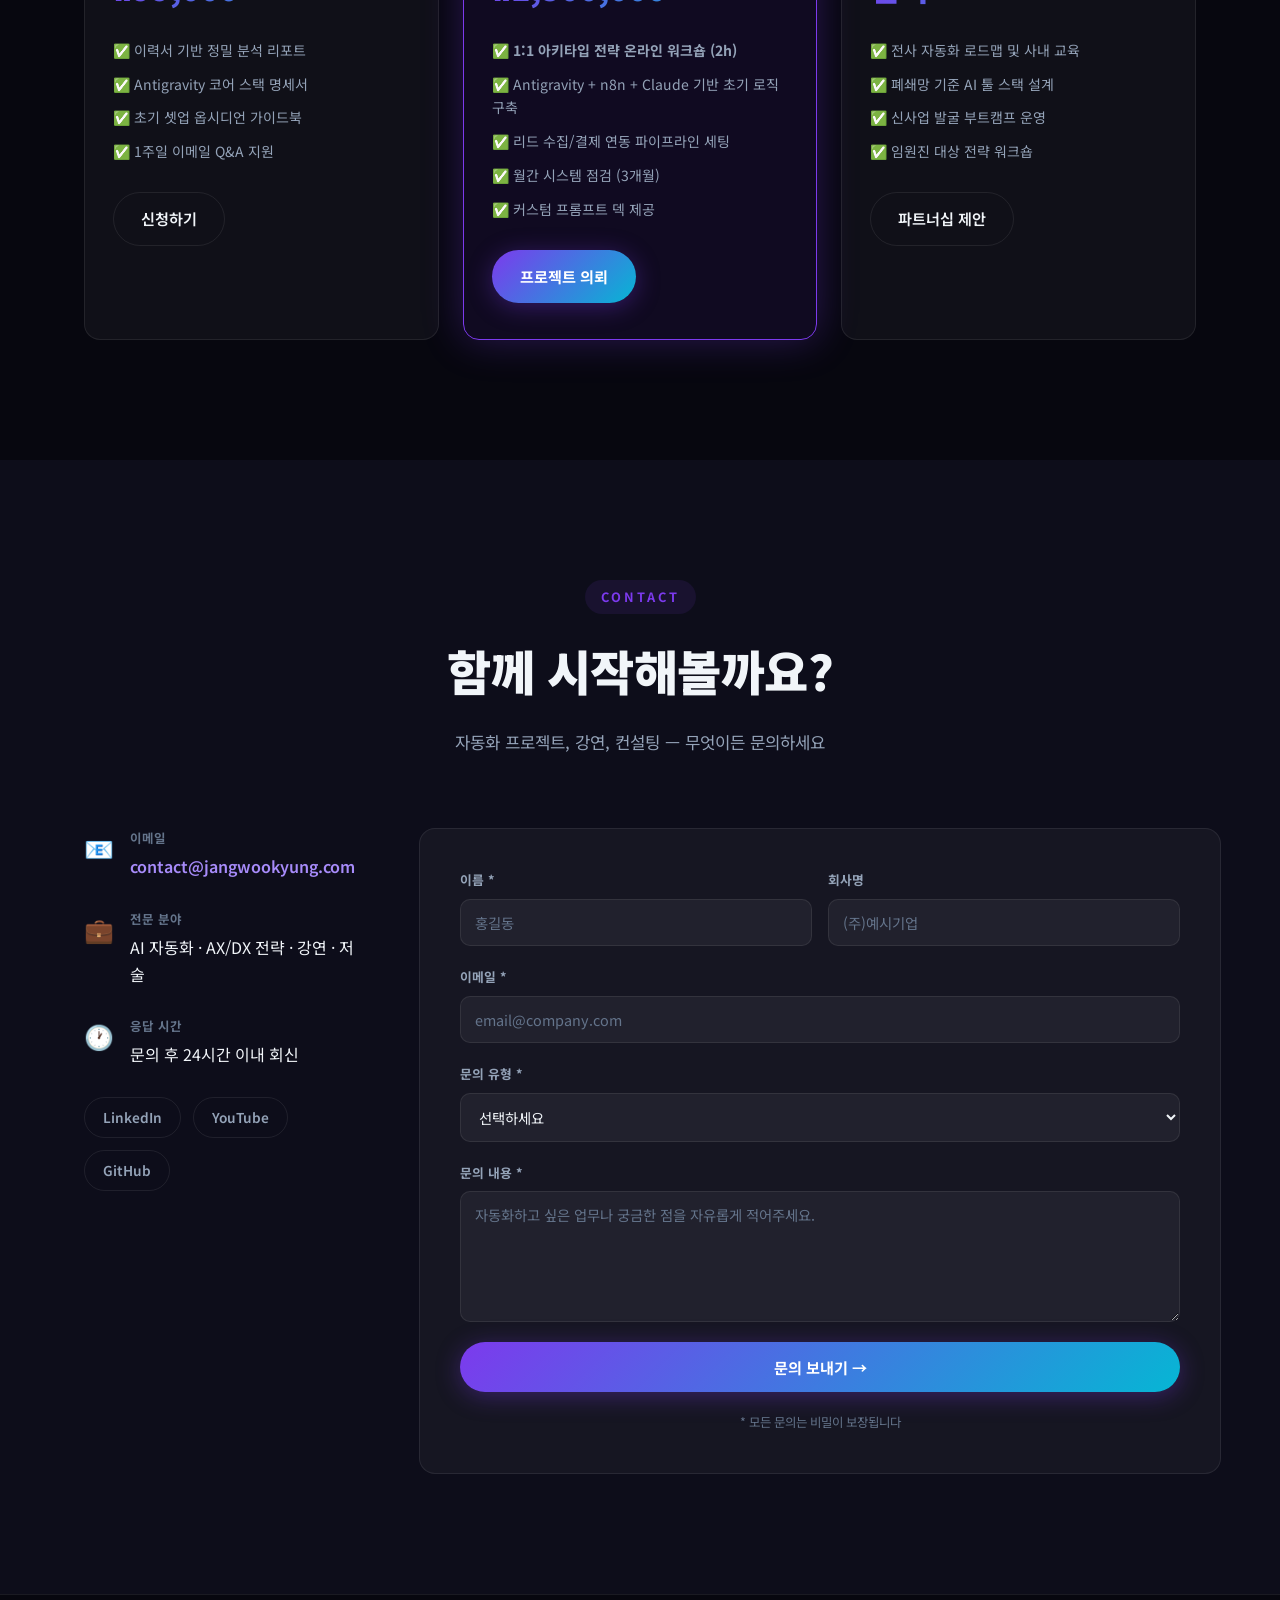
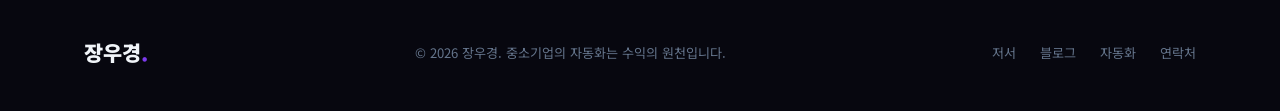
==== commit 063676fc: "fix(cache): force css and js cache busting" ====
--- a/index.html
+++ b/index.html
@@ -10,7 +10,7 @@
   <link
     href="https://fonts.googleapis.com/css2?family=Noto+Sans+KR:wght@300;400;500;700;900&family=Inter:wght@300;400;600;700&display=swap"
     rel="stylesheet" />
-  <link rel="stylesheet" href="style.css" />
+  <link rel="stylesheet" href="style.css?v=2" />
 </head>
 
 <body>
@@ -437,7 +437,7 @@
     </div>
   </footer>
 
-  <script src="app.js"></script>
+  <script src="app.js?v=2"></script>
 </body>
 
 </html>
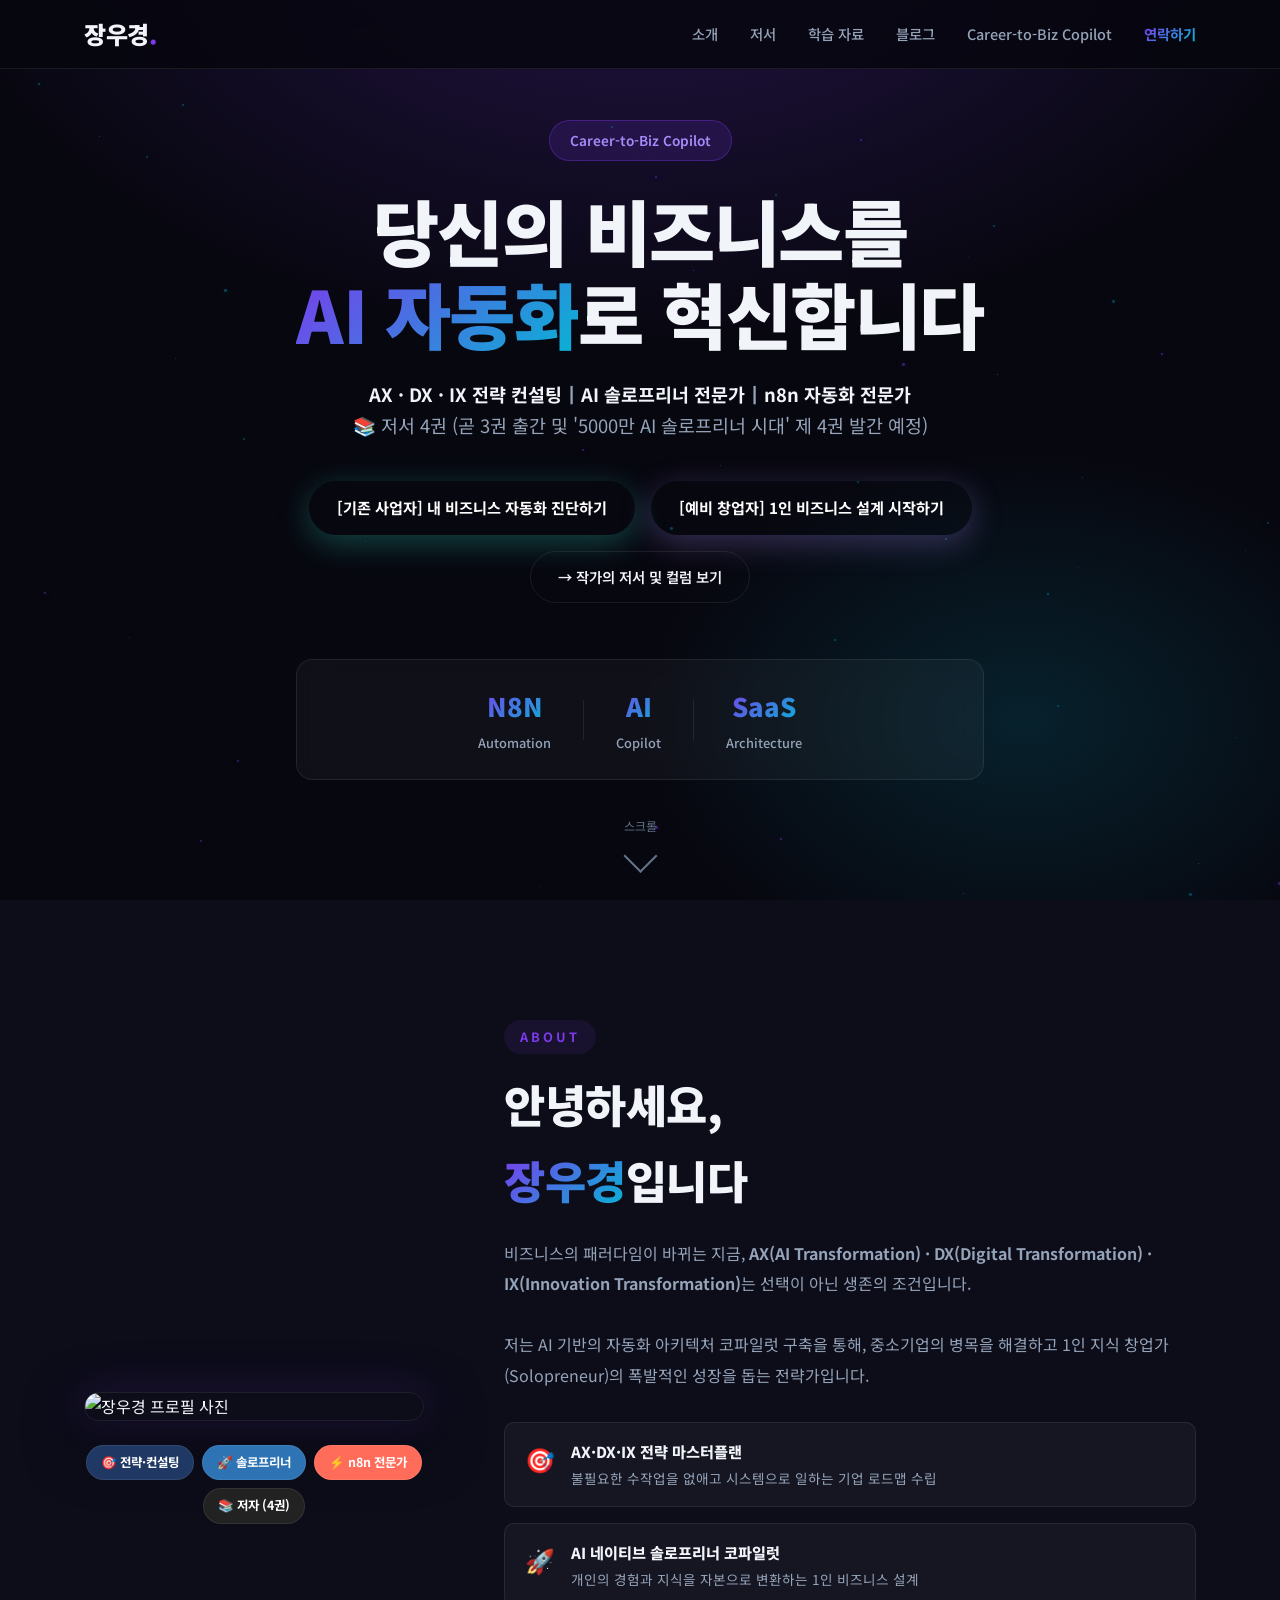
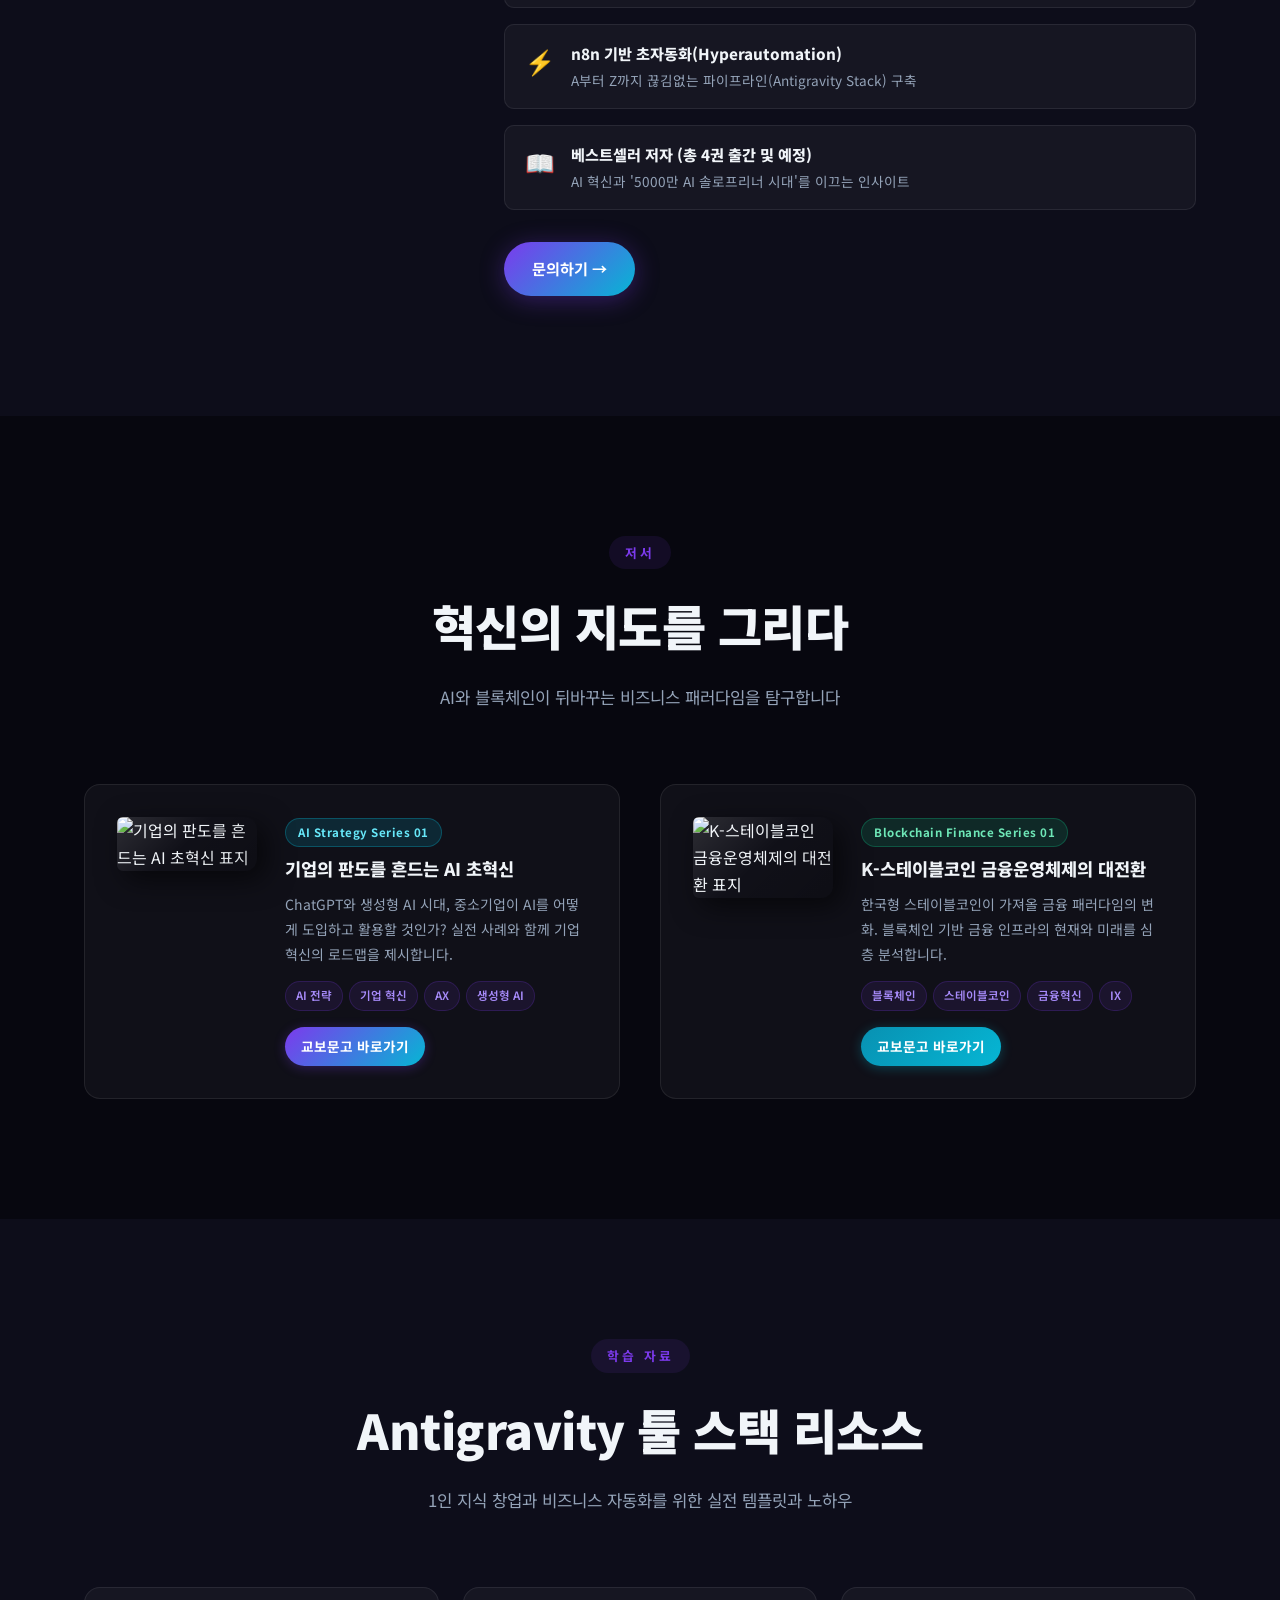
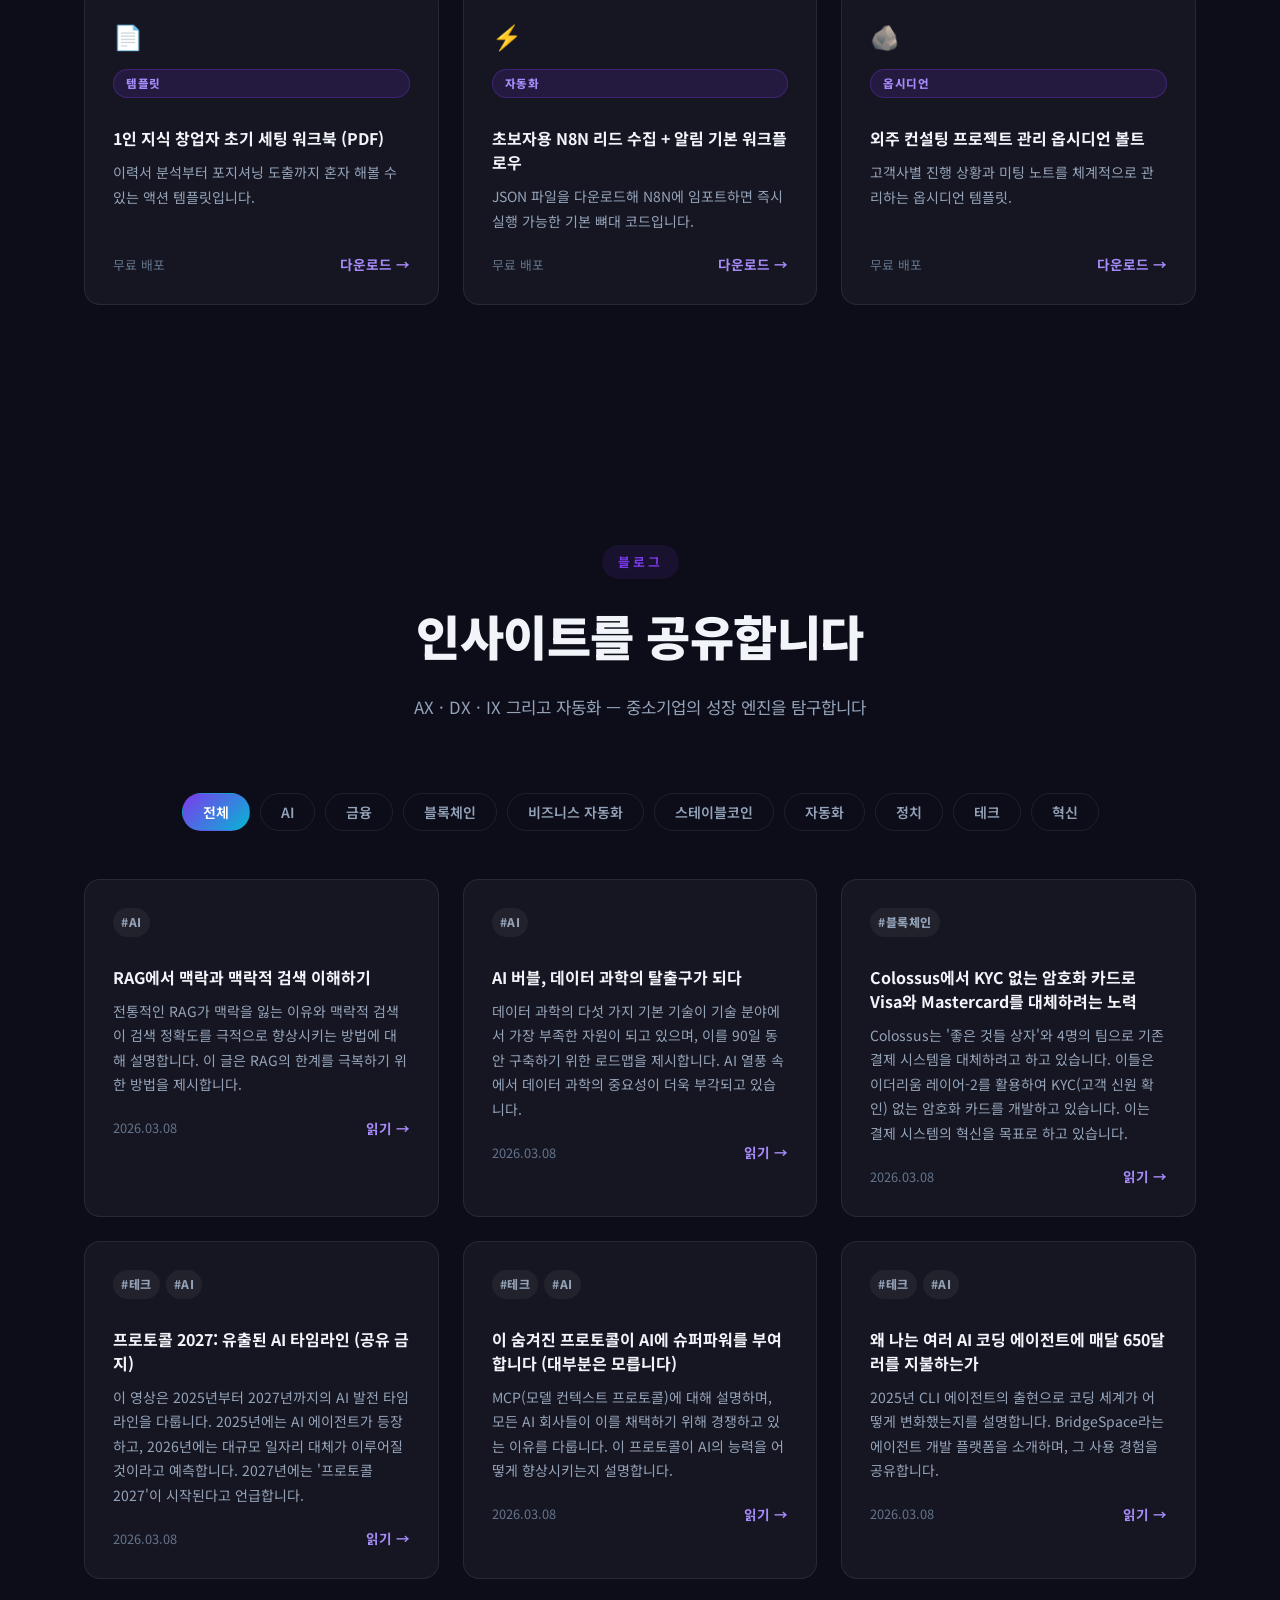
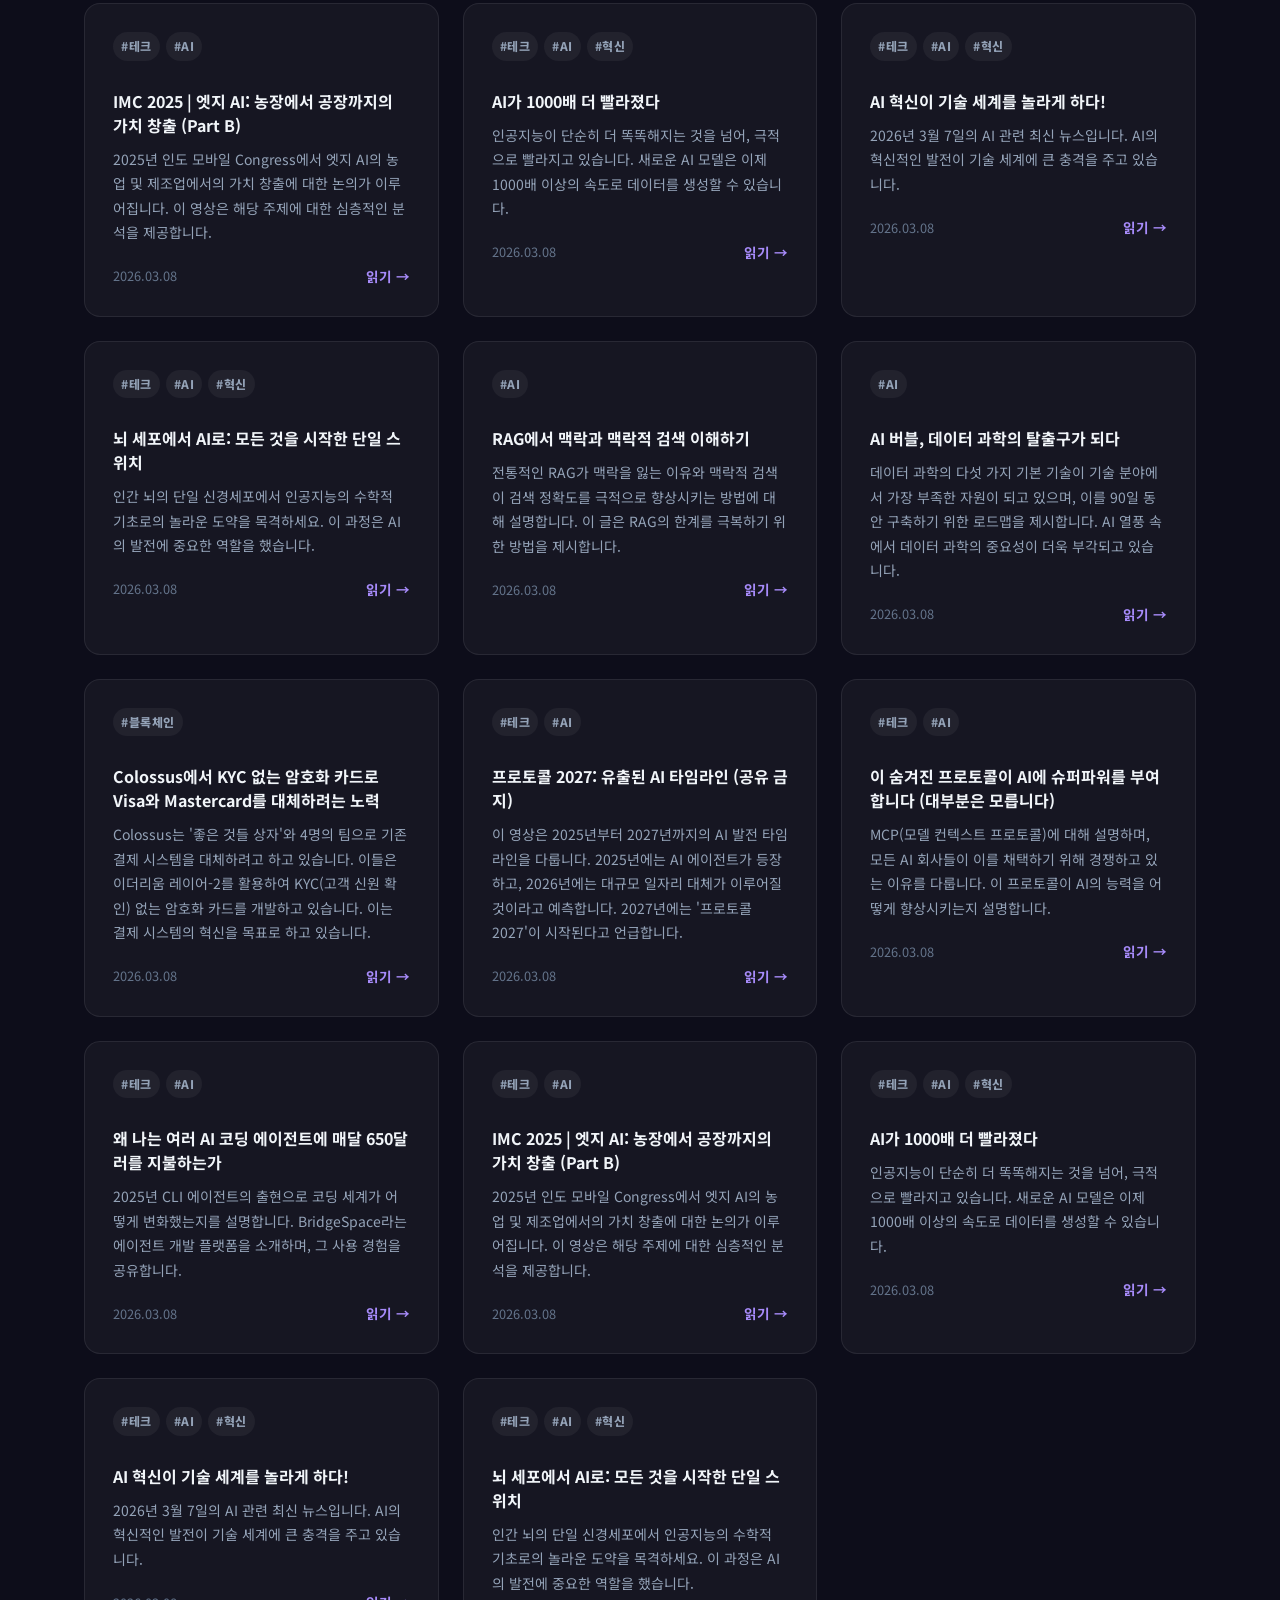
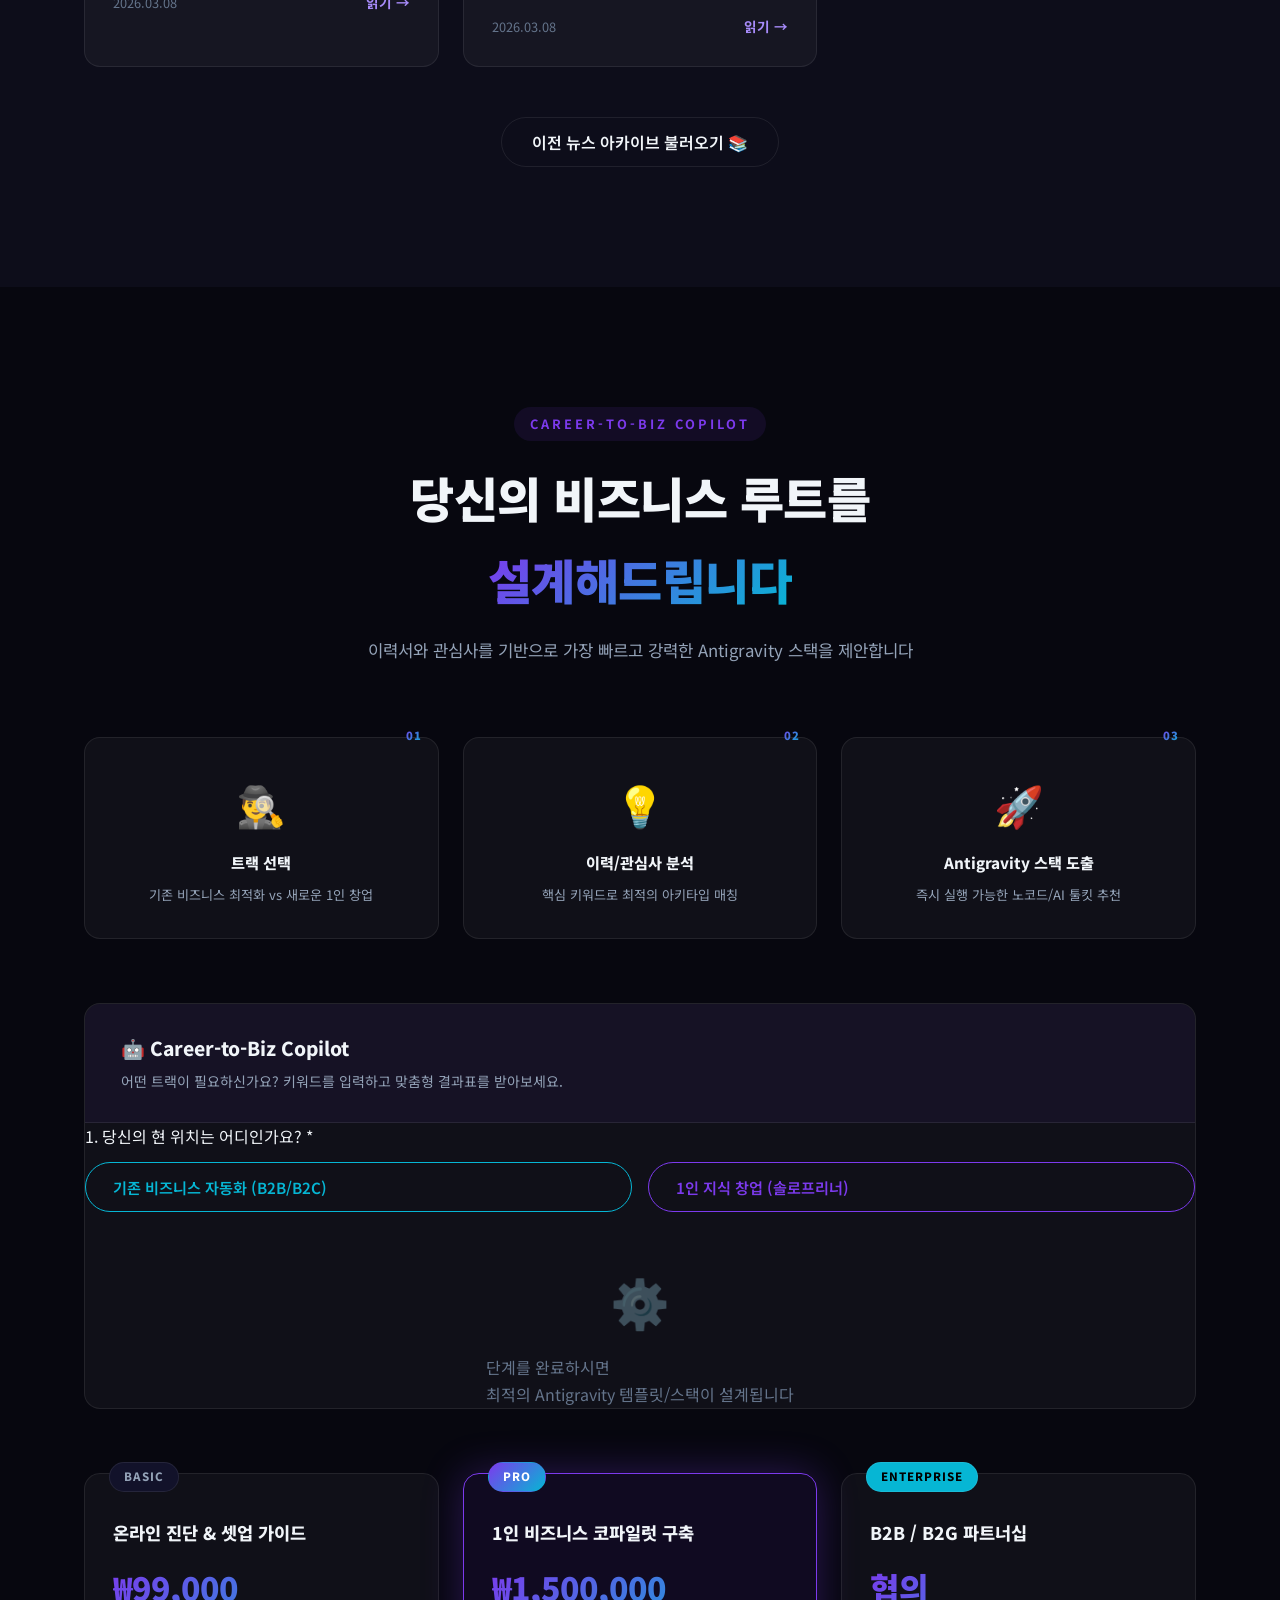
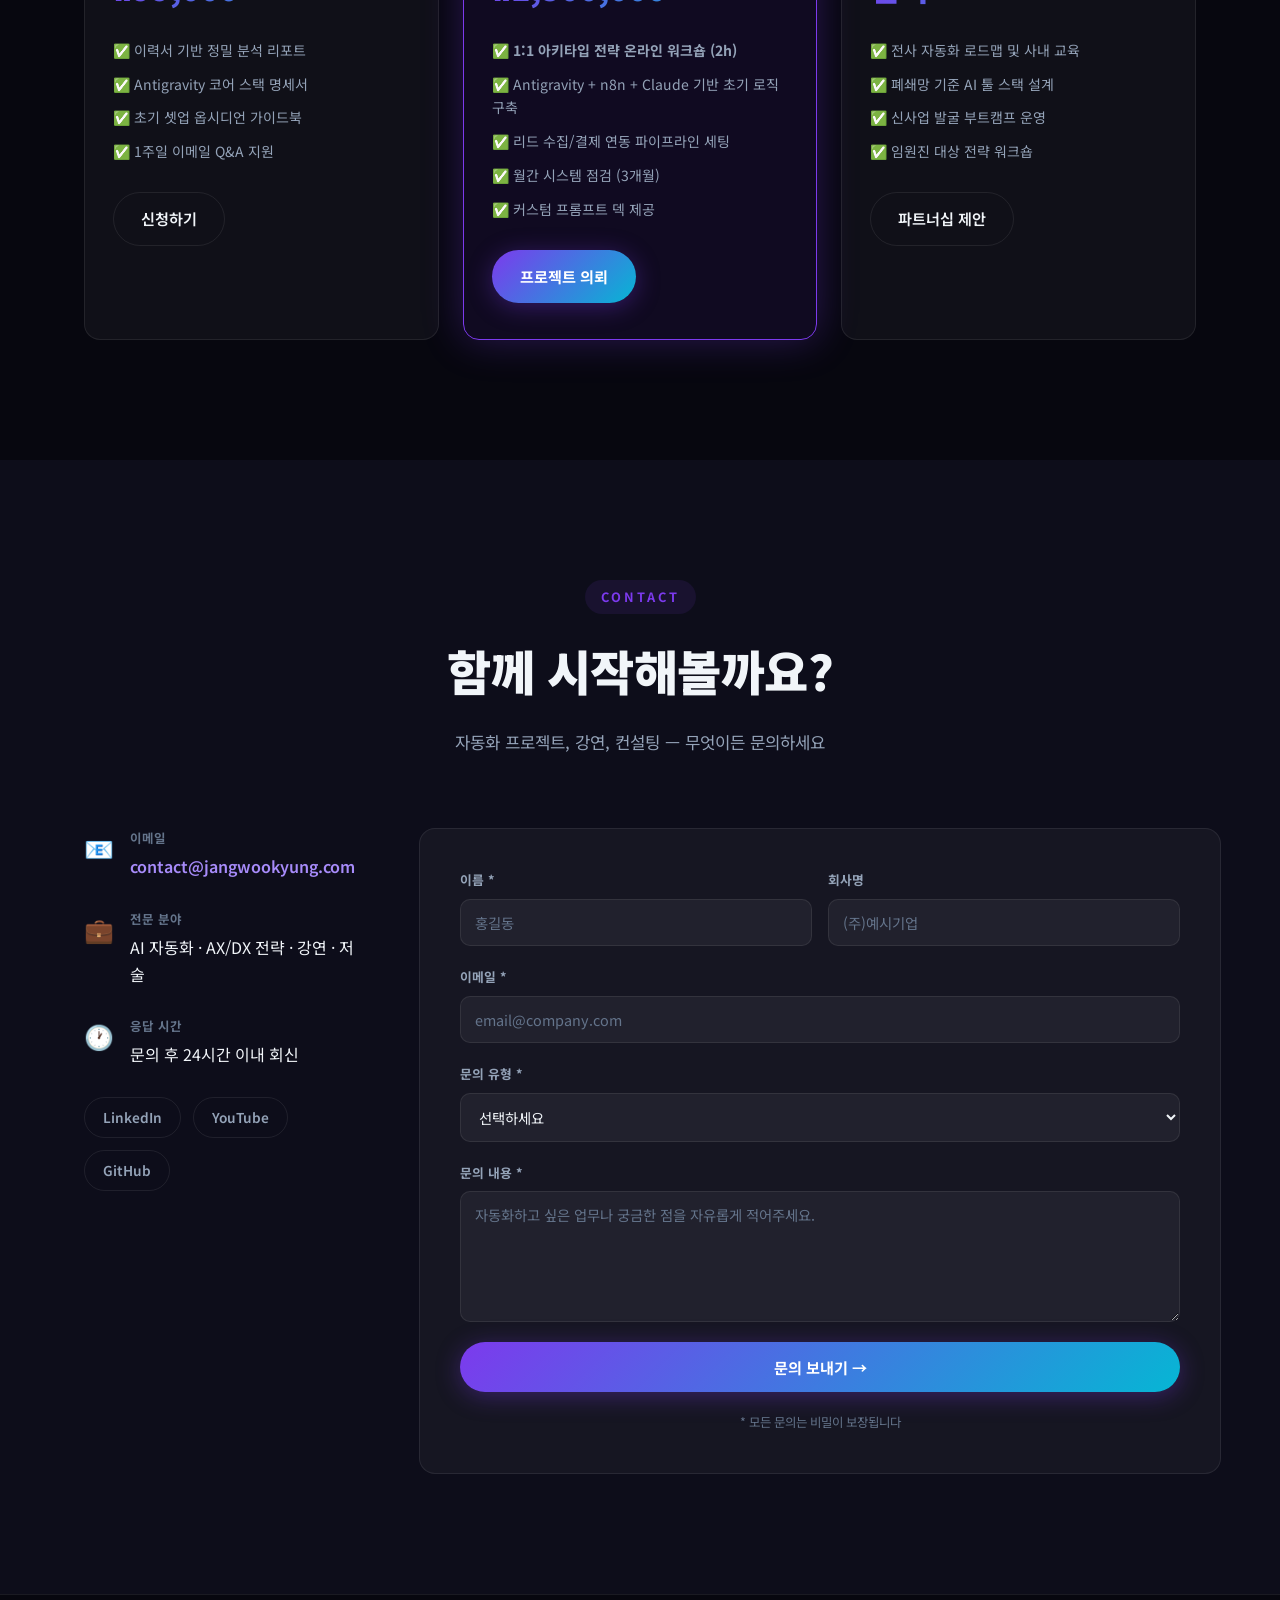
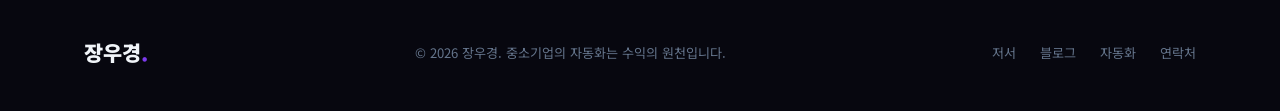
==== commit b71fbe39: "fix(ui): update navbar links and bump cache" ====
--- a/index.html
+++ b/index.html
@@ -10,7 +10,7 @@
   <link
     href="https://fonts.googleapis.com/css2?family=Noto+Sans+KR:wght@300;400;500;700;900&family=Inter:wght@300;400;600;700&display=swap"
     rel="stylesheet" />
-  <link rel="stylesheet" href="style.css?v=2" />
+  <link rel="stylesheet" href="style.css?v=3" />
 </head>
 
 <body>
@@ -24,7 +24,7 @@
         <li><a href="#books">저서</a></li>
         <li><a href="#resources">학습 자료</a></li>
         <li><a href="#blog">블로그</a></li>
-        <li><a href="#automation">Career-to-Biz 진단</a></li>
+        <li><a href="#automation">Career-to-Biz Copilot</a></li>
         <li><a href="#contact" class="btn-nav">연락하기</a></li>
       </ul>
       <button id="menu-toggle" aria-label="메뉴">☰</button>
@@ -34,7 +34,7 @@
       <a href="#books">저서</a>
       <a href="#resources">학습 자료</a>
       <a href="#blog">블로그</a>
-      <a href="#automation">Career-to-Biz 진단</a>
+      <a href="#automation">Career-to-Biz Copilot</a>
       <a href="#contact">연락하기</a>
     </div>
   </nav>
@@ -437,7 +437,7 @@
     </div>
   </footer>
 
-  <script src="app.js?v=2"></script>
+  <script src="app.js?v=3"></script>
 </body>
 
 </html>
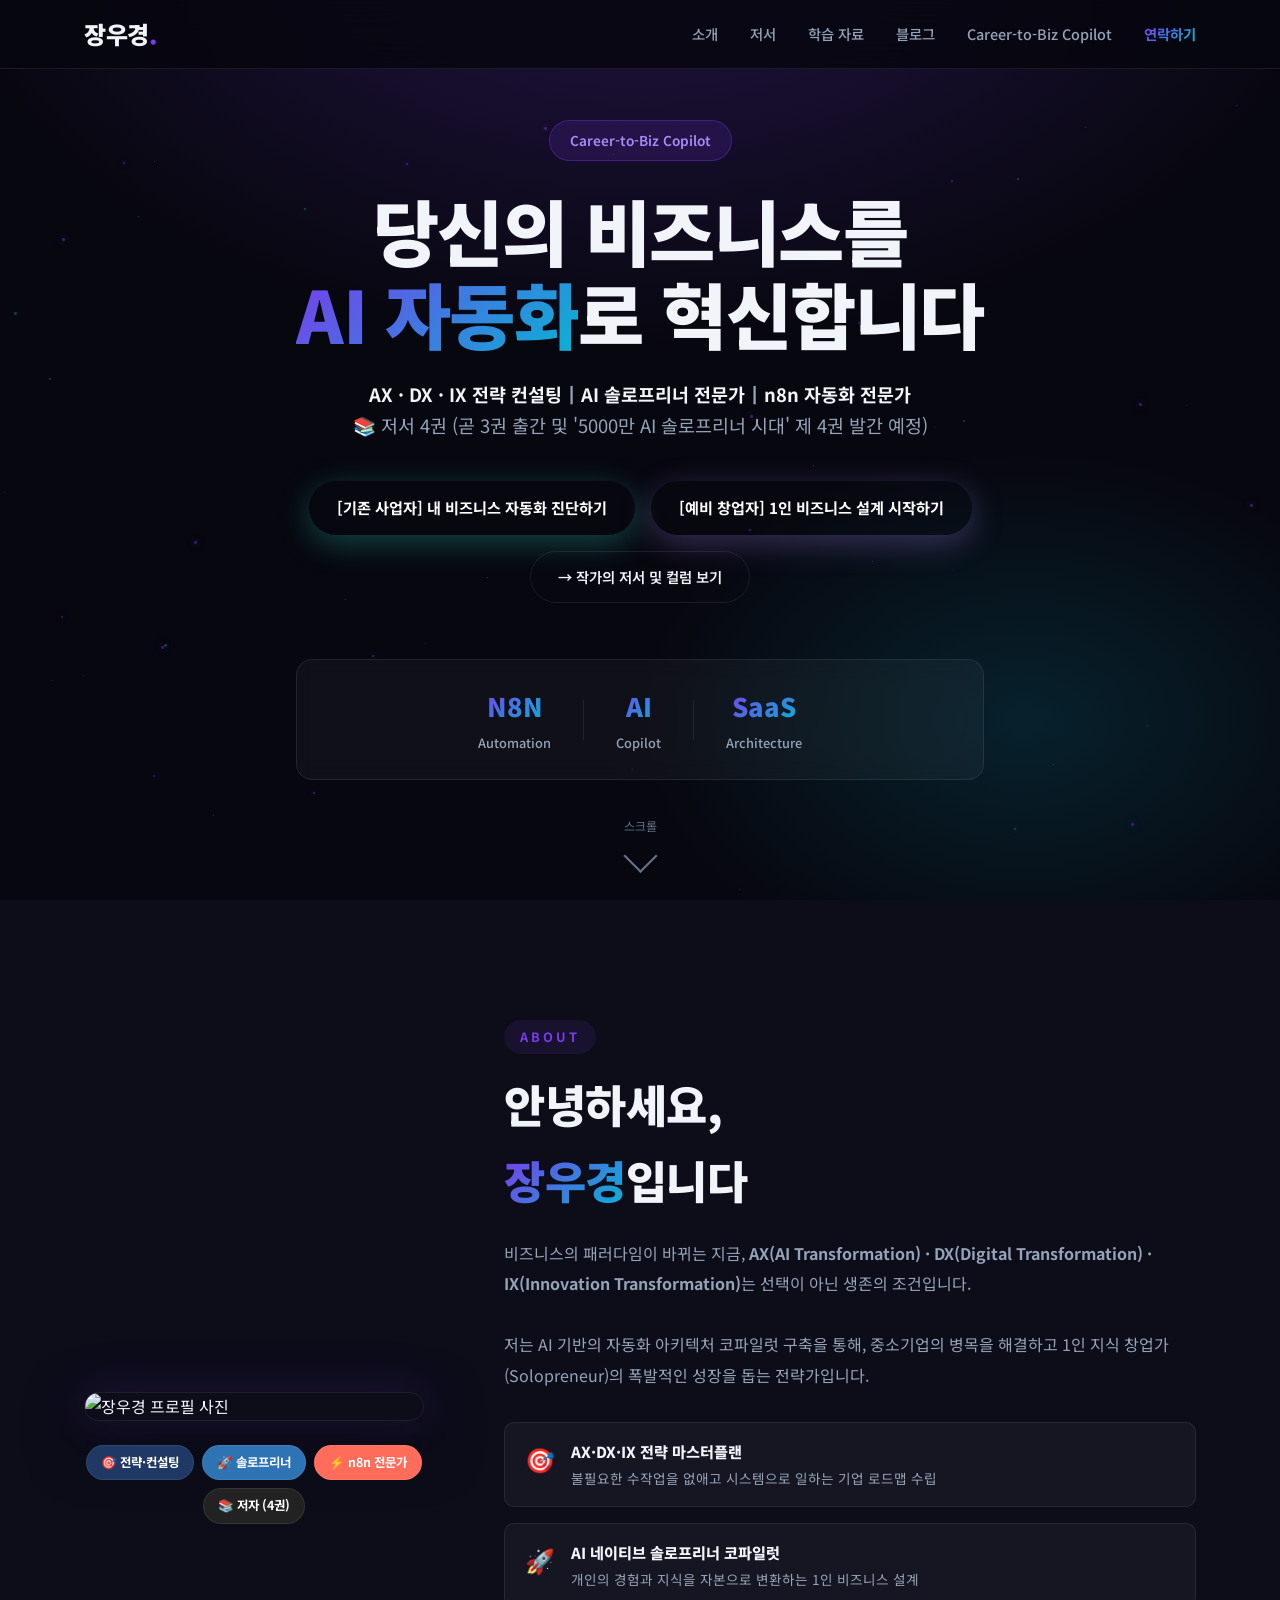
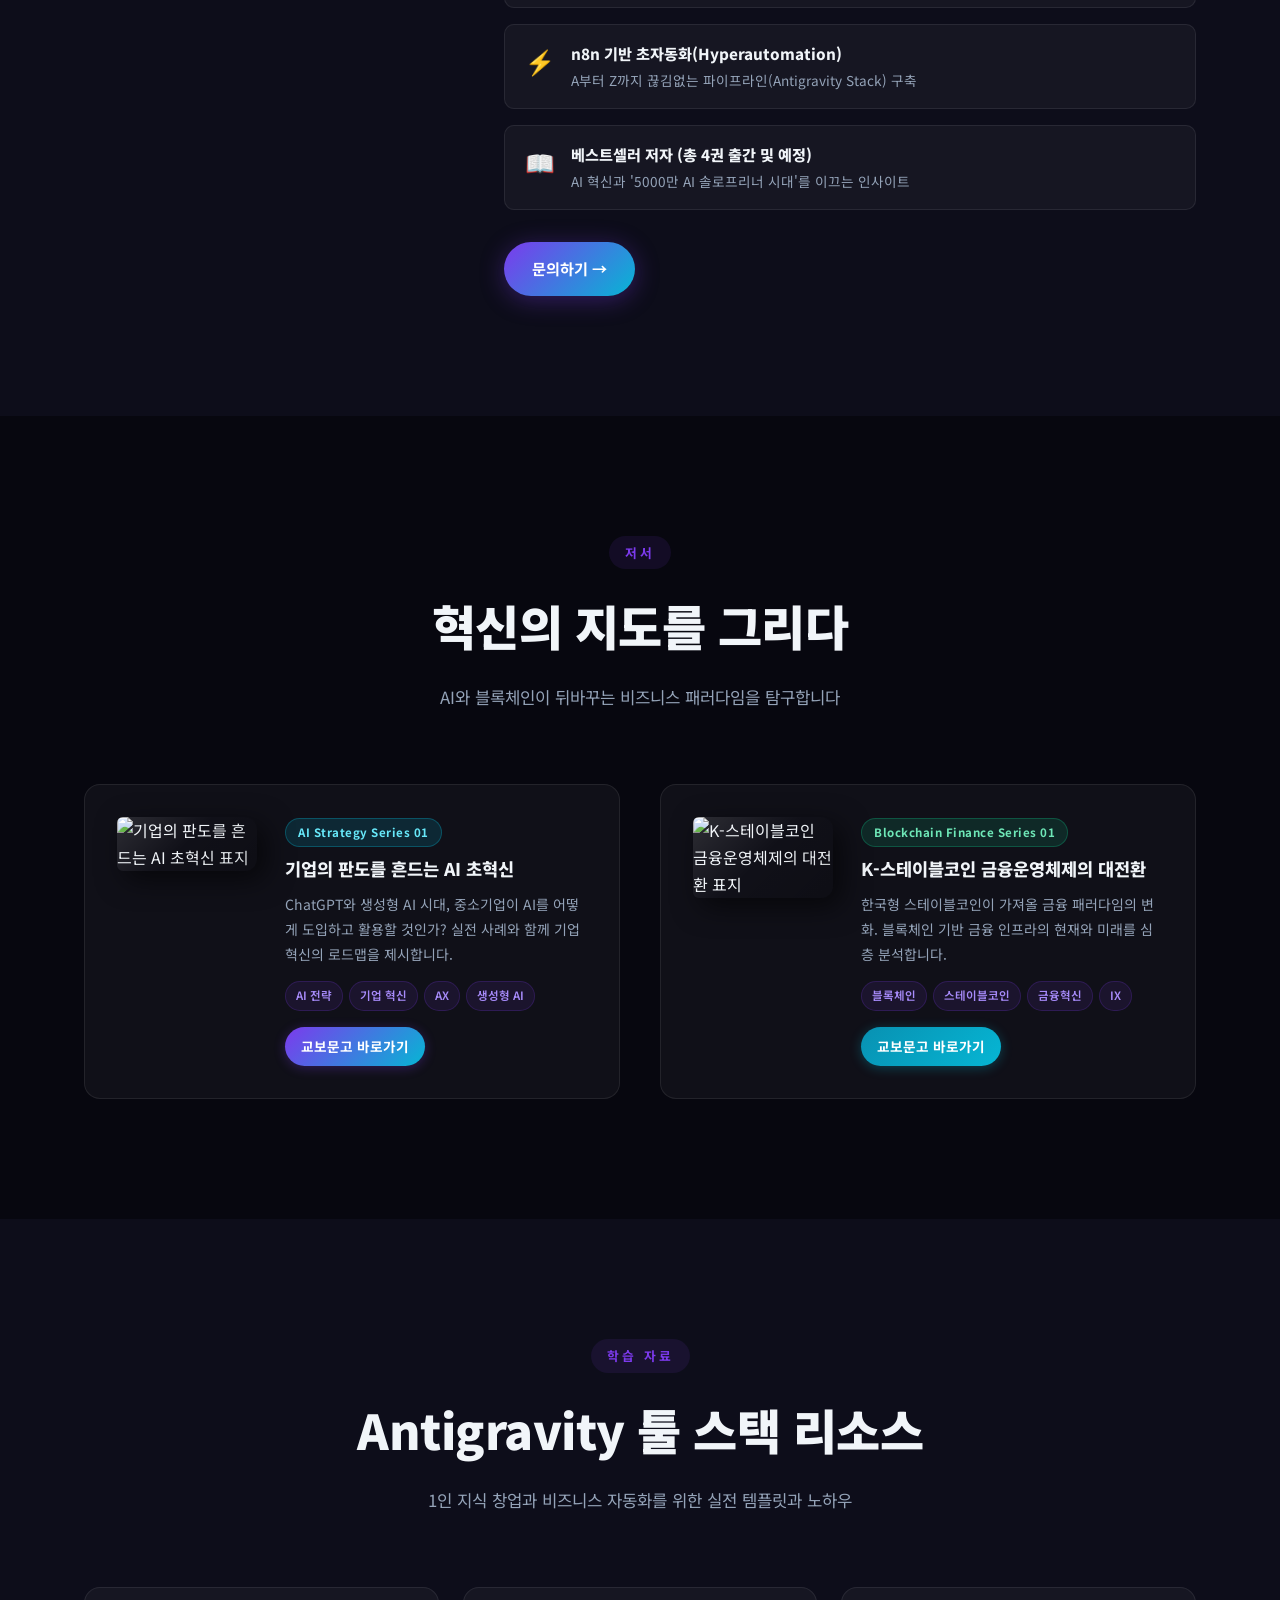
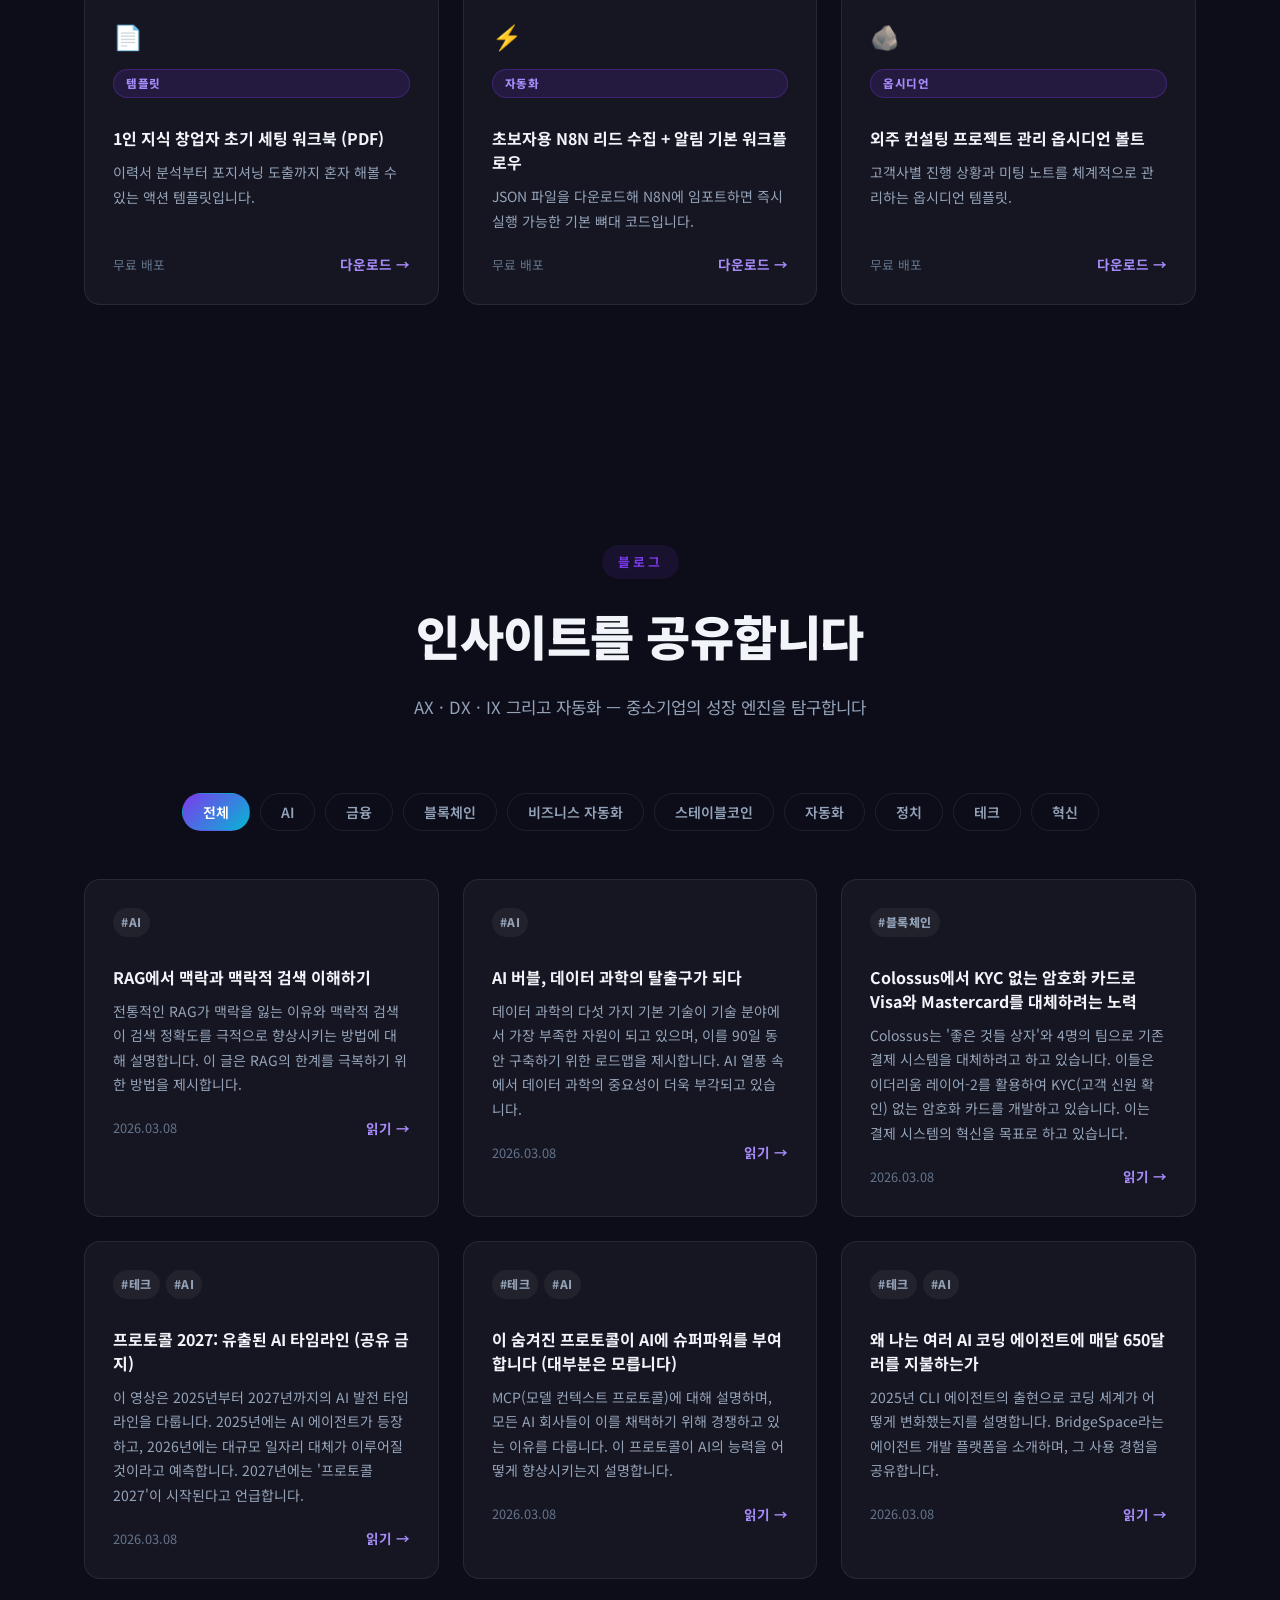
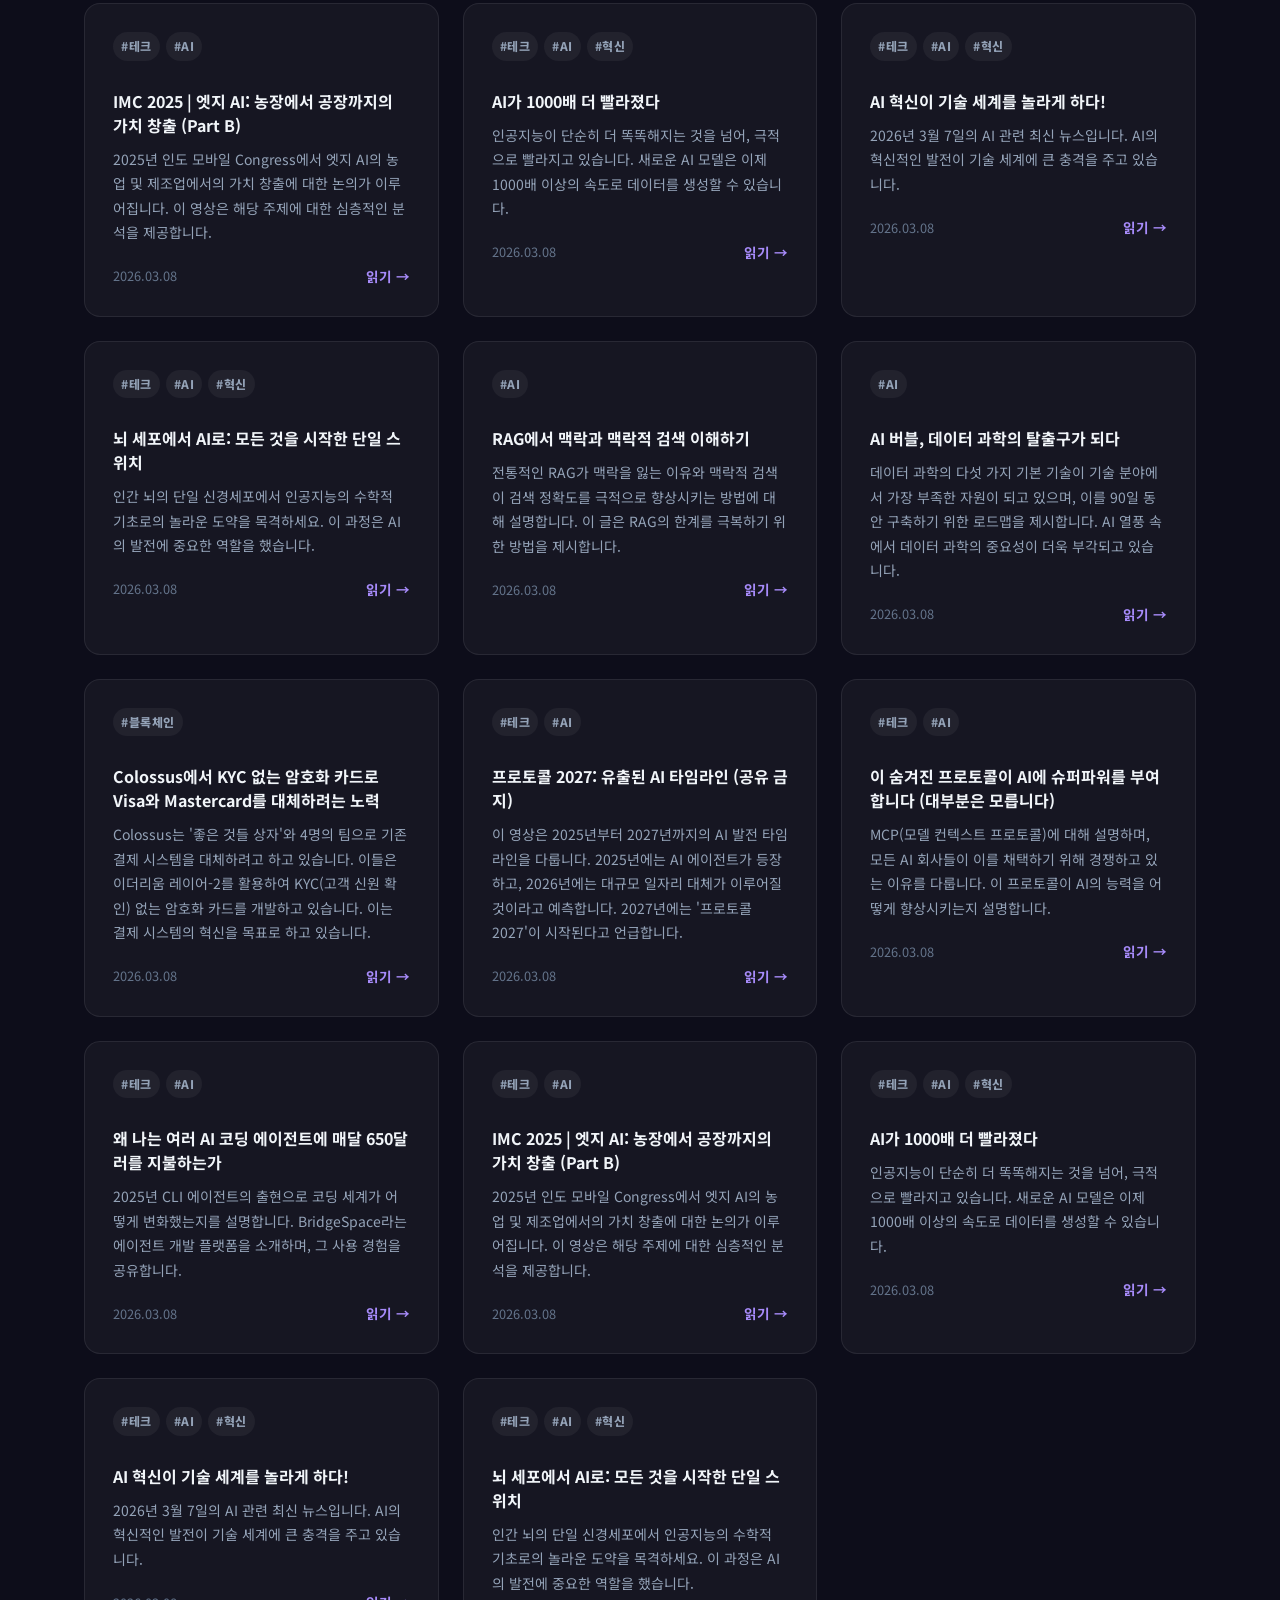
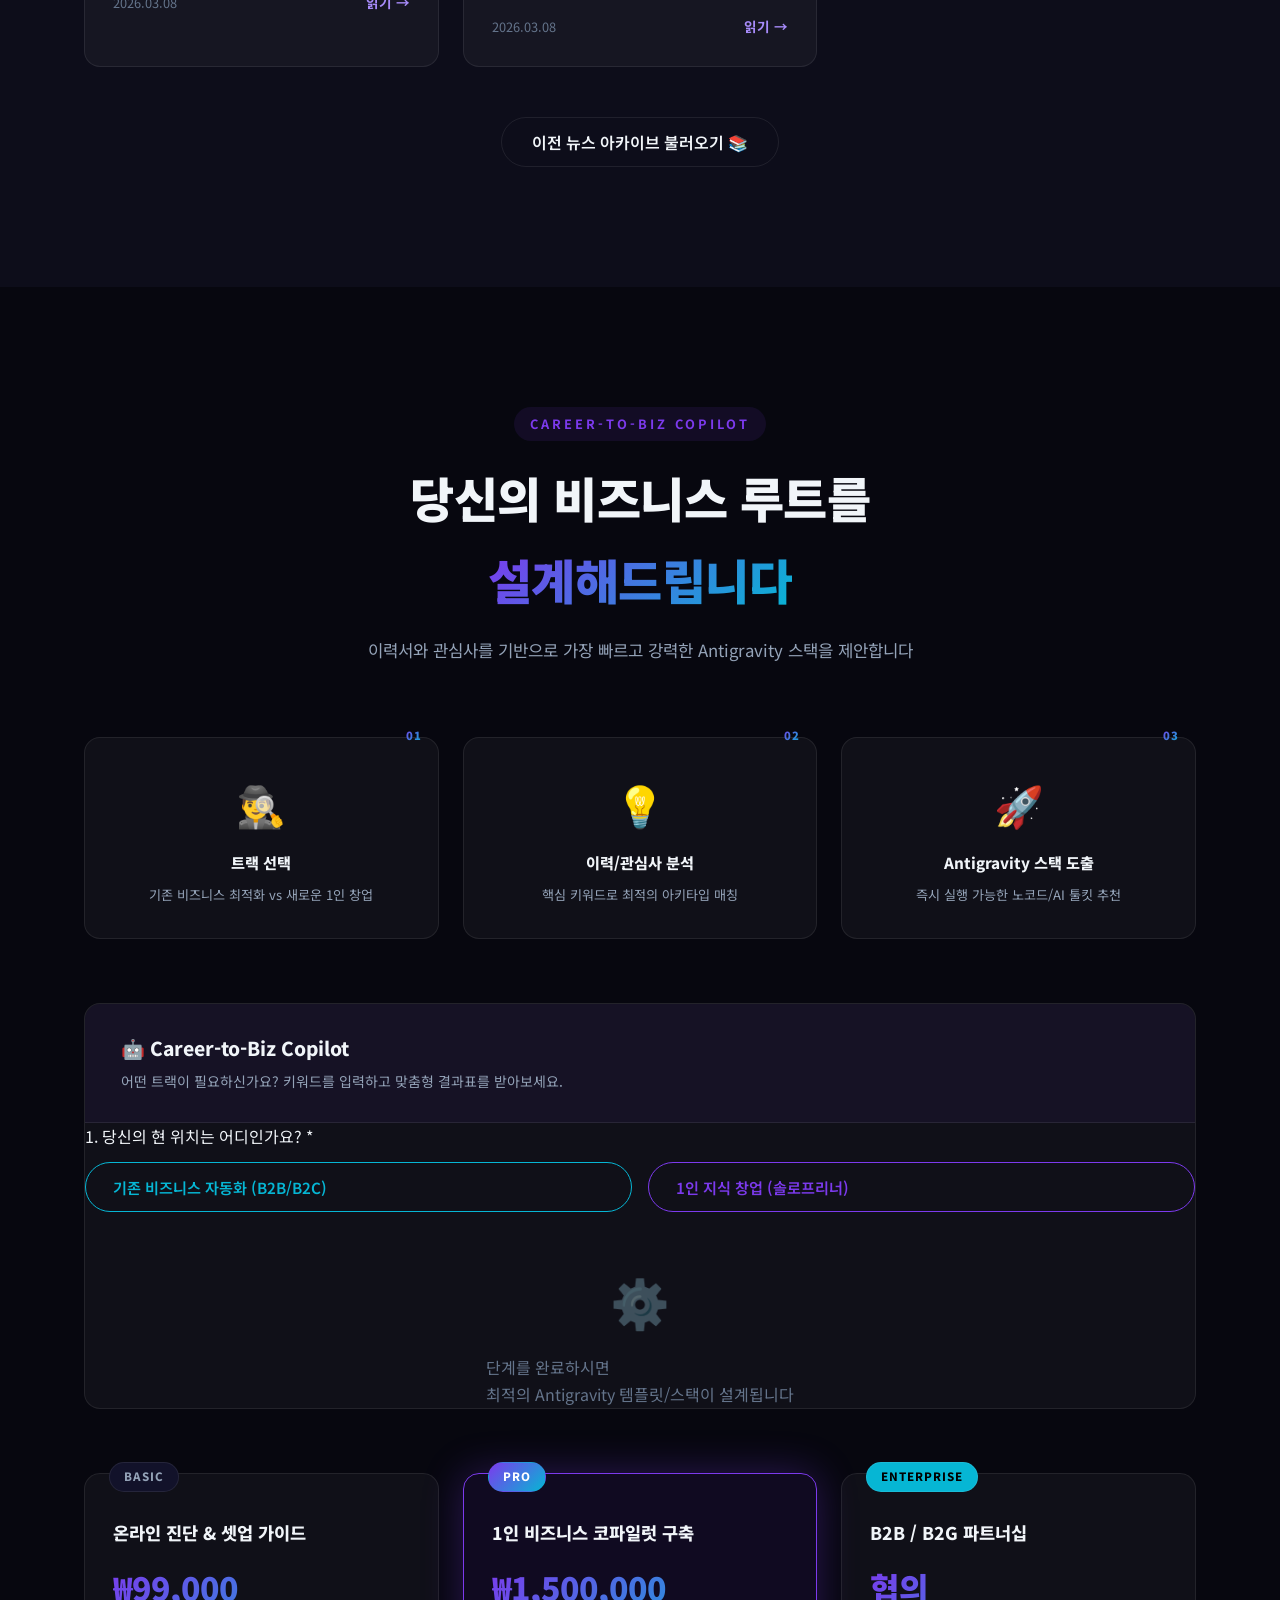
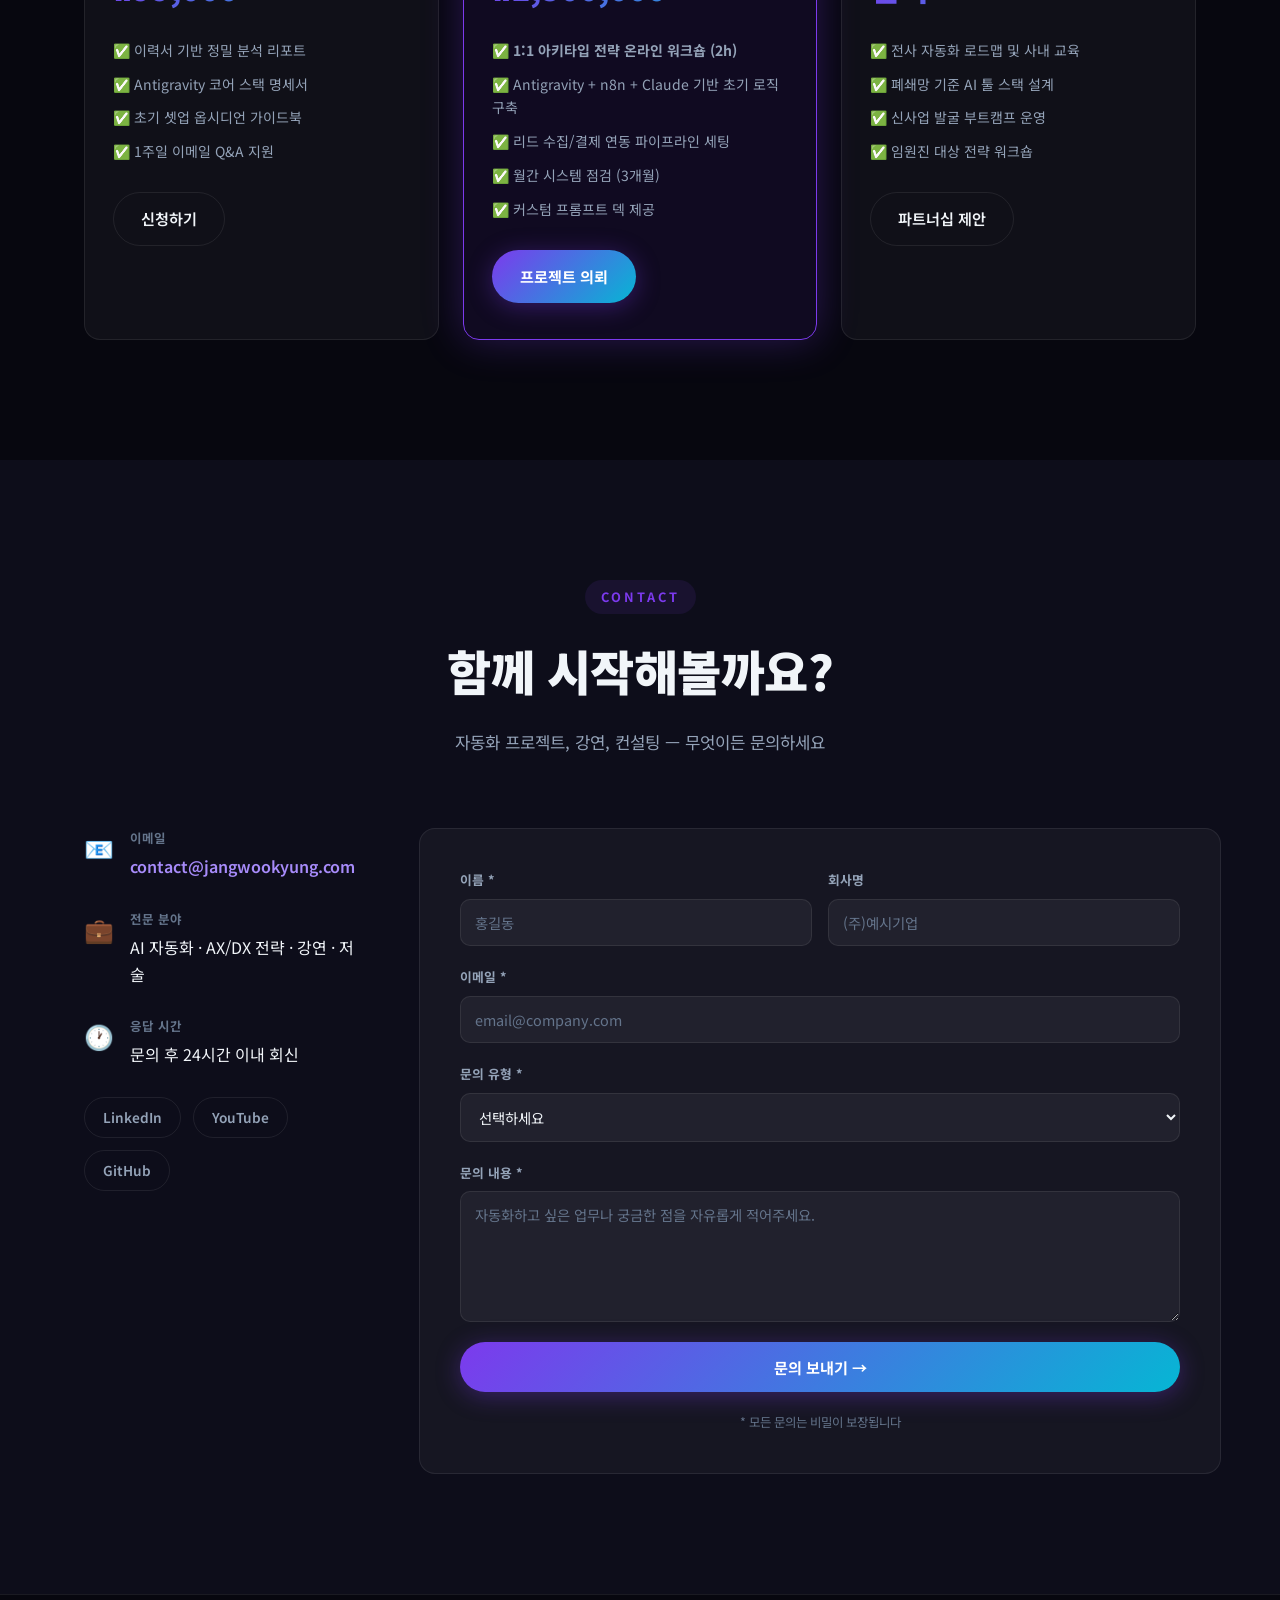
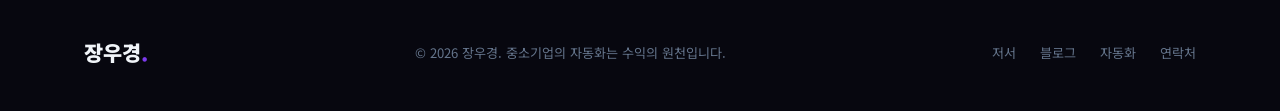
==== commit 92b0f6fb: "fix(ui): remove inline display:none preventing progressive steps" ====
--- a/index.html
+++ b/index.html
@@ -246,7 +246,7 @@
           </div>
 
           <!-- 2단계: 산업 및 직무 선택 (기존 비즈니스용) -->
-          <div class="copilot-step" id="step-industry" style="width: 100%; display: none;">
+          <div class="copilot-step" id="step-industry" style="width: 100%;">
             <label>2. 소속된 산업 및 업무 분야를 알려주세요 *</label>
             <div style="display:flex; flex-direction:column; gap: 16px; margin-top: 12px; margin-bottom: 24px;">
               <select id="select-industry" class="form-select">
@@ -262,7 +262,7 @@
           </div>
 
           <!-- 3단계: 단위 사업 및 고민 선택 (기존 비즈니스용) -->
-          <div class="copilot-step" id="step-painpoint" style="width: 100%; display: none;">
+          <div class="copilot-step" id="step-painpoint" style="width: 100%;">
             <label>3. 가장 자동화가 시급한 업무와 고민은 무엇인가요? *</label>
             <div style="display:flex; flex-direction:column; gap: 16px; margin-top: 12px; margin-bottom: 24px;">
               <select id="select-task" class="form-select">
@@ -281,7 +281,7 @@
           </div>
 
           <!-- 2단계: 솔로프리너용 입력 -->
-          <div class="copilot-step" id="step-solo-input" style="width: 100%; display: none;">
+          <div class="copilot-step" id="step-solo-input" style="width: 100%;">
             <label>2. 나의 커리어 자산 (직무, 스킬, 이력, 관심사) *</label>
             <textarea id="process-input-solo" rows="3" placeholder="예: 7년차 BX 디자이너, 노코드 툴 관심 많음, 전자책 출판 경험 있음"
               style="margin-top: 12px; width: 100%; padding: 12px; background: rgba(0,0,0,0.3); border: 1px solid rgba(255,255,255,0.1); color: white; border-radius: 8px;"></textarea>
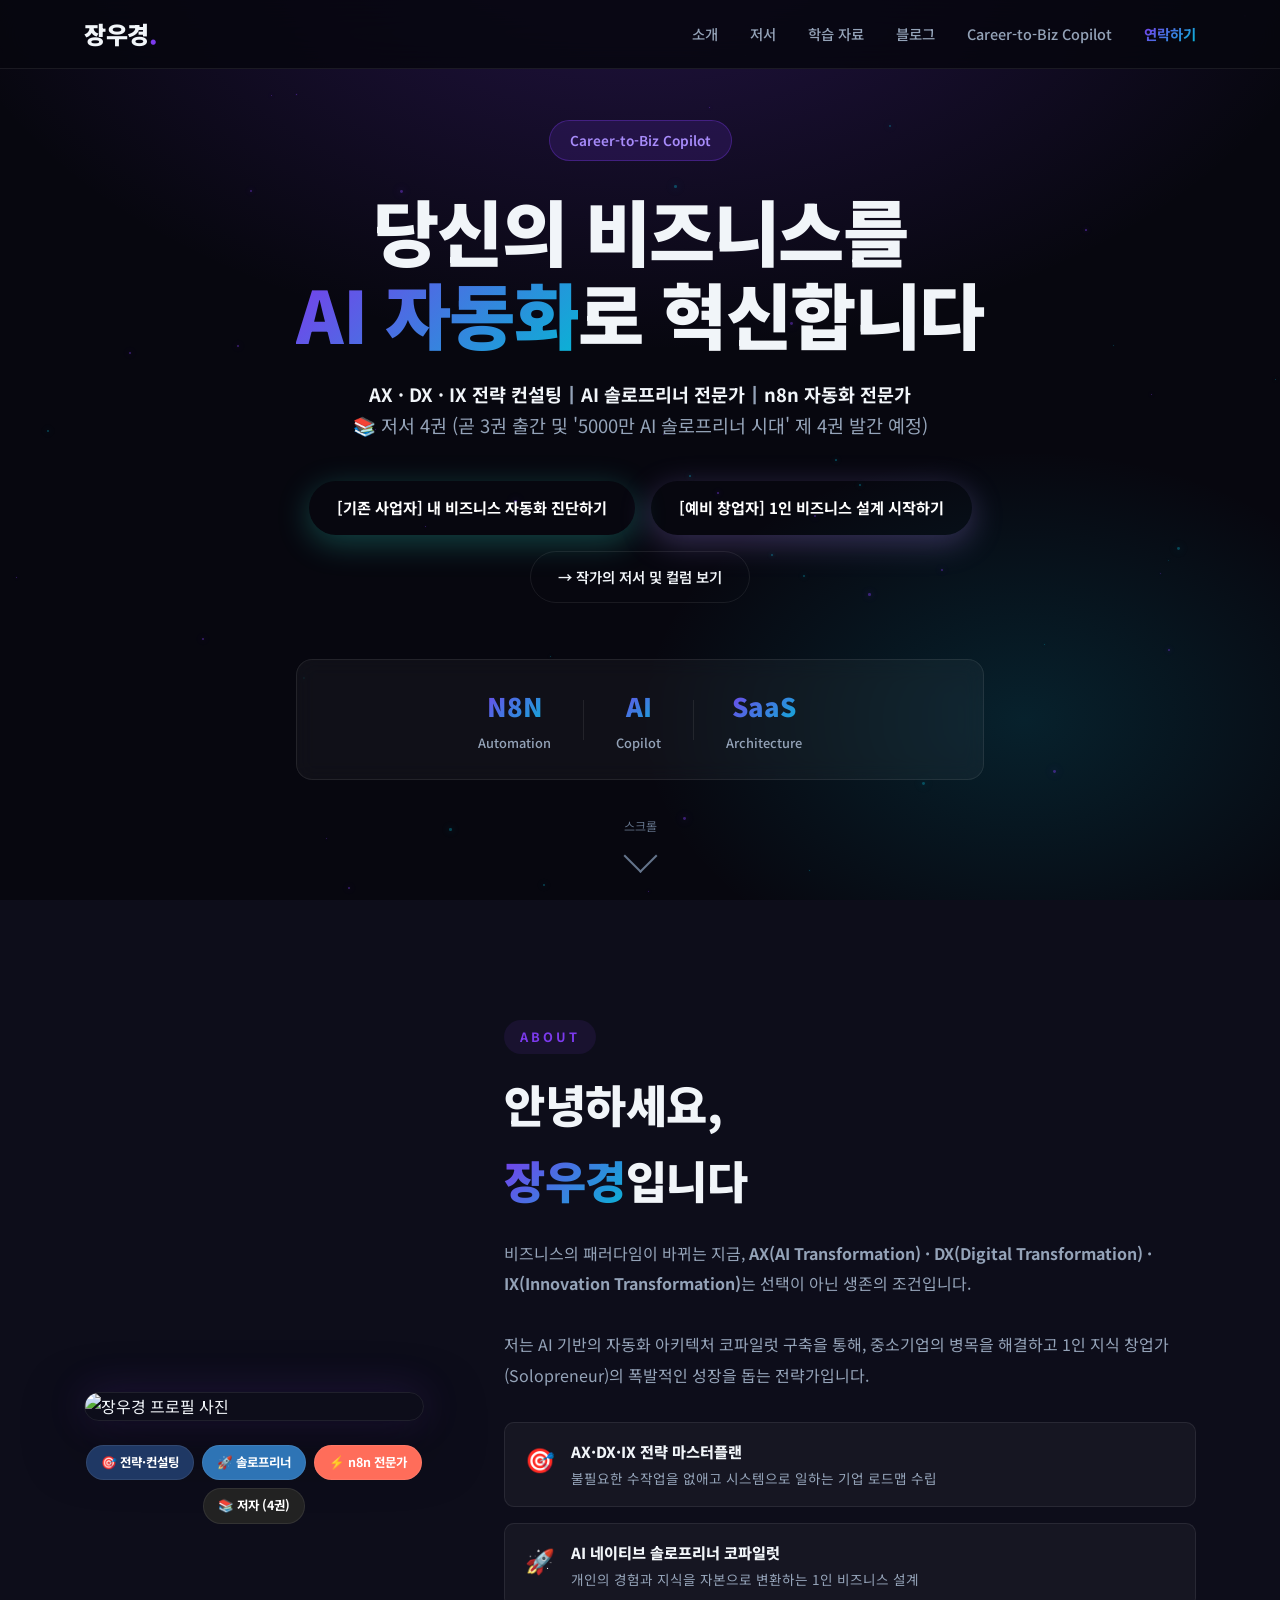
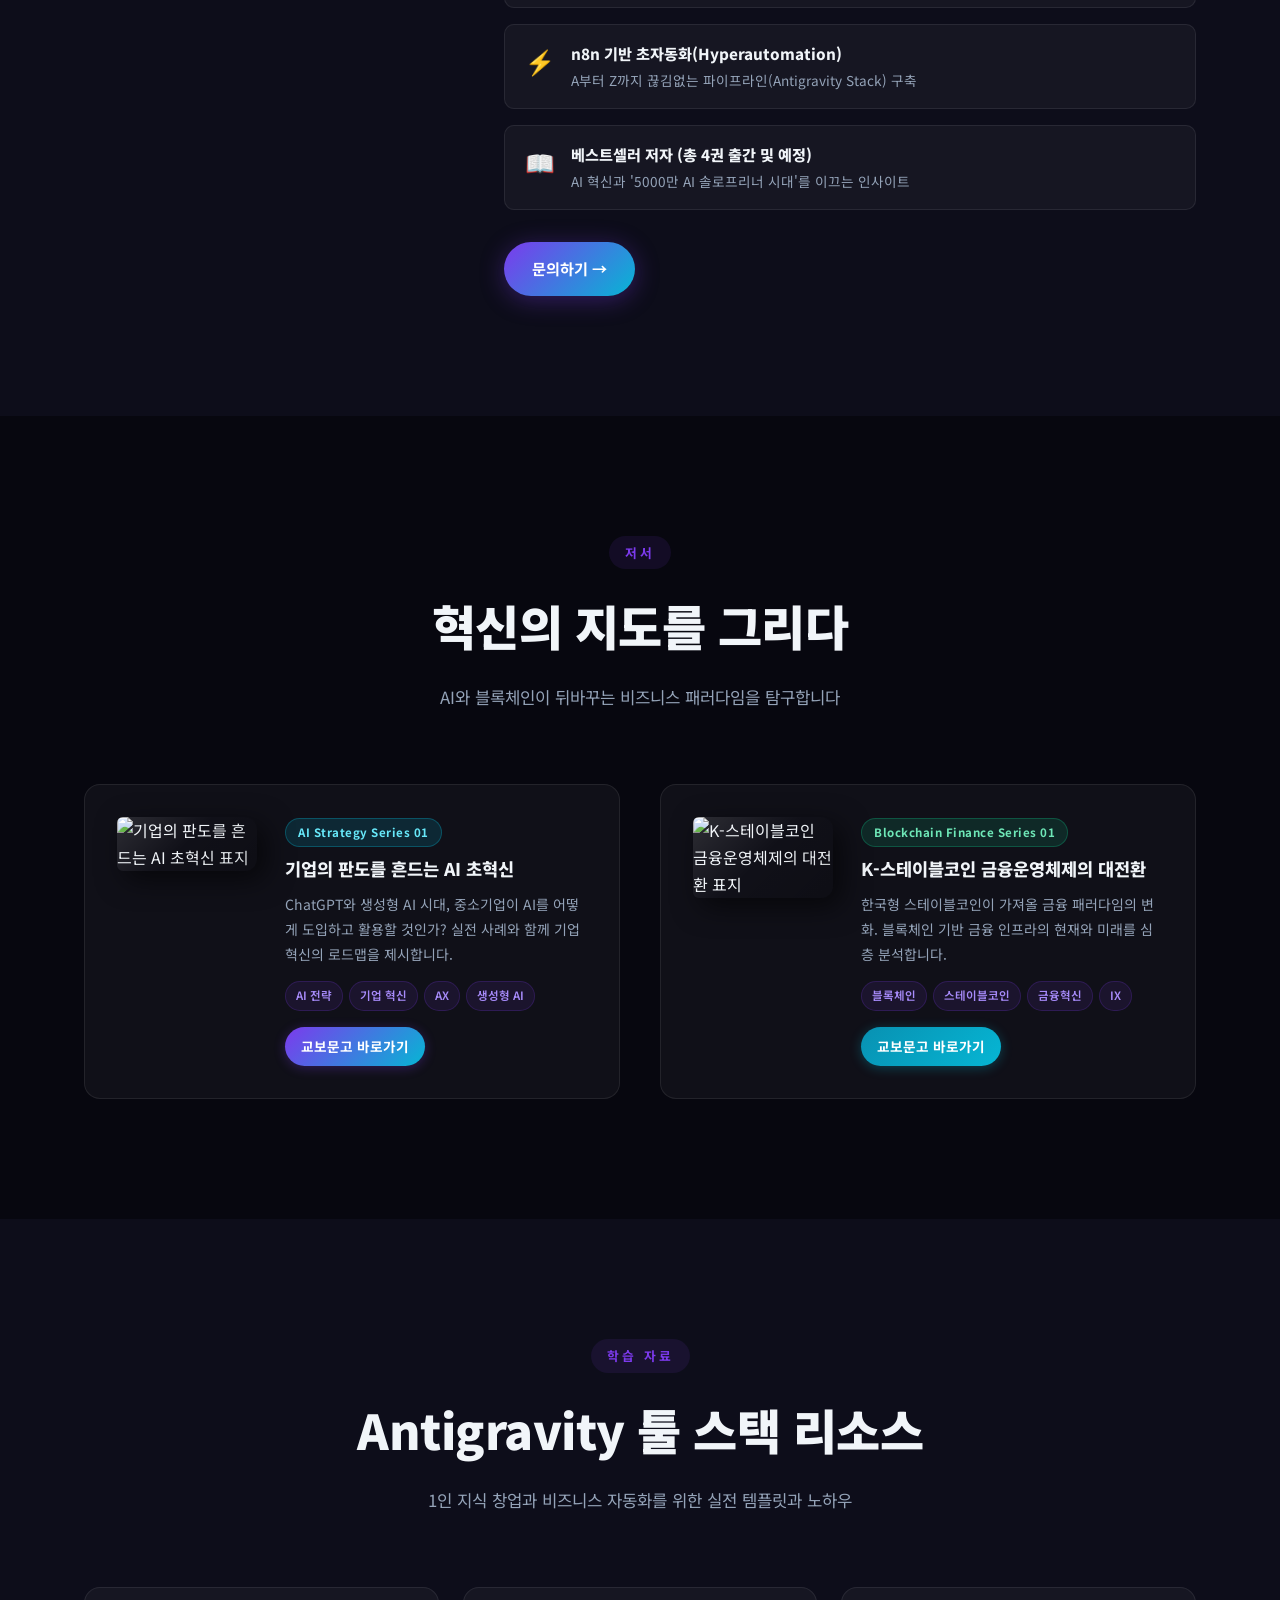
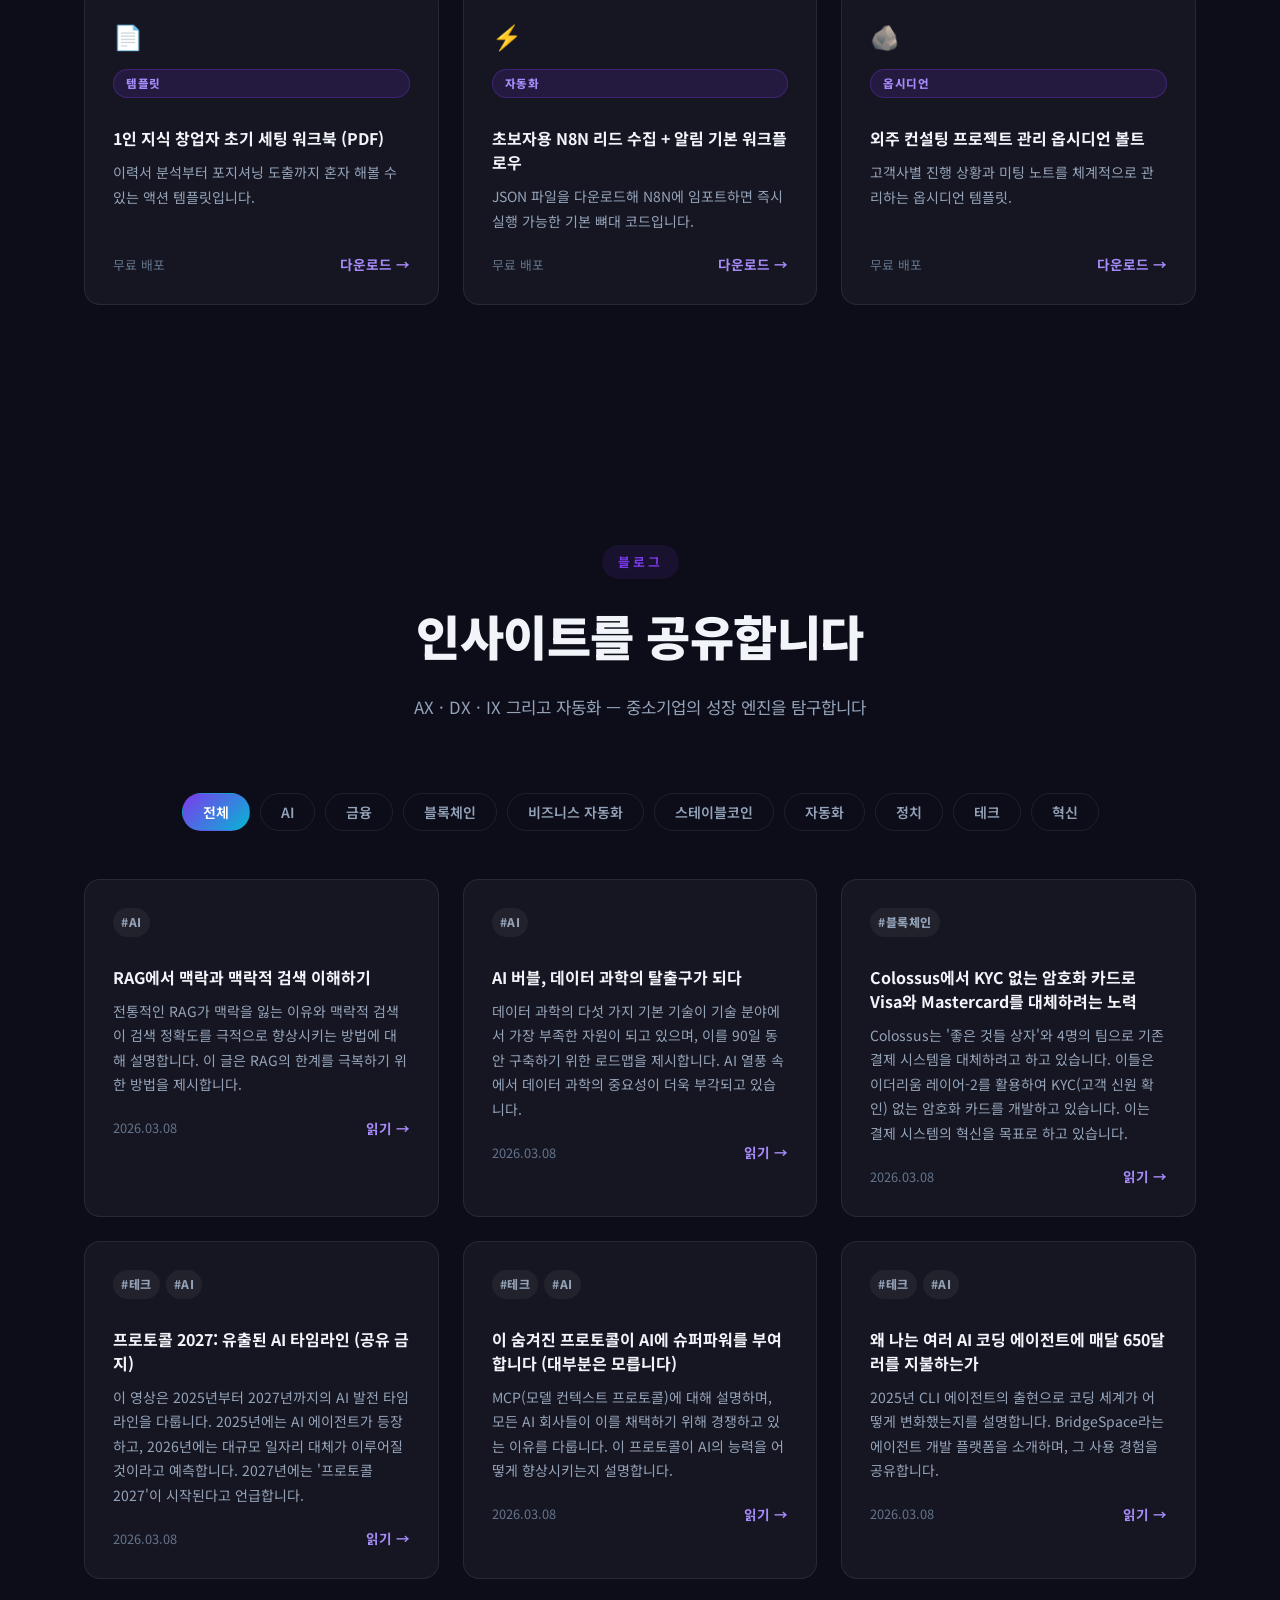
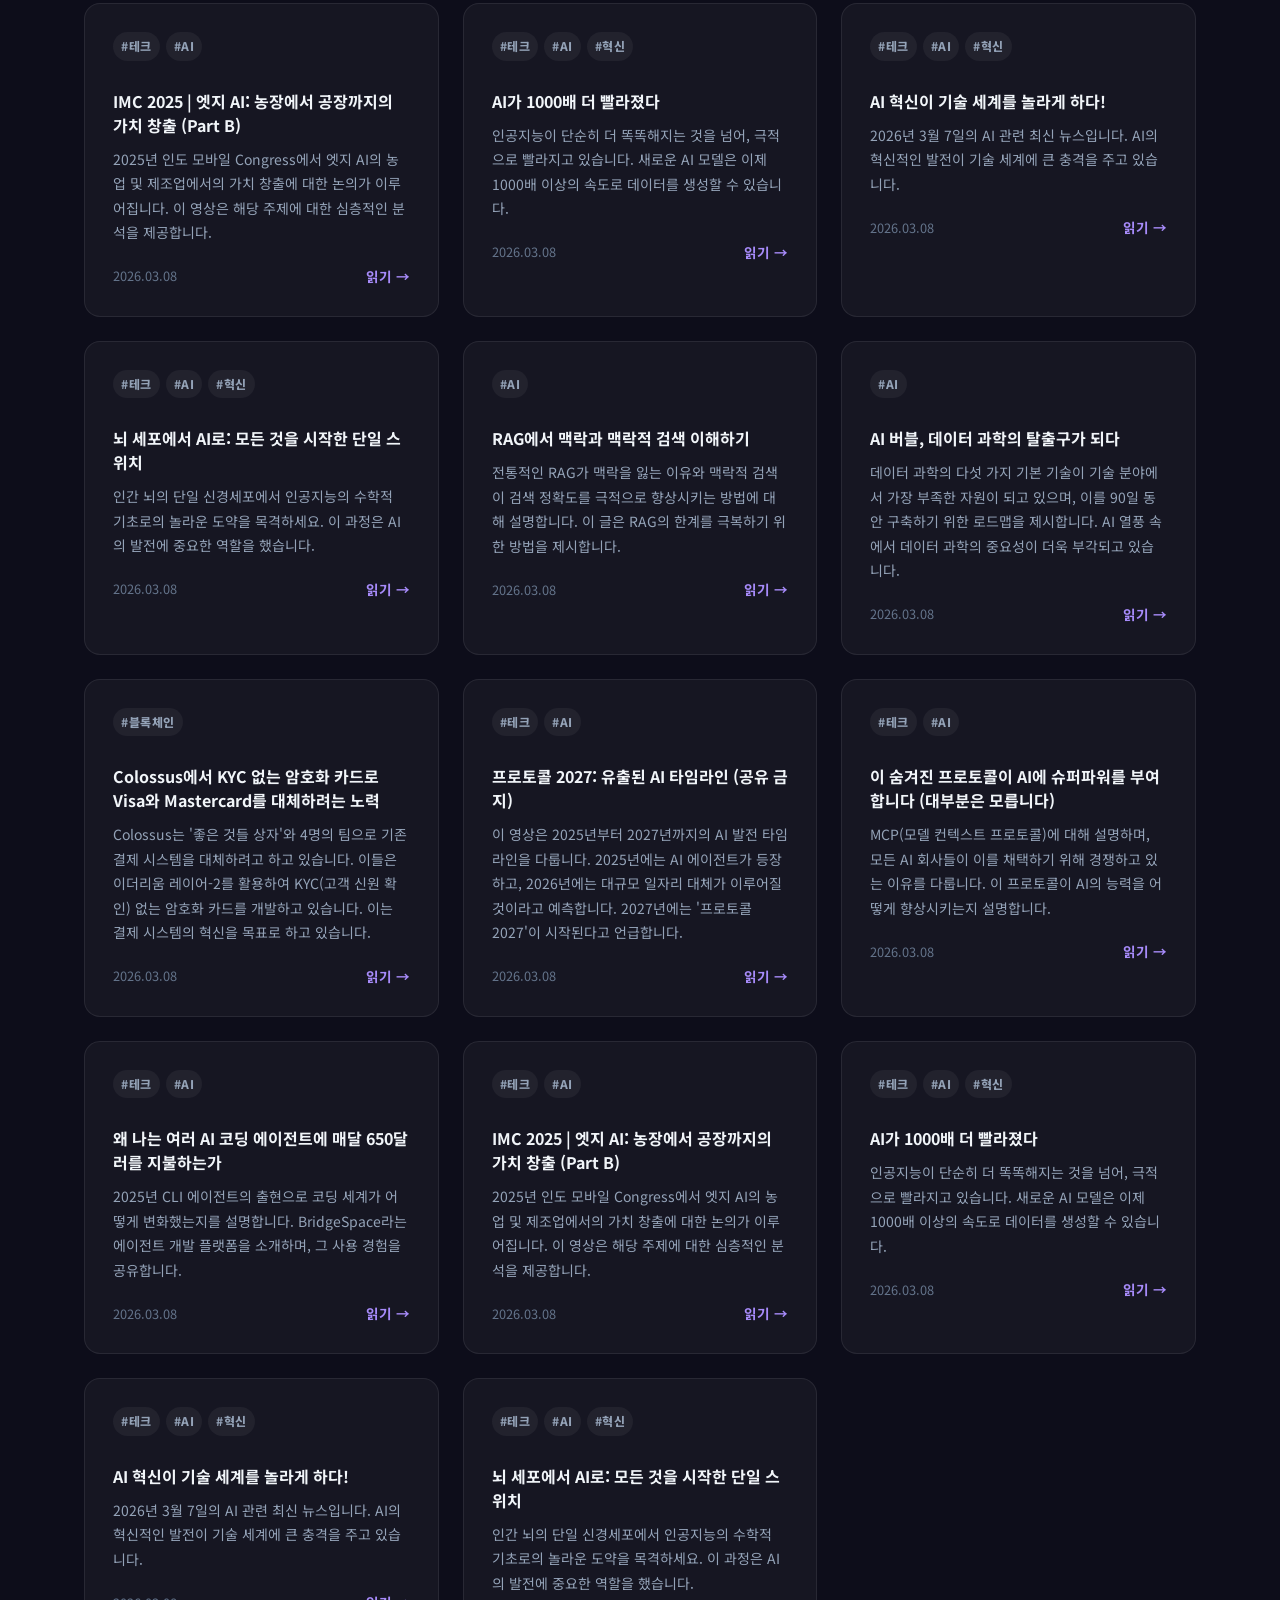
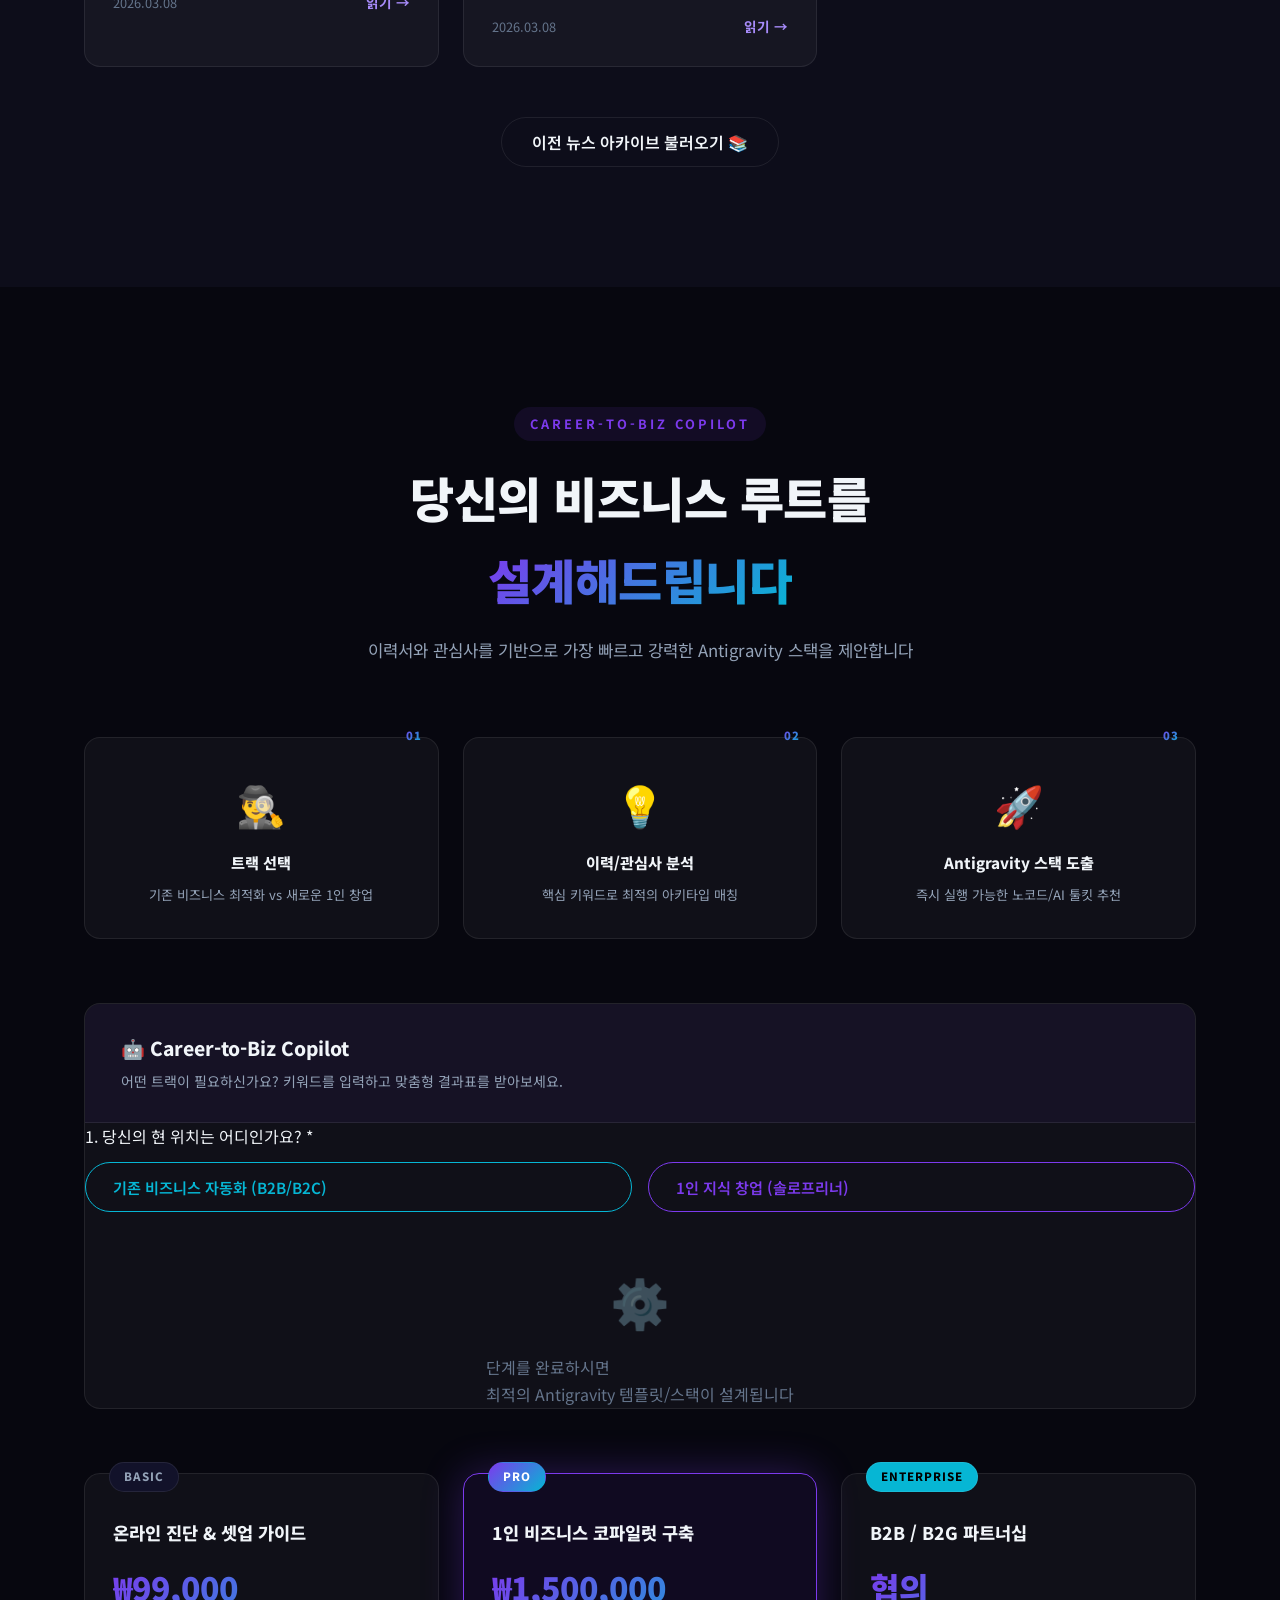
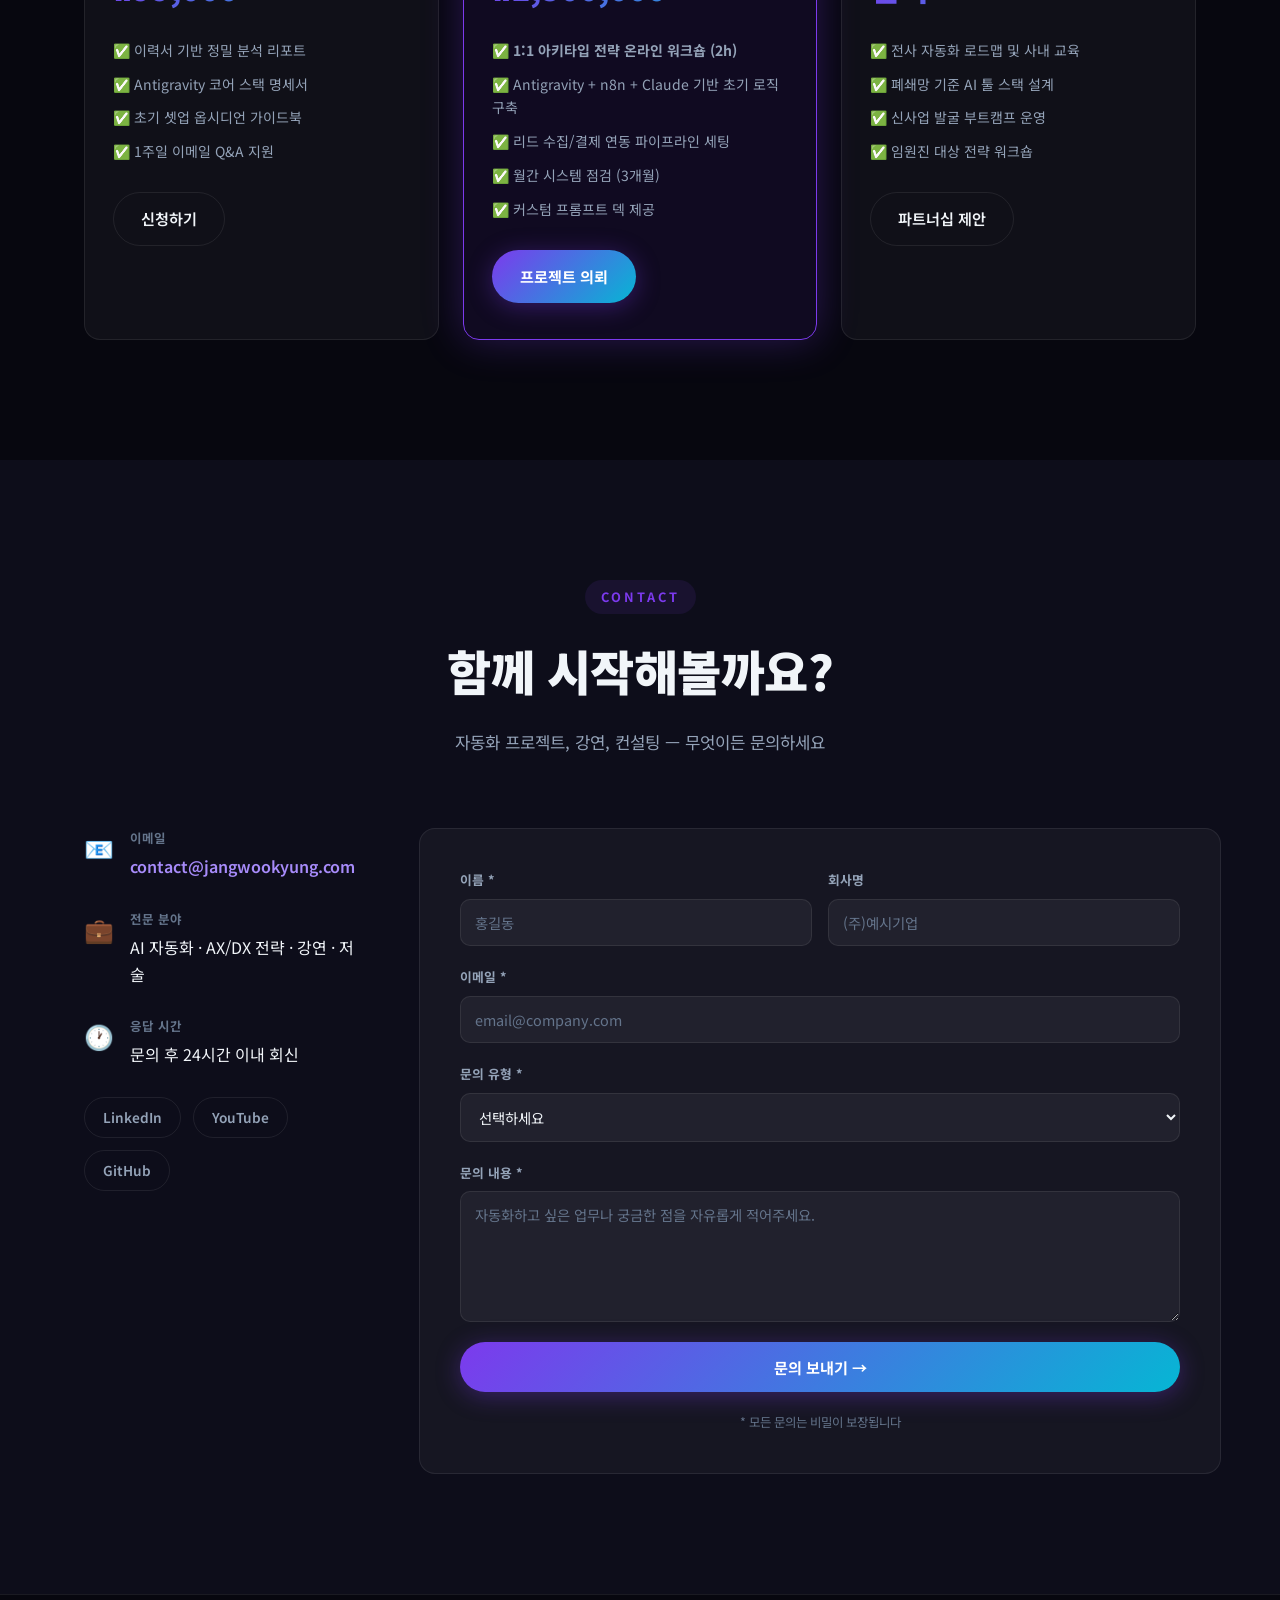
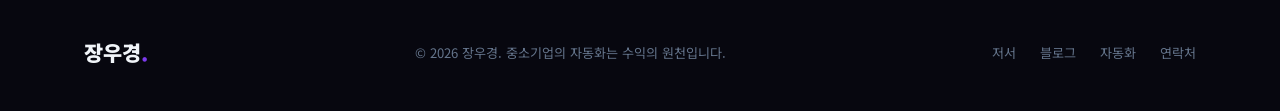
==== commit f50785a1: "Fix styling cache issue by incrementing query string version to v4" ====
--- a/index.html
+++ b/index.html
@@ -10,7 +10,7 @@
   <link
     href="https://fonts.googleapis.com/css2?family=Noto+Sans+KR:wght@300;400;500;700;900&family=Inter:wght@300;400;600;700&display=swap"
     rel="stylesheet" />
-  <link rel="stylesheet" href="style.css?v=3" />
+  <link rel="stylesheet" href="style.css?v=4" />
 </head>
 
 <body>
@@ -437,7 +437,7 @@
     </div>
   </footer>
 
-  <script src="app.js?v=3"></script>
+  <script src="app.js?v=4"></script>
 </body>
 
 </html>
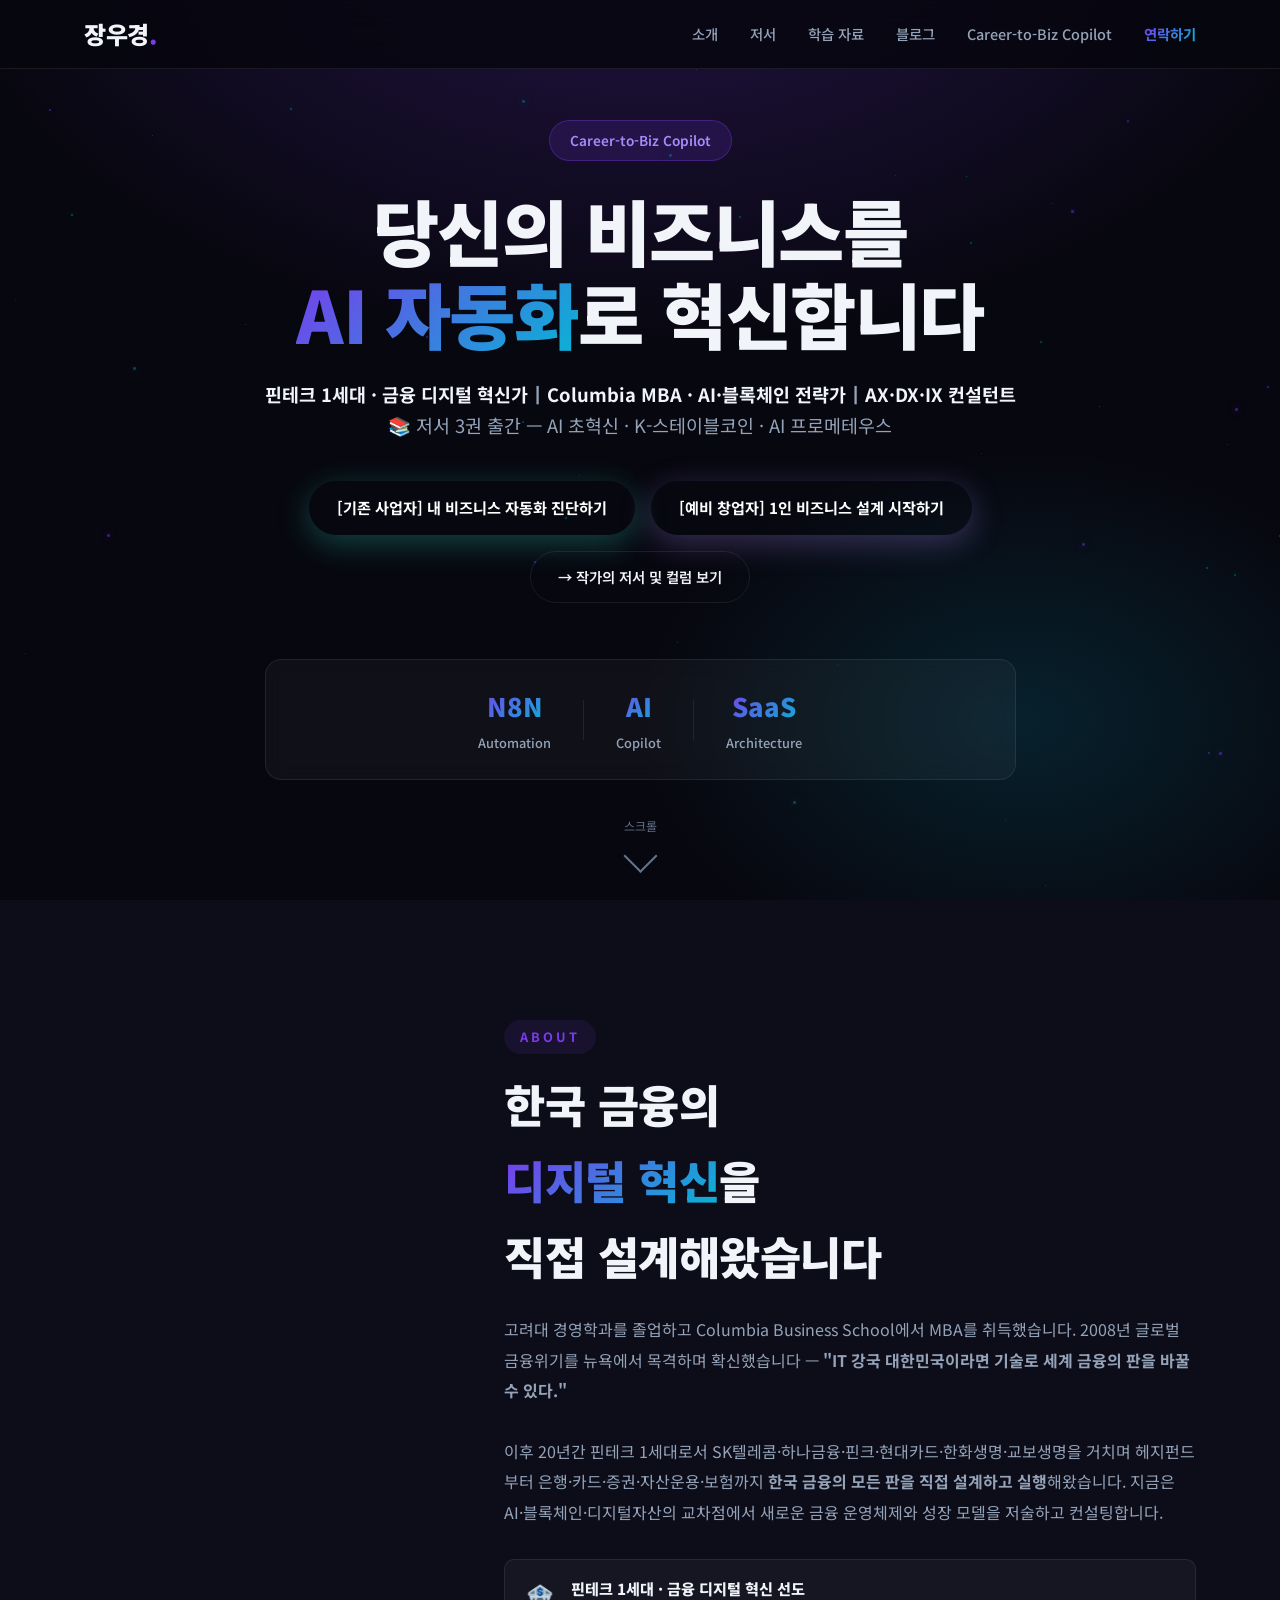
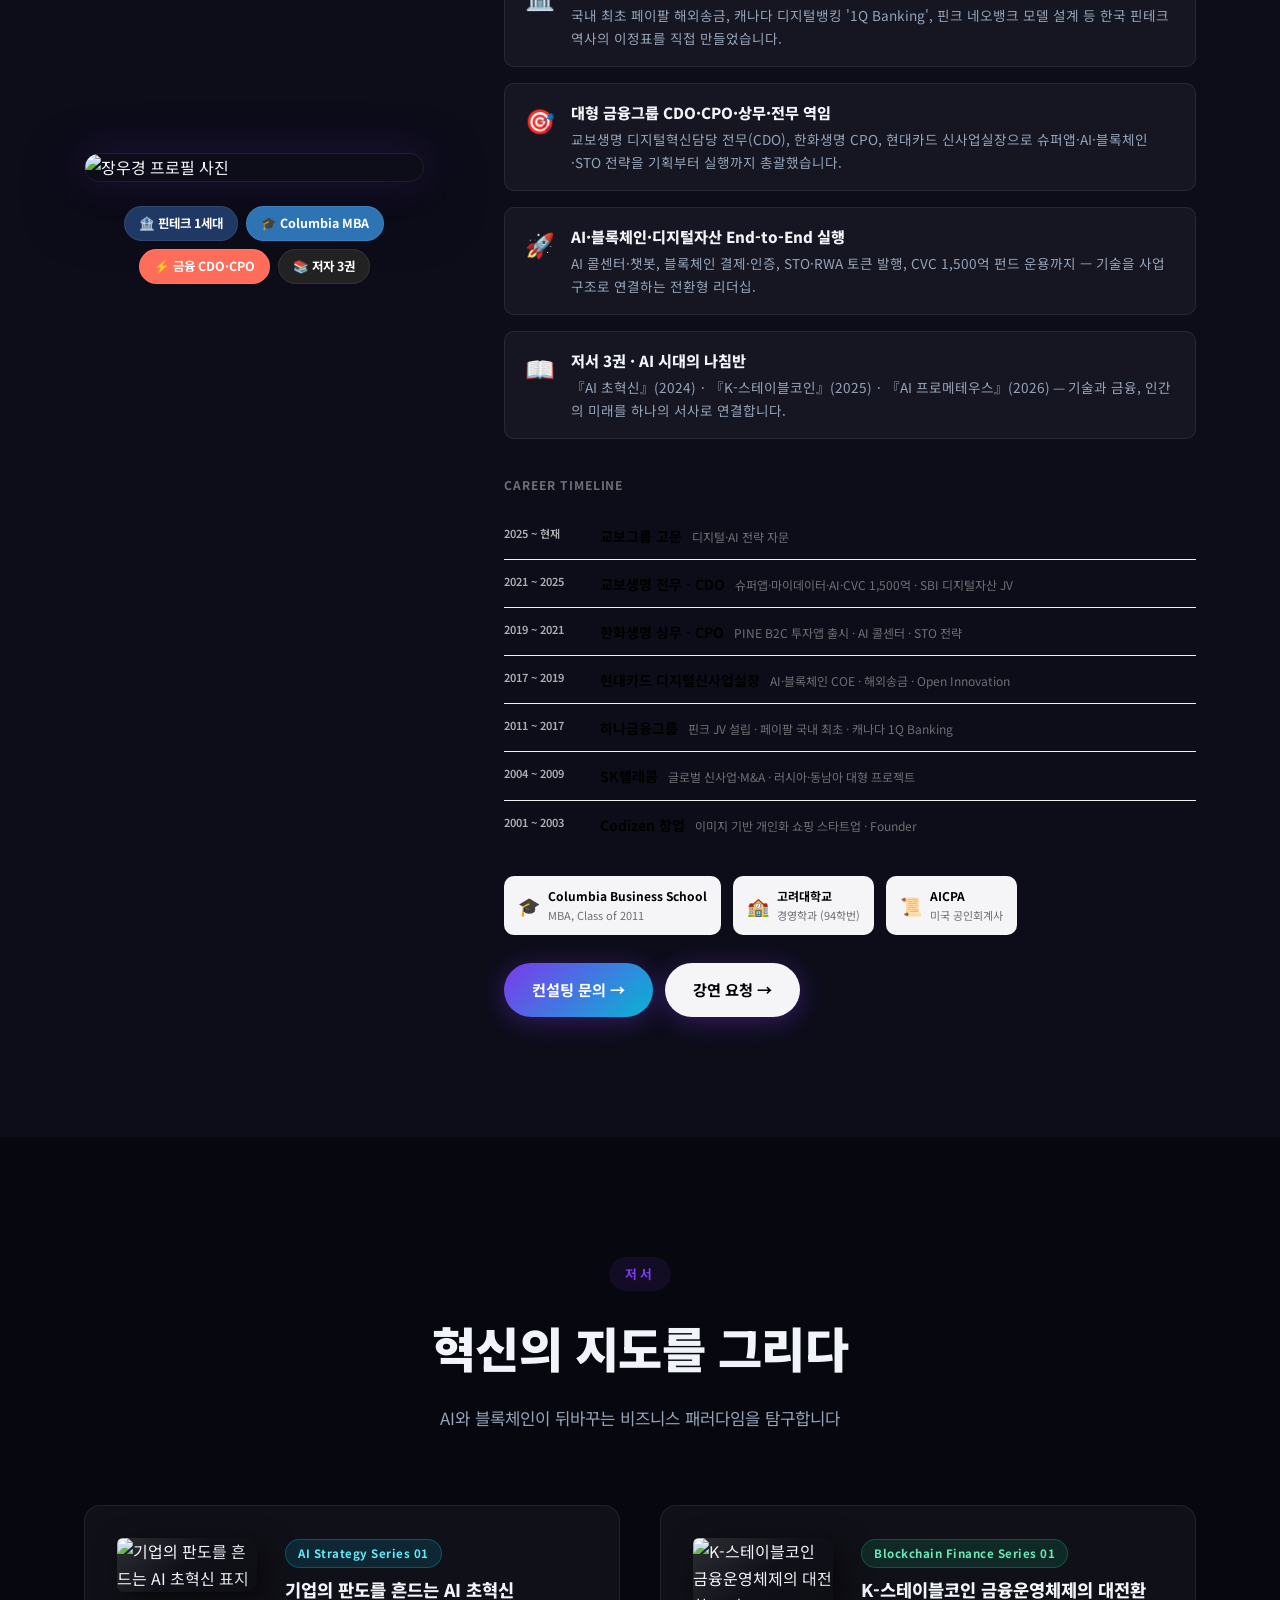
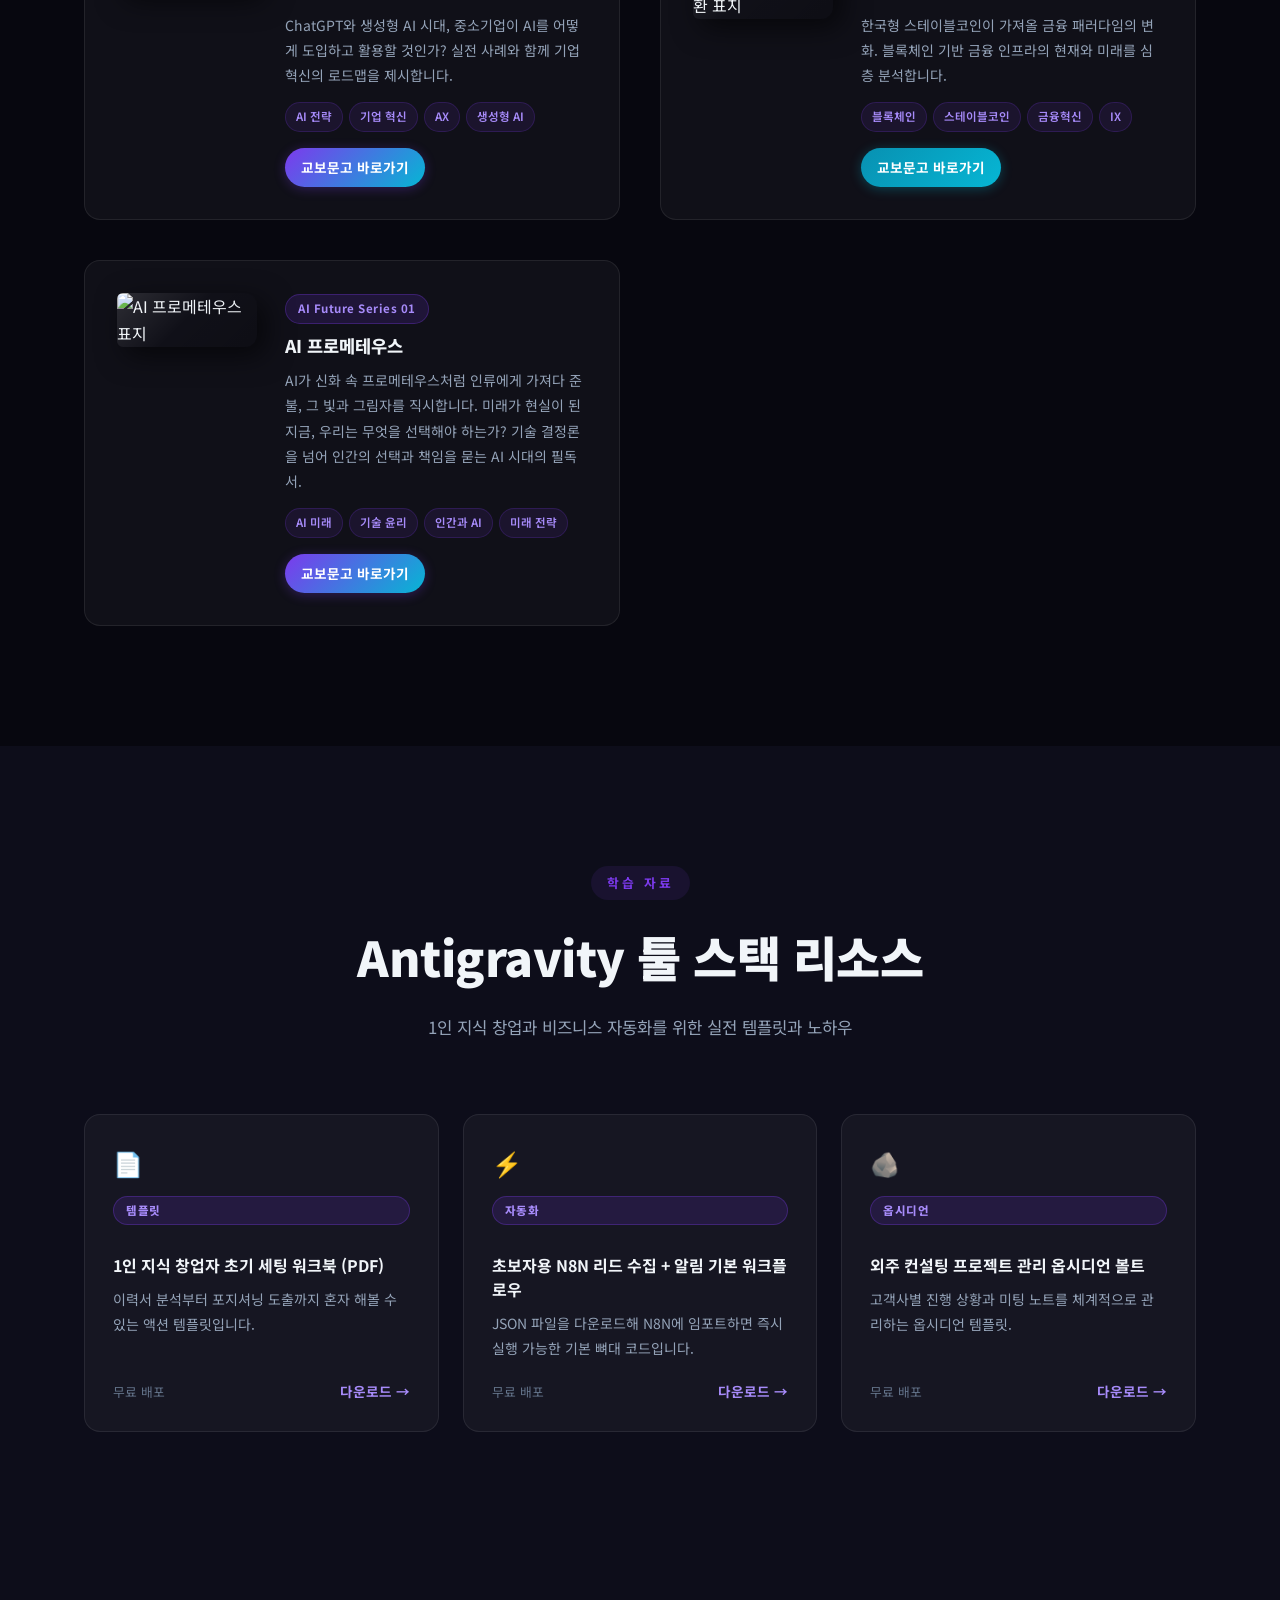
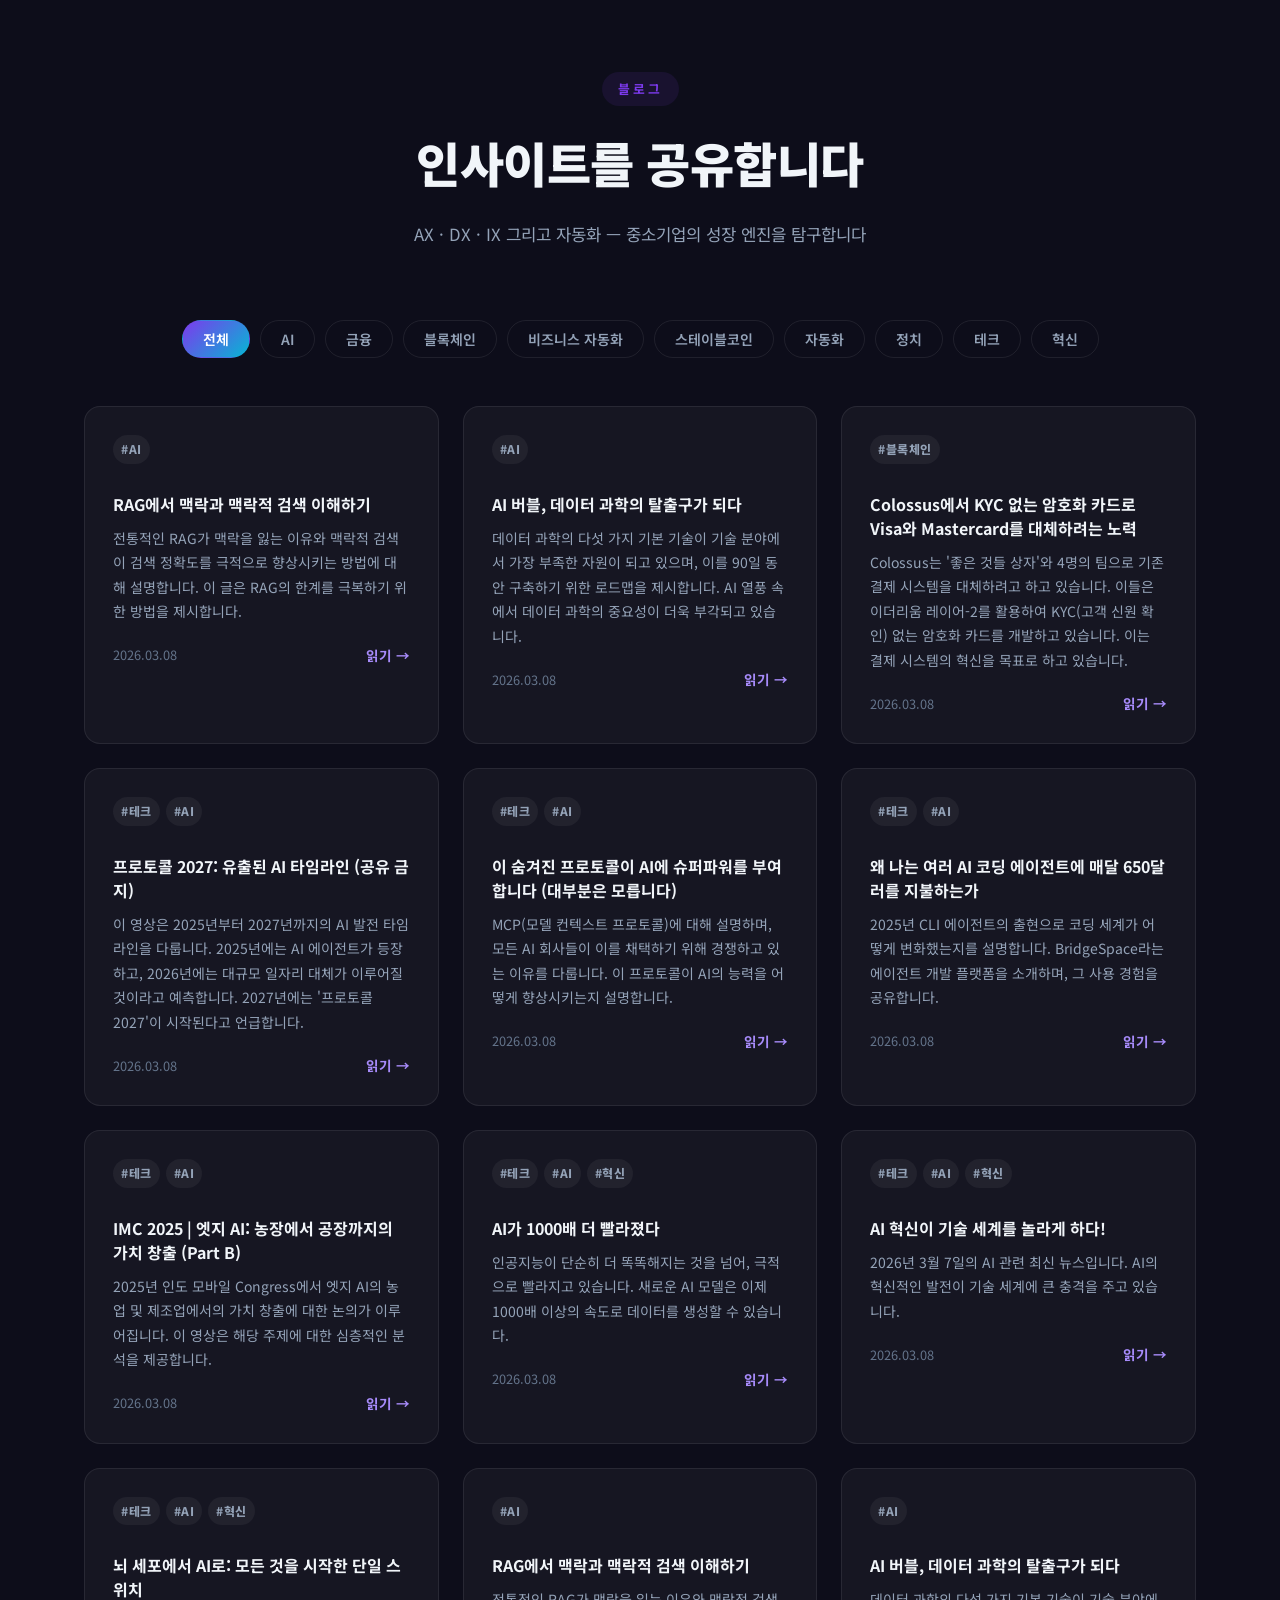
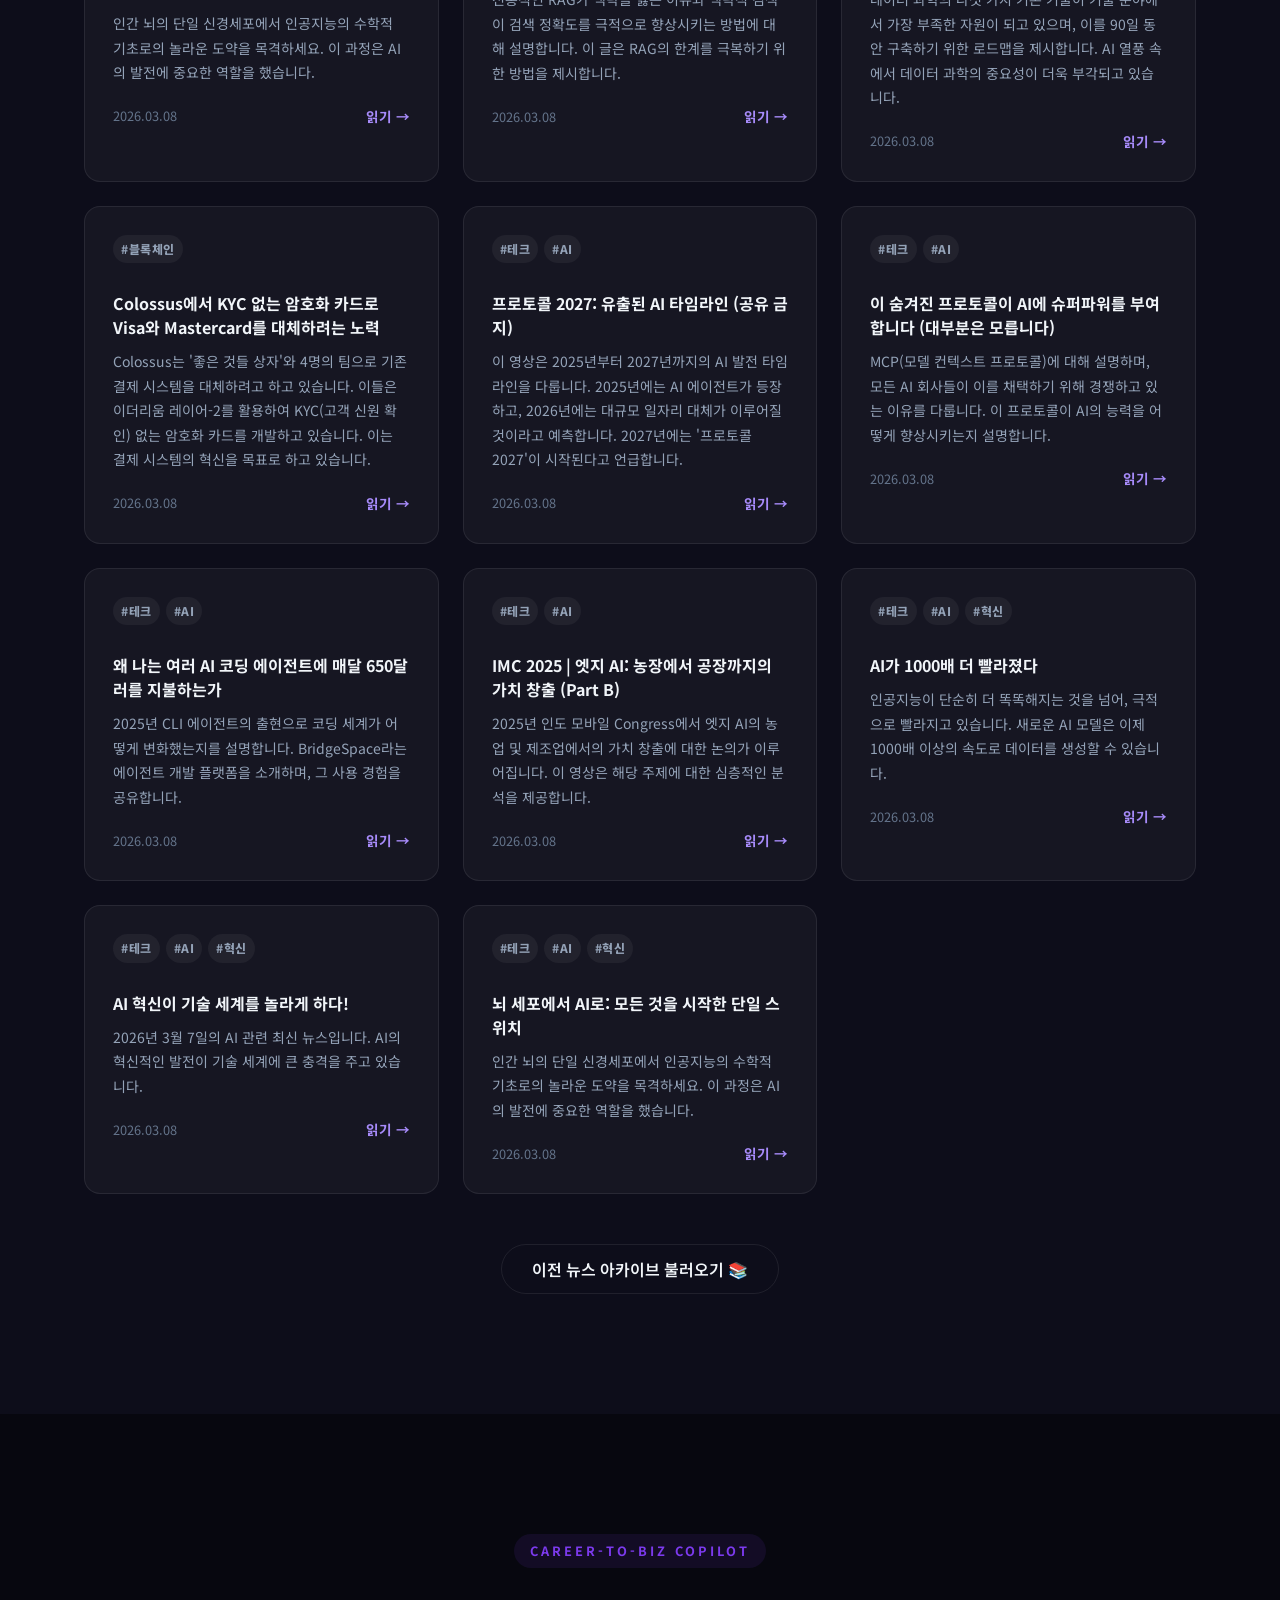
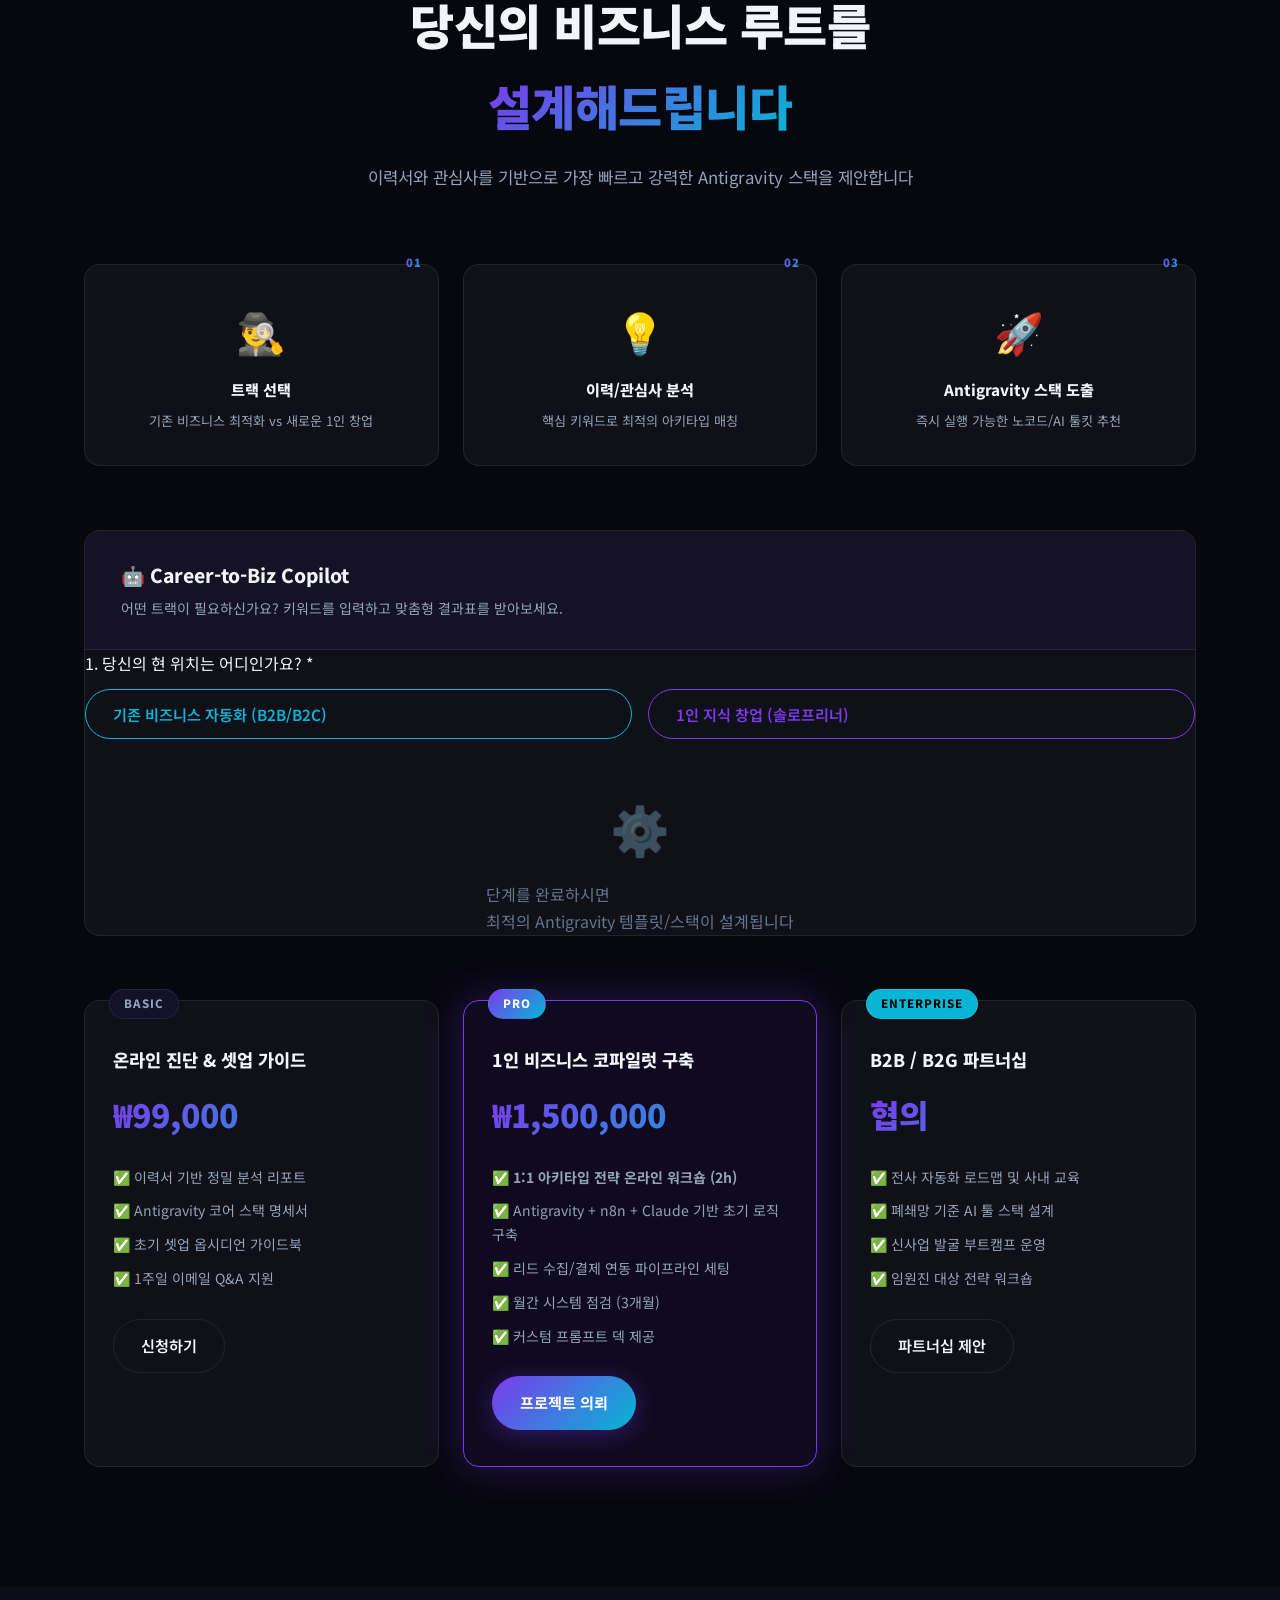
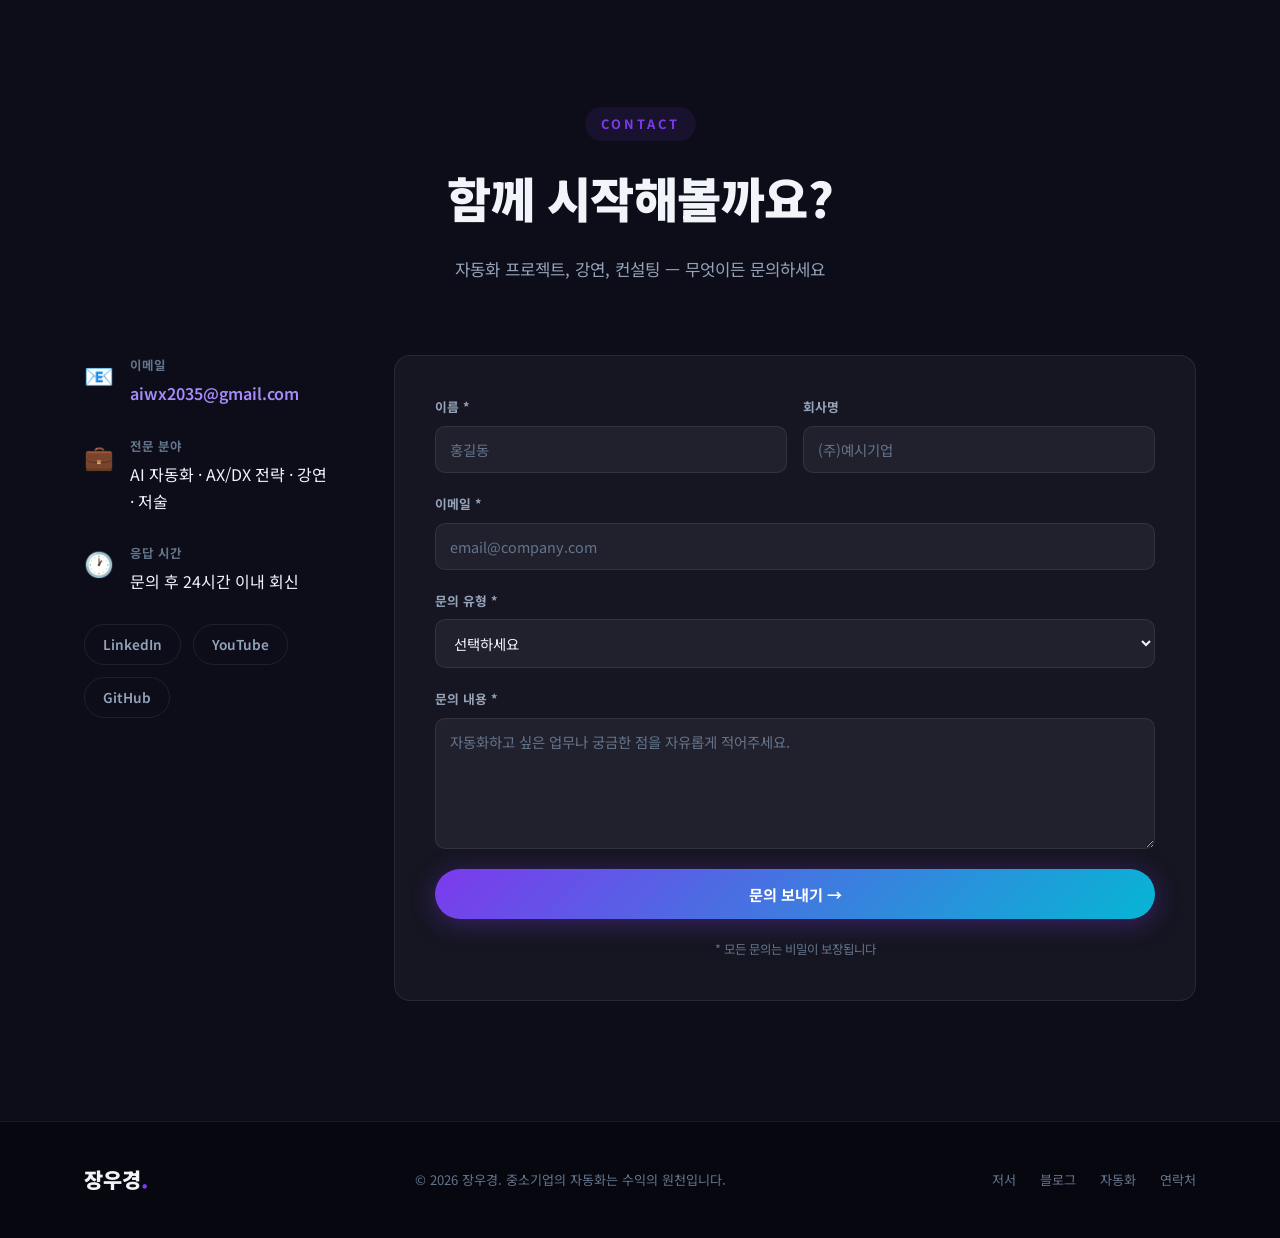
==== commit 3e476128: "feat: rewrite About section, update hero text, badges, meta, contact email" ====
--- a/index.html
+++ b/index.html
@@ -5,7 +5,7 @@
   <meta charset="UTF-8" />
   <meta name="viewport" content="width=device-width, initial-scale=1.0" />
   <title>장우경 | AI 자동화 전략가 · 저자</title>
-  <meta name="description" content="AI 초혁신·K-스테이블코인 저자. AX·DX·IX 전략과 중소기업 자동화 컨설팅 전문가 장우경의 공식 홈페이지." />
+  <meta name="description" content="핀테크 1세대 · 교보생명 전무 · Columbia MBA. AI 초혁신·K-스테이블코인·AI 프로메테우스 저자. 한국 금융 디지털 혁신의 설계자 장우경의 공식 홈페이지." />
   <link rel="preconnect" href="https://fonts.googleapis.com" />
   <link
     href="https://fonts.googleapis.com/css2?family=Noto+Sans+KR:wght@300;400;500;700;900&family=Inter:wght@300;400;600;700&display=swap"
@@ -47,10 +47,10 @@
       <div class="badge fade-in">Career-to-Biz Copilot</div>
       <h1 class="fade-in delay-1">당신의 비즈니스를<br /><span class="gradient-text">AI 자동화</span>로 혁신합니다</h1>
       <p class="hero-sub fade-in delay-2">
-        <strong>AX · DX · IX 전략 컨설팅</strong> ⎪
-        <strong>AI 솔로프리너 전문가</strong> ⎪
-        <strong>n8n 자동화 전문가</strong><br />
-        📚 저서 4권 (곧 3권 출간 및 '5000만 AI 솔로프리너 시대' 제 4권 발간 예정)
+        <strong>핀테크 1세대 · 금융 디지털 혁신가</strong> ⎪
+        <strong>Columbia MBA · AI·블록체인 전략가</strong> ⎪
+        <strong>AX·DX·IX 컨설턴트</strong><br />
+        📚 저서 3권 출간 — AI 초혁신 · K-스테이블코인 · AI 프로메테우스
       </p>
 
       <!-- Dual-Track CTAs -->
@@ -91,51 +91,118 @@
             <img src="profile.jpg" alt="장우경 프로필 사진" class="profile-photo" />
           </div>
           <div class="avatar-badges">
-            <span class="av-badge" style="background:#1F3864; color:white;">🎯 전략·컨설팅</span>
-            <span class="av-badge" style="background:#2E74B5; color:white;">🚀 솔로프리너</span>
-            <span class="av-badge" style="background:#ff6d5a; color:white;">⚡ n8n 전문가</span>
-            <span class="av-badge" style="background:#222; color:white;">📚 저자 (4권)</span>
+            <span class="av-badge" style="background:#1F3864; color:white;">🏦 핀테크 1세대</span>
+            <span class="av-badge" style="background:#2E74B5; color:white;">🎓 Columbia MBA</span>
+            <span class="av-badge" style="background:#ff6d5a; color:white;">⚡ 금융 CDO·CPO</span>
+            <span class="av-badge" style="background:#222; color:white;">📚 저자 3권</span>
           </div>
         </div>
         <div class="about-content reveal">
           <p class="section-label">About</p>
-          <h2>안녕하세요,<br /><span class="gradient-text">장우경</span>입니다</h2>
+          <h2>한국 금융의<br /><span class="gradient-text">디지털 혁신</span>을<br />직접 설계해왔습니다</h2>
           <p class="about-desc">
-            비즈니스의 패러다임이 바뀌는 지금, <strong>AX(AI Transformation) · DX(Digital Transformation) · IX(Innovation
-              Transformation)</strong>는 선택이 아닌 생존의 조건입니다.<br /><br />
-            저는 AI 기반의 자동화 아키텍처 코파일럿 구축을 통해, 중소기업의 병목을 해결하고 1인 지식 창업가(Solopreneur)의 폭발적인 성장을 돕는 전략가입니다.
+            고려대 경영학과를 졸업하고 Columbia Business School에서 MBA를 취득했습니다.
+            2008년 글로벌 금융위기를 뉴욕에서 목격하며 확신했습니다 — <strong>"IT 강국 대한민국이라면 기술로 세계 금융의 판을 바꿀 수 있다."</strong><br /><br />
+            이후 20년간 핀테크 1세대로서 SK텔레콤·하나금융·핀크·현대카드·한화생명·교보생명을 거치며
+            헤지펀드부터 은행·카드·증권·자산운용·보험까지 <strong>한국 금융의 모든 판을 직접 설계하고 실행</strong>해왔습니다.
+            지금은 AI·블록체인·디지털자산의 교차점에서 새로운 금융 운영체제와 성장 모델을 저술하고 컨설팅합니다.
           </p>
+
           <div class="about-highlights">
             <div class="highlight-item">
+              <span class="hi-icon">🏦</span>
+              <div>
+                <strong>핀테크 1세대 · 금융 디지털 혁신 선도</strong>
+                <p>국내 최초 페이팔 해외송금, 캐나다 디지털뱅킹 '1Q Banking', 핀크 네오뱅크 모델 설계 등 한국 핀테크 역사의 이정표를 직접 만들었습니다.</p>
+              </div>
+            </div>
+            <div class="highlight-item">
               <span class="hi-icon">🎯</span>
               <div>
-                <strong>AX·DX·IX 전략 마스터플랜</strong>
-                <p>불필요한 수작업을 없애고 시스템으로 일하는 기업 로드맵 수립</p>
+                <strong>대형 금융그룹 CDO·CPO·상무·전무 역임</strong>
+                <p>교보생명 디지털혁신담당 전무(CDO), 한화생명 CPO, 현대카드 신사업실장으로 슈퍼앱·AI·블록체인·STO 전략을 기획부터 실행까지 총괄했습니다.</p>
               </div>
             </div>
             <div class="highlight-item">
               <span class="hi-icon">🚀</span>
               <div>
-                <strong>AI 네이티브 솔로프리너 코파일럿</strong>
-                <p>개인의 경험과 지식을 자본으로 변환하는 1인 비즈니스 설계</p>
-              </div>
-            </div>
-            <div class="highlight-item">
-              <span class="hi-icon">⚡</span>
-              <div>
-                <strong>n8n 기반 초자동화(Hyperautomation)</strong>
-                <p>A부터 Z까지 끊김없는 파이프라인(Antigravity Stack) 구축</p>
+                <strong>AI·블록체인·디지털자산 End-to-End 실행</strong>
+                <p>AI 콜센터·챗봇, 블록체인 결제·인증, STO·RWA 토큰 발행, CVC 1,500억 펀드 운용까지 — 기술을 사업 구조로 연결하는 전환형 리더십.</p>
               </div>
             </div>
             <div class="highlight-item">
               <span class="hi-icon">📖</span>
               <div>
-                <strong>베스트셀러 저자 (총 4권 출간 및 예정)</strong>
-                <p>AI 혁신과 '5000만 AI 솔로프리너 시대'를 이끄는 인사이트</p>
-              </div>
-            </div>
-          </div>
-          <a href="#contact" class="btn-primary">문의하기 →</a>
+                <strong>저서 3권 · AI 시대의 나침반</strong>
+                <p>『AI 초혁신』(2024) · 『K-스테이블코인』(2025) · 『AI 프로메테우스』(2026) — 기술과 금융, 인간의 미래를 하나의 서사로 연결합니다.</p>
+              </div>
+            </div>
+          </div>
+
+          <!-- Career Timeline -->
+          <div style="margin-top: 36px; margin-bottom: 28px;">
+            <p style="font-size: 12px; font-weight: 700; letter-spacing: 0.08em; text-transform: uppercase; color: #6E6E73; margin-bottom: 16px;">Career Timeline</p>
+            <div style="display: flex; flex-direction: column; gap: 0;">
+              <div style="display: flex; gap: 16px; align-items: flex-start; padding: 10px 0; border-bottom: 1px solid #F0F0F0;">
+                <span style="font-size: 11px; font-weight: 600; color: #AEAEB2; min-width: 80px; padding-top: 2px; flex-shrink: 0;">2025 ~ 현재</span>
+                <div><strong style="font-size: 14px; color: #000;">교보그룹 고문</strong> <span style="font-size: 12px; color: #6E6E73; margin-left: 6px;">디지털·AI 전략 자문</span></div>
+              </div>
+              <div style="display: flex; gap: 16px; align-items: flex-start; padding: 10px 0; border-bottom: 1px solid #F0F0F0;">
+                <span style="font-size: 11px; font-weight: 600; color: #AEAEB2; min-width: 80px; padding-top: 2px; flex-shrink: 0;">2021 ~ 2025</span>
+                <div><strong style="font-size: 14px; color: #000;">교보생명 전무 · CDO</strong> <span style="font-size: 12px; color: #6E6E73; margin-left: 6px;">슈퍼앱·마이데이터·AI·CVC 1,500억 · SBI 디지털자산 JV</span></div>
+              </div>
+              <div style="display: flex; gap: 16px; align-items: flex-start; padding: 10px 0; border-bottom: 1px solid #F0F0F0;">
+                <span style="font-size: 11px; font-weight: 600; color: #AEAEB2; min-width: 80px; padding-top: 2px; flex-shrink: 0;">2019 ~ 2021</span>
+                <div><strong style="font-size: 14px; color: #000;">한화생명 상무 · CPO</strong> <span style="font-size: 12px; color: #6E6E73; margin-left: 6px;">PINE B2C 투자앱 출시 · AI 콜센터 · STO 전략</span></div>
+              </div>
+              <div style="display: flex; gap: 16px; align-items: flex-start; padding: 10px 0; border-bottom: 1px solid #F0F0F0;">
+                <span style="font-size: 11px; font-weight: 600; color: #AEAEB2; min-width: 80px; padding-top: 2px; flex-shrink: 0;">2017 ~ 2019</span>
+                <div><strong style="font-size: 14px; color: #000;">현대카드 디지털신사업실장</strong> <span style="font-size: 12px; color: #6E6E73; margin-left: 6px;">AI·블록체인 COE · 해외송금 · Open Innovation</span></div>
+              </div>
+              <div style="display: flex; gap: 16px; align-items: flex-start; padding: 10px 0; border-bottom: 1px solid #F0F0F0;">
+                <span style="font-size: 11px; font-weight: 600; color: #AEAEB2; min-width: 80px; padding-top: 2px; flex-shrink: 0;">2011 ~ 2017</span>
+                <div><strong style="font-size: 14px; color: #000;">하나금융그룹</strong> <span style="font-size: 12px; color: #6E6E73; margin-left: 6px;">핀크 JV 설립 · 페이팔 국내 최초 · 캐나다 1Q Banking</span></div>
+              </div>
+              <div style="display: flex; gap: 16px; align-items: flex-start; padding: 10px 0; border-bottom: 1px solid #F0F0F0;">
+                <span style="font-size: 11px; font-weight: 600; color: #AEAEB2; min-width: 80px; padding-top: 2px; flex-shrink: 0;">2004 ~ 2009</span>
+                <div><strong style="font-size: 14px; color: #000;">SK텔레콤</strong> <span style="font-size: 12px; color: #6E6E73; margin-left: 6px;">글로벌 신사업·M&A · 러시아·동남아 대형 프로젝트</span></div>
+              </div>
+              <div style="display: flex; gap: 16px; align-items: flex-start; padding: 10px 0;">
+                <span style="font-size: 11px; font-weight: 600; color: #AEAEB2; min-width: 80px; padding-top: 2px; flex-shrink: 0;">2001 ~ 2003</span>
+                <div><strong style="font-size: 14px; color: #000;">Codizen 창업</strong> <span style="font-size: 12px; color: #6E6E73; margin-left: 6px;">이미지 기반 개인화 쇼핑 스타트업 · Founder</span></div>
+              </div>
+            </div>
+          </div>
+
+          <!-- Education -->
+          <div style="display: flex; gap: 12px; margin-bottom: 28px; flex-wrap: wrap;">
+            <div style="display: flex; align-items: center; gap: 8px; background: #F5F5F7; border-radius: 10px; padding: 10px 14px;">
+              <span style="font-size: 18px;">🎓</span>
+              <div>
+                <p style="font-size: 12px; font-weight: 700; color: #000; margin: 0;">Columbia Business School</p>
+                <p style="font-size: 11px; color: #6E6E73; margin: 0;">MBA, Class of 2011</p>
+              </div>
+            </div>
+            <div style="display: flex; align-items: center; gap: 8px; background: #F5F5F7; border-radius: 10px; padding: 10px 14px;">
+              <span style="font-size: 18px;">🏫</span>
+              <div>
+                <p style="font-size: 12px; font-weight: 700; color: #000; margin: 0;">고려대학교</p>
+                <p style="font-size: 11px; color: #6E6E73; margin: 0;">경영학과 (94학번)</p>
+              </div>
+            </div>
+            <div style="display: flex; align-items: center; gap: 8px; background: #F5F5F7; border-radius: 10px; padding: 10px 14px;">
+              <span style="font-size: 18px;">📜</span>
+              <div>
+                <p style="font-size: 12px; font-weight: 700; color: #000; margin: 0;">AICPA</p>
+                <p style="font-size: 11px; color: #6E6E73; margin: 0;">미국 공인회계사</p>
+              </div>
+            </div>
+          </div>
+
+          <div style="display: flex; gap: 12px; flex-wrap: wrap;">
+            <a href="mailto:aiwx2035@gmail.com?subject=컨설팅 문의" class="btn-primary">컨설팅 문의 →</a>
+            <a href="mailto:aiwx2035@gmail.com?subject=강연 요청" class="btn-primary" style="background: #F5F5F7; color: #000;">강연 요청 →</a>
+          </div>
         </div>
       </div>
     </div>
@@ -359,7 +426,7 @@
             <span class="contact-icon">📧</span>
             <div>
               <p class="contact-label">이메일</p>
-              <a href="mailto:contact@jangwookyung.com">contact@jangwookyung.com</a>
+              <a href="mailto:aiwx2035@gmail.com">aiwx2035@gmail.com</a>
             </div>
           </div>
           <div class="contact-item">
